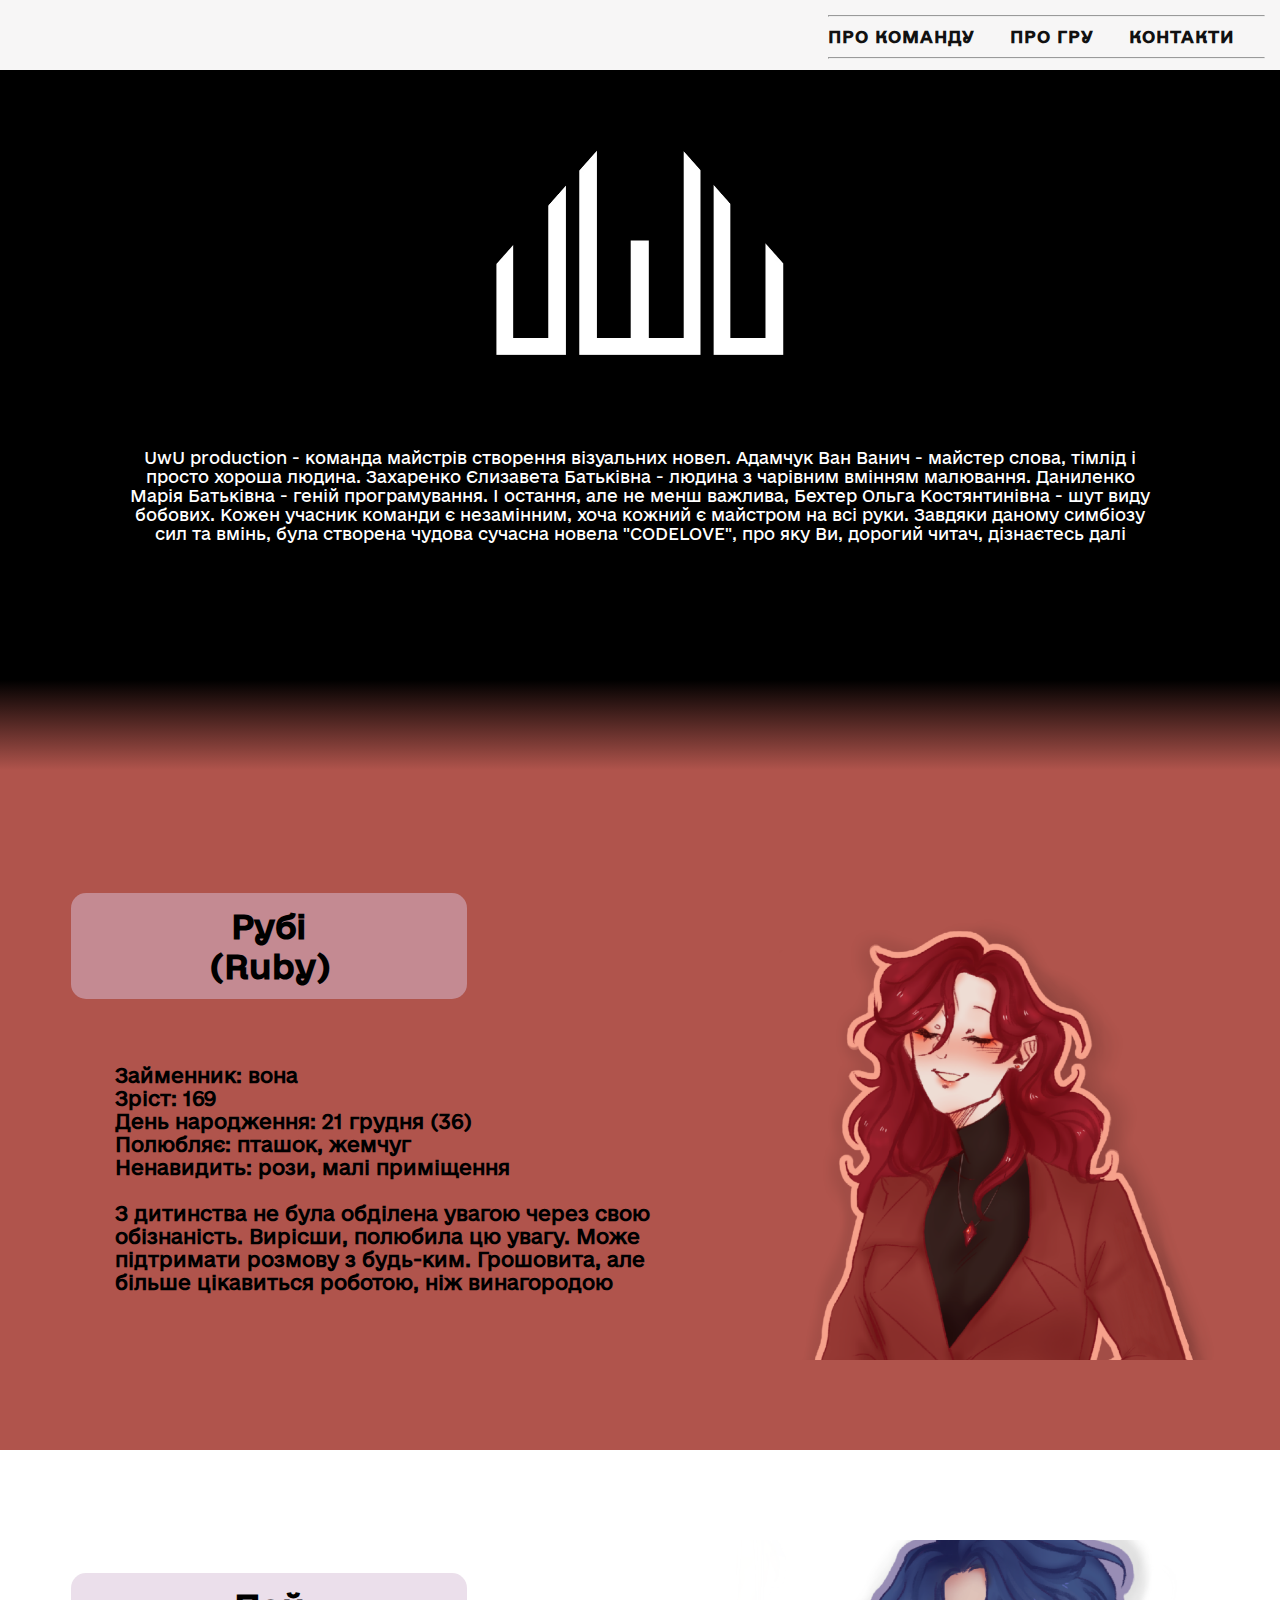
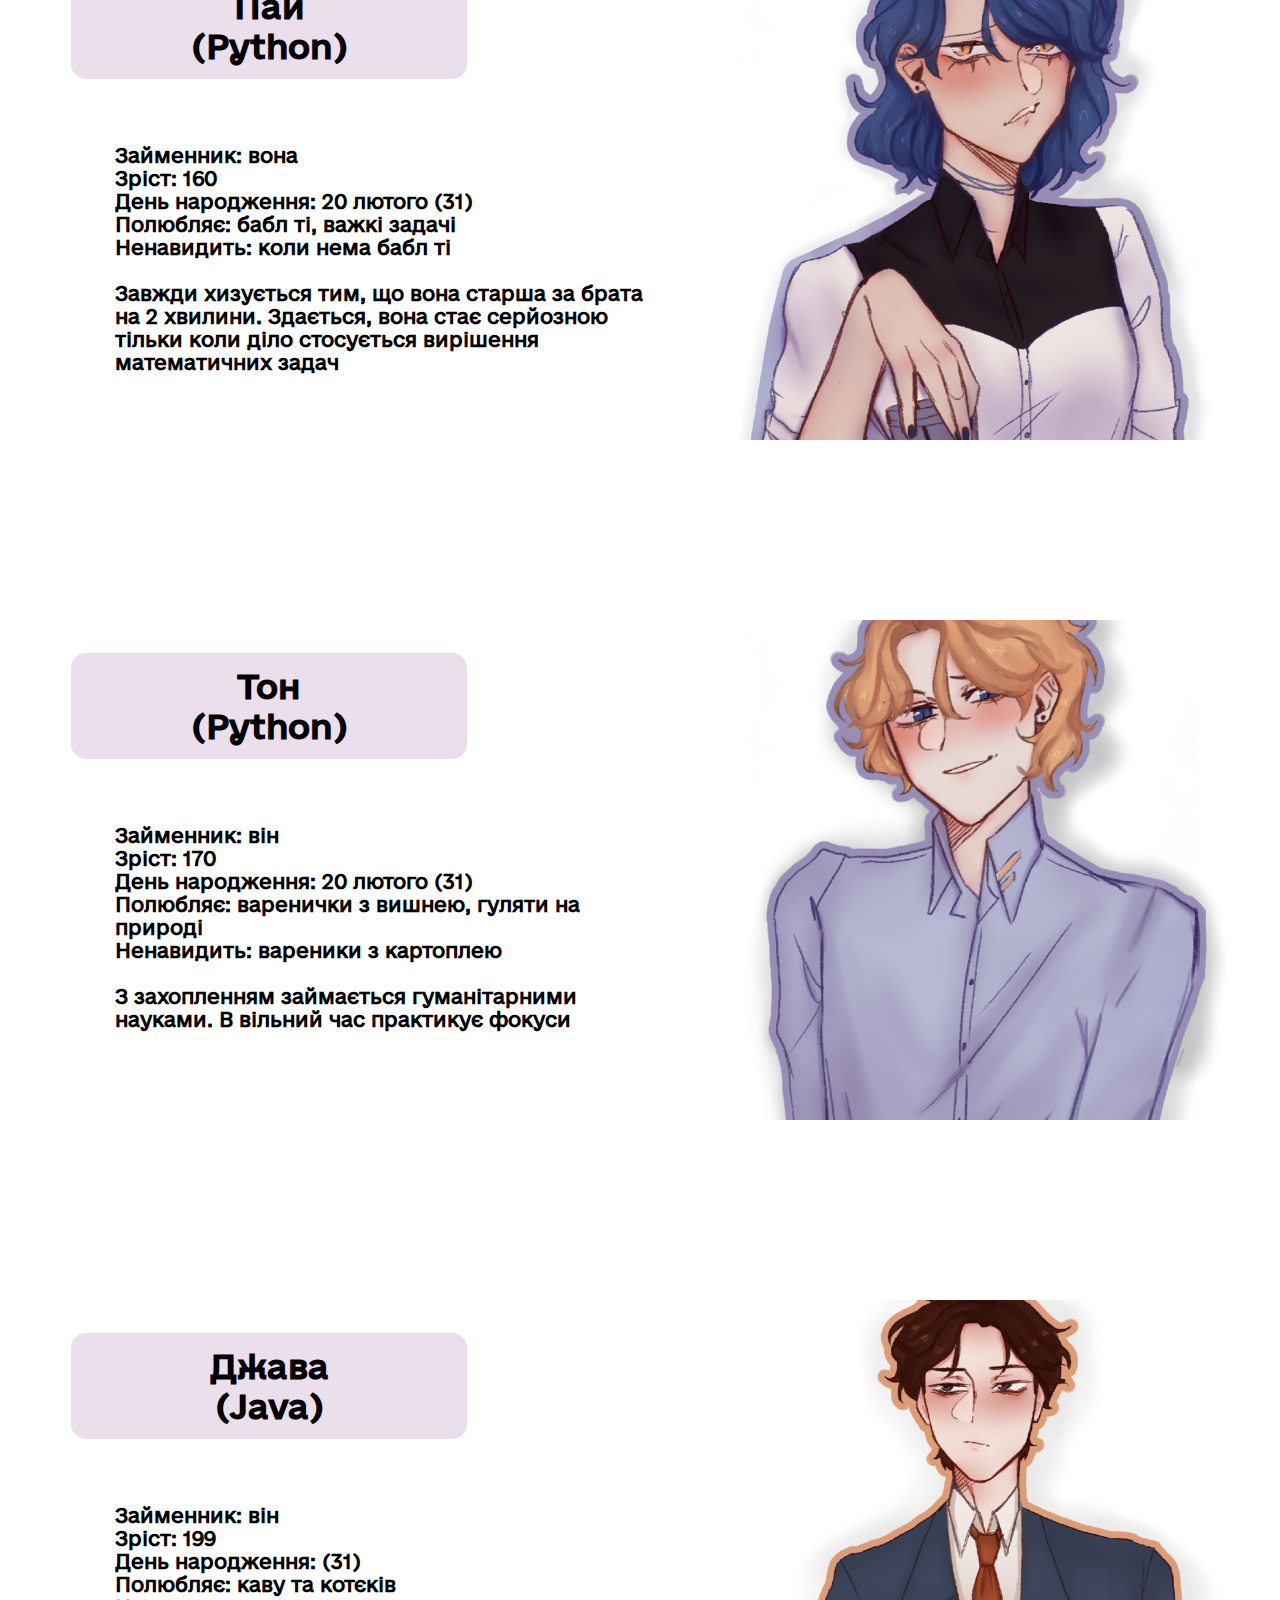
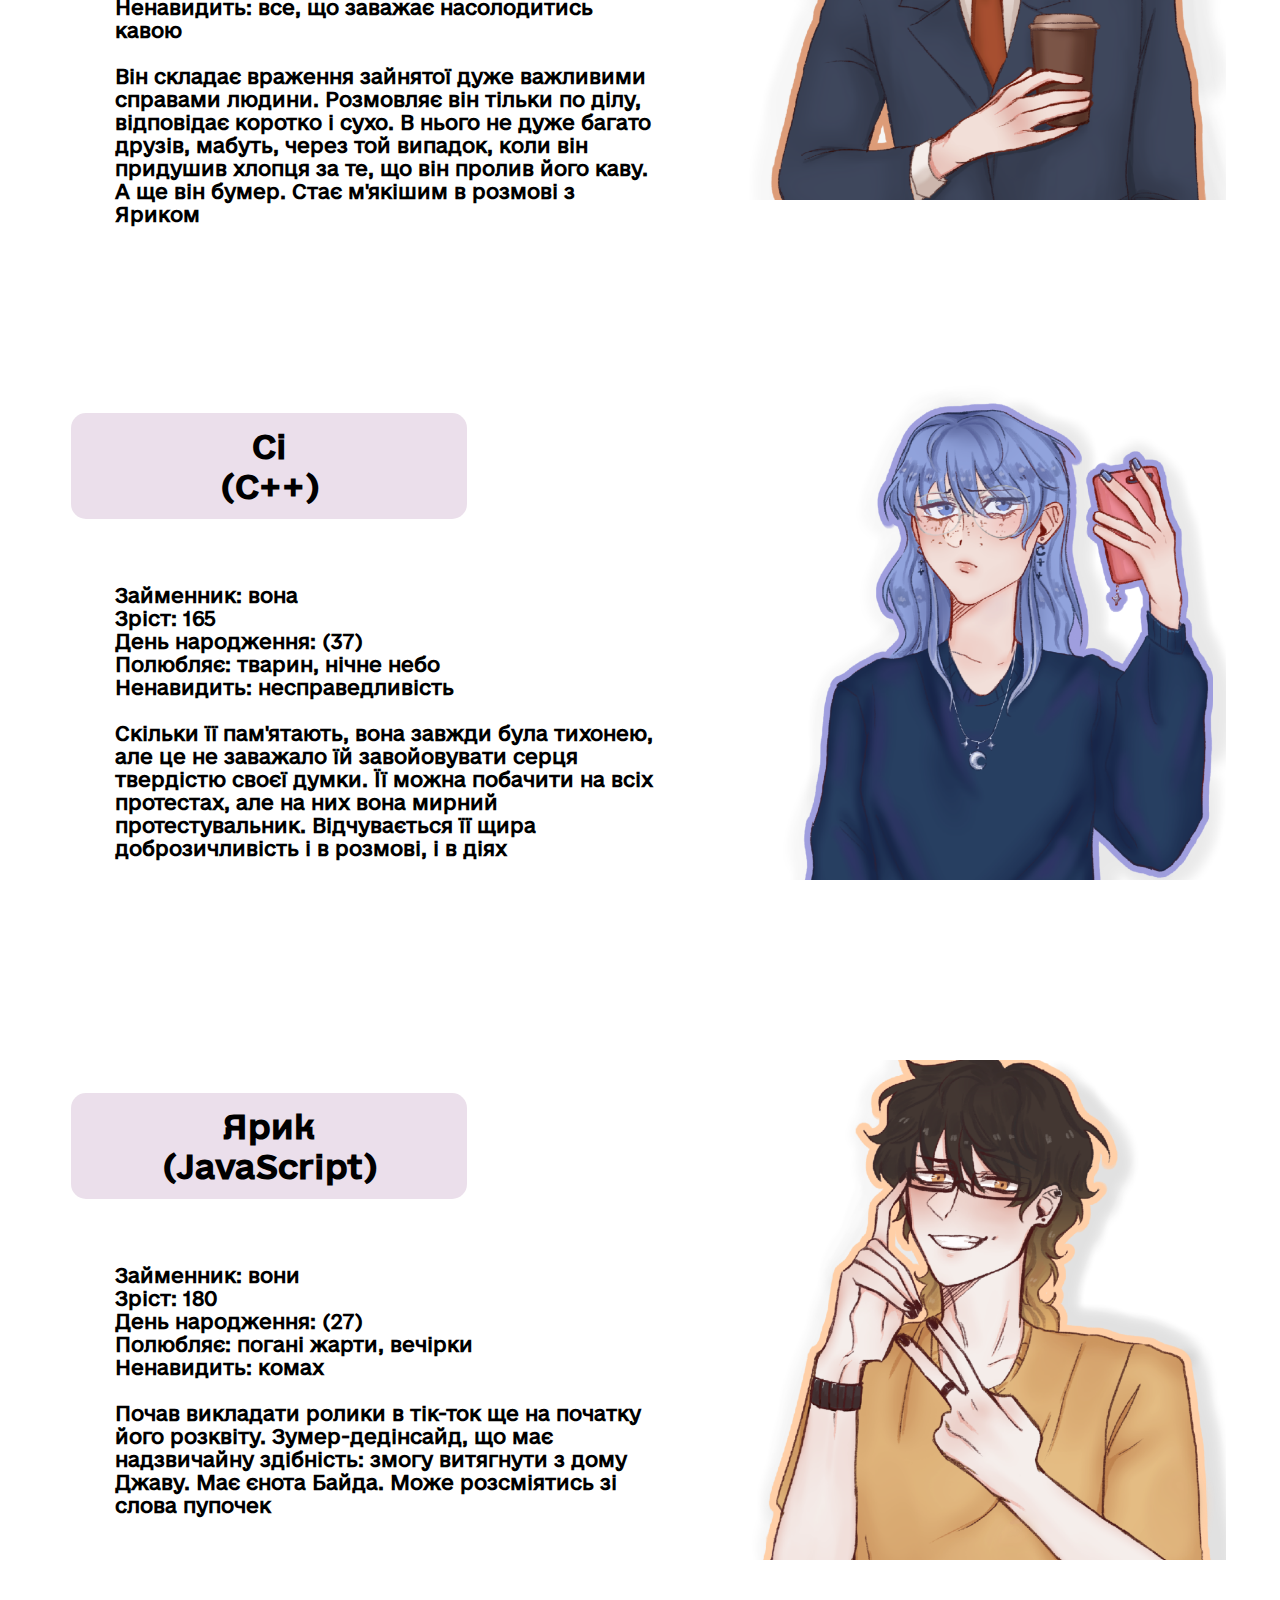
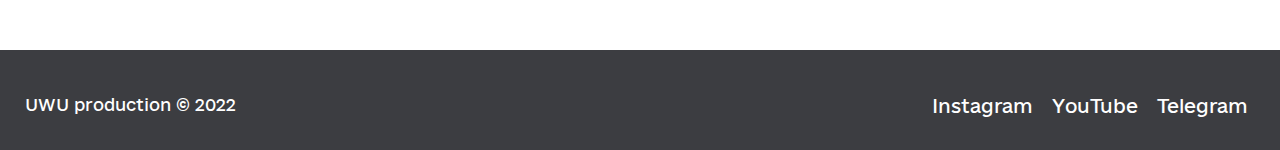
==== index.html @ 3983da1e "cleaning code" ====
<!DOCTYPE html>
<html>
<head>
  <meta charset="utf-8">
  <meta name="viewport" content="width=device-width, initial-scale=1">
  <link rel="stylesheet" type="text/css" href="css/styles.css">
</head>
<body>

  <header>
    <nav class="header">
      <ul id="menu">
        <hr>
        <li><a href="#UwU">Про команду</a></li>
        <li><a href="#Charapters">Про гру</a></li>
        <li><a href="#footer">Контакти</a></li>
        <hr>
      </ul>
    </nav>
  </header>

  <div class="container" id="logo_back">
		<div id="section_UwU">
      <div id="UwU">
				<img class="logo_pic" src="img/logo.jpg" alt="picture"/>
			</div>
      <div id="UwU_text">
        <p>UwU production - команда майстрів створення візуальних новел. Адамчук Ван Ванич - майстер слова, тімлід і просто хороша людина. Захаренко Єлизавета Батьківна - людина з чарівним вмінням малювання. Даниленко Марія Батьківна - геній програмування. І остання, але не менш важлива, Бехтер Ольга Костянтинівна - шут виду бобових.  Кожен учасник команди є незамінним, хоча кожний є майстром на всі руки. Завдяки даному симбіозу сил та вмінь, була створена чудова сучасна новела "CODELOVE", про яку Ви, дорогий читач, дізнаєтесь далі</p>
      </div>
      
		</div>
	</div>
  <div id="gradient"></div>
  
  <div class="container" id="bg_ruby">
		<div class="section" id="Charapters">


			<div class="block_character_info" class="color_ruby">
				<div class="character_name" class="color_ruby">
          <h2 class="text_name">Рубі<br>(Ruby)</h2>
        </div>
        <div class="character_info" class="ruby_info ">
          <h2 class= "text">
            <b>Займенник:</b> вона <br>
            <b>Зріст:</b> 169 <br>
            <b>День народження:</b> 21 грудня (36) <br>
            <b>Полюбляє:</b> пташок, жемчуг <br>
            <b>Ненавидить:</b> рози, малі приміщення <br>
            <br>
            З дитинства не була обділена увагою через свою обізнаність. Вирісши, полюбила цю увагу. Може підтримати розмову з будь-ким. Грошовита, але більше цікавиться роботою, ніж винагородою <br>
          </h2>
        </div>
			</div>


      <div class="sidebar">
				<img class="sidebar_pic" src="img/Ruby.png" alt="picture"/>
			</div>
		</div>
	</div>

  <div class="container" id="python-back">
		<div class="section">
			<div class="block_character_info">
				<div class="character_name" id="python">
          <h2 class="text_name">Пай<br>(Python)</h2>
        </div>
        <div class="character_info" id="python">
          <h2 class= "text">
            <b>Займенник: </b>вона  <br>
            <b>Зріст:</b> 160 <br>
            <b>День народження:</b> 20 лютого (31) <br>
            <b>Полюбляє:</b> бабл ті, важкі задачі <br>
            <b>Ненавидить:</b>  коли нема бабл ті<br>
            <br>
            Завжди хизується тим, що вона старша за брата на 2 хвилини. Здається, вона стає серйозною тільки коли діло стосується вирішення математичних задач<br>
          </h2>
        </div>
			</div>
      <div class="sidebar">
				<img class="sidebar_pic" src="img/Py.png" alt="picture"/>
			</div>
		</div>
	</div>

  <div class="container" id="python-back">
		<div class="section">
			<div class="block_character_info">
				<div class="character_name" id="python">
          <h2 class="text_name"> Тон<br>(Python)</h2>
        </div>
        <div class="character_info" id="python">
          <h2 class= "text">
            <b>Займенник: </b>він  <br>
            <b>Зріст:</b> 170 <br>
            <b>День народження:</b> 20 лютого (31) <br>
            <b>Полюбляє:</b> варенички з вишнею, гуляти на природі <br>
            <b>Ненавидить:</b> вареники з картоплею<br>
            <br>
            З захопленням займається гуманітарними науками. В вільний час практикує фокуси<br>
          </h2>
        </div>
			</div>
      <div class="sidebar">
				<img class="sidebar_pic" src="img/Thon.png" alt="picture"/>
			</div>
		</div>
	</div>

  <div class="container" id="java-back">
		<div class="section">
			<div class="block_character_info">
				<div class="character_name" id="java">
          <h2 class="text_name">Джава<br>(Java)</h2>
        </div>
        <div class="character_info" id="java">
          <h2 class= "text">
            <b>Займенник:</b> він <br>
            <b>Зріст:</b> 199 <br>
            <b>День народження:</b> (31) <br>
            <b>Полюбляє:</b> каву та котєків <br>
            <b>Ненавидить:</b> все, що заважає насолодитись кавою <br>
            <br>
             Він складає враження зайнятої дуже важливими справами людини. Розмовляє він тільки по ділу, відповідає коротко і сухо. В нього не дуже багато друзів, мабуть, через той випадок, коли він придушив хлопця за те, що він пролив його каву. А ще він бумер. Стає м'якішим в розмові з Яриком<br>
          </h2>
        </div>
			</div>
      <div class="sidebar">
				<img class="sidebar_pic" src="img/Java.png" alt="picture"/>
			</div>
		</div>
	</div>

  <div class="container" id="c-back">
		<div class="section">
			<div class="block_character_info">
				<div class="character_name" id="c">
          <h2 class="text_name"> Сі<br>(C++)</h2>
        </div>
        <div class="character_info" id="c">
          <h2 class= "text">
            <b>Займенник:</b> вона <br>
            <b>Зріст:</b> 165 <br>
            <b>День народження:</b> (37) <br>
            <b>Полюбляє:</b> тварин, нічне небо <br>
            <b>Ненавидить:</b> несправедливість <br>
            <br>
            Скільки її пам'ятають, вона завжди була тихонею, але це не заважало їй завойовувати серця твердістю своєї думки. Її можна побачити на всіх протестах, але на них вона мирний протестувальник. Відчувається її щира доброзичливість і в розмові, і в діях<br>
          </h2>
        </div>
			</div>
      <div class="sidebar">
				<img class="sidebar_pic" src="img/C++.png" alt="picture"/>
			</div>
		</div>
	</div>

  <div class="container" id="js-back">
		<div class="section">
			<div class="block_character_info">
				<div class="character_name" id="js">
          <h2 class="text_name"> Ярик<br>(JavaScript)</h2>
        </div>
        <div class="character_info" id="js">
          <h2 class= "text">
            <b>Займенник:</b> вони <br>
            <b>Зріст:</b> 180 <br>
            <b>День народження:</b> (27) <br>
            <b>Полюбляє:</b> погані жарти, вечірки<br>
            <b>Ненавидить:</b> комах <br>
            <br>
            Почав викладати ролики в тік-ток ще на початку його розквіту. Зумер-дедінсайд, що має надзвичайну здібність: змогу витягнути з дому Джаву. Має єнота Байда. Може розсміятись зі слова пупочек<br>
          </h2>
        </div>
			</div>
      <div class="sidebar">
				<img class="sidebar_pic" src="img/Js.png" alt="picture"/>
			</div>
		</div>
	</div>
  
  <footer>
    <div id="footer">
      <div class="footer-col"><span>UWU production © 2022</span></div>
      <div class="footer-col">
        <div class="social-bar-wrap">
          <a title="Instagram" href="" target="_blank">Instagram</a>
          <a title="YouTube" href="" target="_blank">YouTube</a>
          <a title="Telegram" href="" target="_blank">Telegram</a>
        </div>
      </div>
    </div>
  </footer>
  <script>
  $('.nav-toggle').on('click', function(){
  $('#menu').toggleClass('active');
  });
  </script>
</body>
</html>
---- css/styles.css ----
@font-face {
   font-family: "e-Ukraine-Regular";
   src: url("../fonts/e-Ukraine-Regular.ttf");
}

@font-face {
   font-family: "e-UkraineHead-Medium";
   src: url("../fonts/e-UkraineHead-Medium.ttf");
}

html,
body {
   font-family: "e-Ukraine-Regular";
}

*, *:after, *:before {
    box-sizing: border-box;
    padding: 0;
    margin: 0;
    transition: .5s ease-in-out;
 }
 a {
    text-decoration: none;
    outline: none;
 }
 
 #menu {
    float: right;
 }
 #menu li {
    display: inline-block;
    margin-right: 30px;
 }
 #menu a {
    font-family: "e-UkraineHead-Medium";
    color: #111;
    text-transform: uppercase;
    letter-spacing: 1px;
    font-weight: 600;
    display: block;
    line-height: 40px;
 }
 #menu a:hover {
    color: #EF5A42;
 }
 #menu li:last-child {
    margin-right: 0;
 }
 #footer {
    margin: 0 auto;
    width: 100%;
    padding: 15px 25px 15px 25px;
    height: 40px;
 }
 footer {
    padding: 30px 0;
    background: #3C3D41;
    color: white;
 }
 .footer-col {
    width: 50%;
    float: left;
 }
 .footer-col a {
    color: white;
 }
 .footer-col:last-child {
    text-align: right;
 }
 .social-bar-wrap {
    text-align: right;
 }
 .social-bar-wrap a {
    padding: 0 7px;
    font-size: 18px;
 }
 








#bg_ruby { background-color: #b0544c; }
.color_ruby div { background-color: #eaa28e; }
#bg_python { background-color: #653c78; }
.color_python{ background-color: #c383cf; }
#bg_java { background-color: #814822; }
.color_java { background-color: #d69c74; }
#bg_js { background-color: #bc983d }
.color_js { background-color: #dab084;}
#bg_c { background-color: #413dbc; }
.color_c { background-color: #848ada; }

#ruby_info{
   background-color: #eaa28e;
   box-shadow: 500px 0px #eaa28e;
 }

#logo_back{
   background-color: #000000;
   
}

.header {
   width: 100%;
   padding: 15px;
   height: 70px;
   position:fixed;
   top:0;
   background-color: #f7f6f6;
}
.container {
   width: 100%;
   padding: 90px 0;
   height: 680px;
}
.section { 
   display: flex;
   width: 100%; 
   height: 500px; 
}
#section_UwU{
    display: flex;
    width: 100%; 
    height: 580px; 
    flex-direction: column;
}
#UwU{
   height: 50%; 
   margin: auto;
}
#UwU_text{
    margin: auto;
   color: #ffffff;
   width: 80%; 
    height: 200px;
    text-align: center;
    
}
#gradient{
    height: 90px;
    background: -moz-radial-gradient(center, ellipse cover, #000000, #b0544c);
    background: -webkit-linear-gradient(top, #000000, #b0544c);
    background: -o-linear-gradient(top, #000000, #b0544c);
    background: -ms-linear-gradient(top, #000000, #b0544c);
}
.logo_pic{
    height: 100%;
 }
.sidebar { 
   flex-grow:1;
   display: block;
   width: 35%;
   height: 100%;
   flex-direction: column;
   
}
.sidebar_pic{
    object-fit:cover;
    width: 90%;
   height: 100%; 
   margin:auto;
}
.block_character_info { 
   flex-grow:1;
   width: 50%;
   height: 100%;
   padding: 0% 3%;
}
.character_info { 
   border-radius: 15px;
   flex-grow:1;
   height: auto;
   margin: 5% 0 0 5%;

}
.character_name { 
   border-radius: 15px;
   border-top-right-radius: 15px;
   border-bottom-right-radius: 15px;
   flex-grow:1;
   background: rgba(216, 191, 216, 0.5);
   width: 60%;
   height: auto;
   margin: 5%;
   padding: 2%;
   line-height: 5em;
   text-align: center;
   }
.text{
   padding: 5% 7%;
   font-size: 120%;
}
.text_name{
   font-family: "e-UkraineHead-Medium";
   font-size: 200%;
   line-height: 1.25;
}
@media screen and (max-width: 755px) {
   .text{
      padding: 5% 7%;
      font-size: 100%;
   }
   .text_name{
      padding: 3%;
      font-size: 140%;
   }
 }
 @media screen and (max-width: 470px) {
   .text{
      padding: 5% 7%;
      font-size: 65%;
   }
   .text_name{
      padding: 3%;
      font-size: 100%;
      padding: 25% 0;
   }
   .logo_pic{
      width: 60%;
      height: auto;
   }
   .block_character_info { 
      width: 50%;
      padding: 0%;
   }
   .sidebar { 
      flex-grow:1;
      display: block;
      width: 50%;
      height: 100%;
      flex-direction: column;
   }
   .block_character_info { 
      flex-grow:1;
      width: 50%;
      height: 100%;
      padding: 0% 3%;
   }
      .container {
         padding: 90px 0px;
      }
 }
 @media screen and (max-width: 450px) {
    .text{
       padding: 11%;
       font-size: 65%;
       font-family: Georgia, serif;
    }
    .text_name{
       padding: 3%;
       font-size: 100%;
       padding: 5% 0;
    }
    .sidebar {
        overflow:hidden;
        width: 30%;
        height: 100%;
     }
     .sidebar_pic{
        object-fit:cover;
        width: 100%; 
        height: 100%; 
        float: right;
        padding-right: 0;
     }
     .character_name { 
        border-radius: 15px;
        width: 90%;
        height: auto;
        margin: 55% 5% 5% 5%;
        line-height: 5em;
        text-align: center;
    }
    .character_info { 
        border-radius: 15px;
        height: auto;
        margin: 5%;
        margin-bottom: 15%;
    }
    .container {
        width: 100%;
        padding: 30px 15px;
        height: 620px;
     }
     .section { 
        display: flex;
        width: 100%; 
        height: 500px; 
     }
    .block_character_info { 
        flex-grow:1;
        width: 55%;
        height: 100%;
        padding: 0% 3%;
     }
     #menu a{
        font-size: 55%;
     }
     footer{
        font-size: 80%;
     }
     .social-bar-wrap a{
        font-size: 100%;
     }
  }
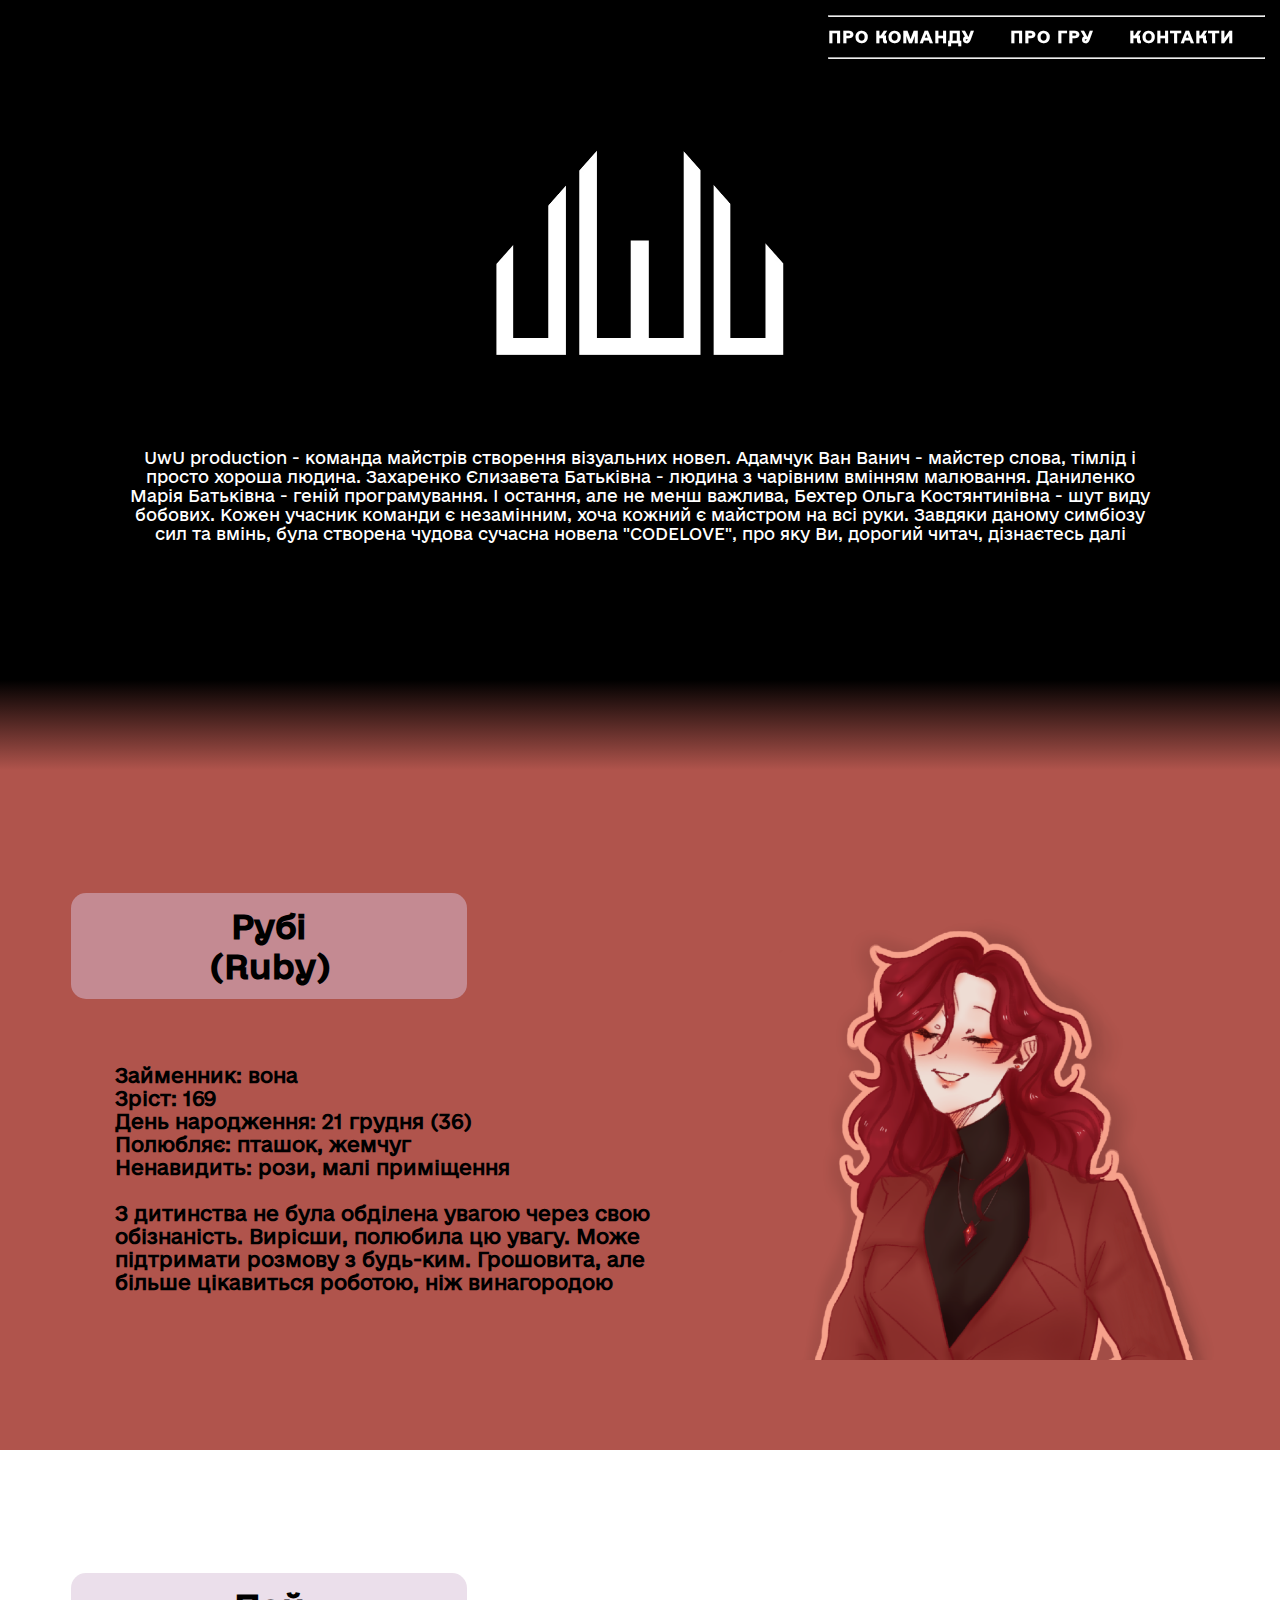
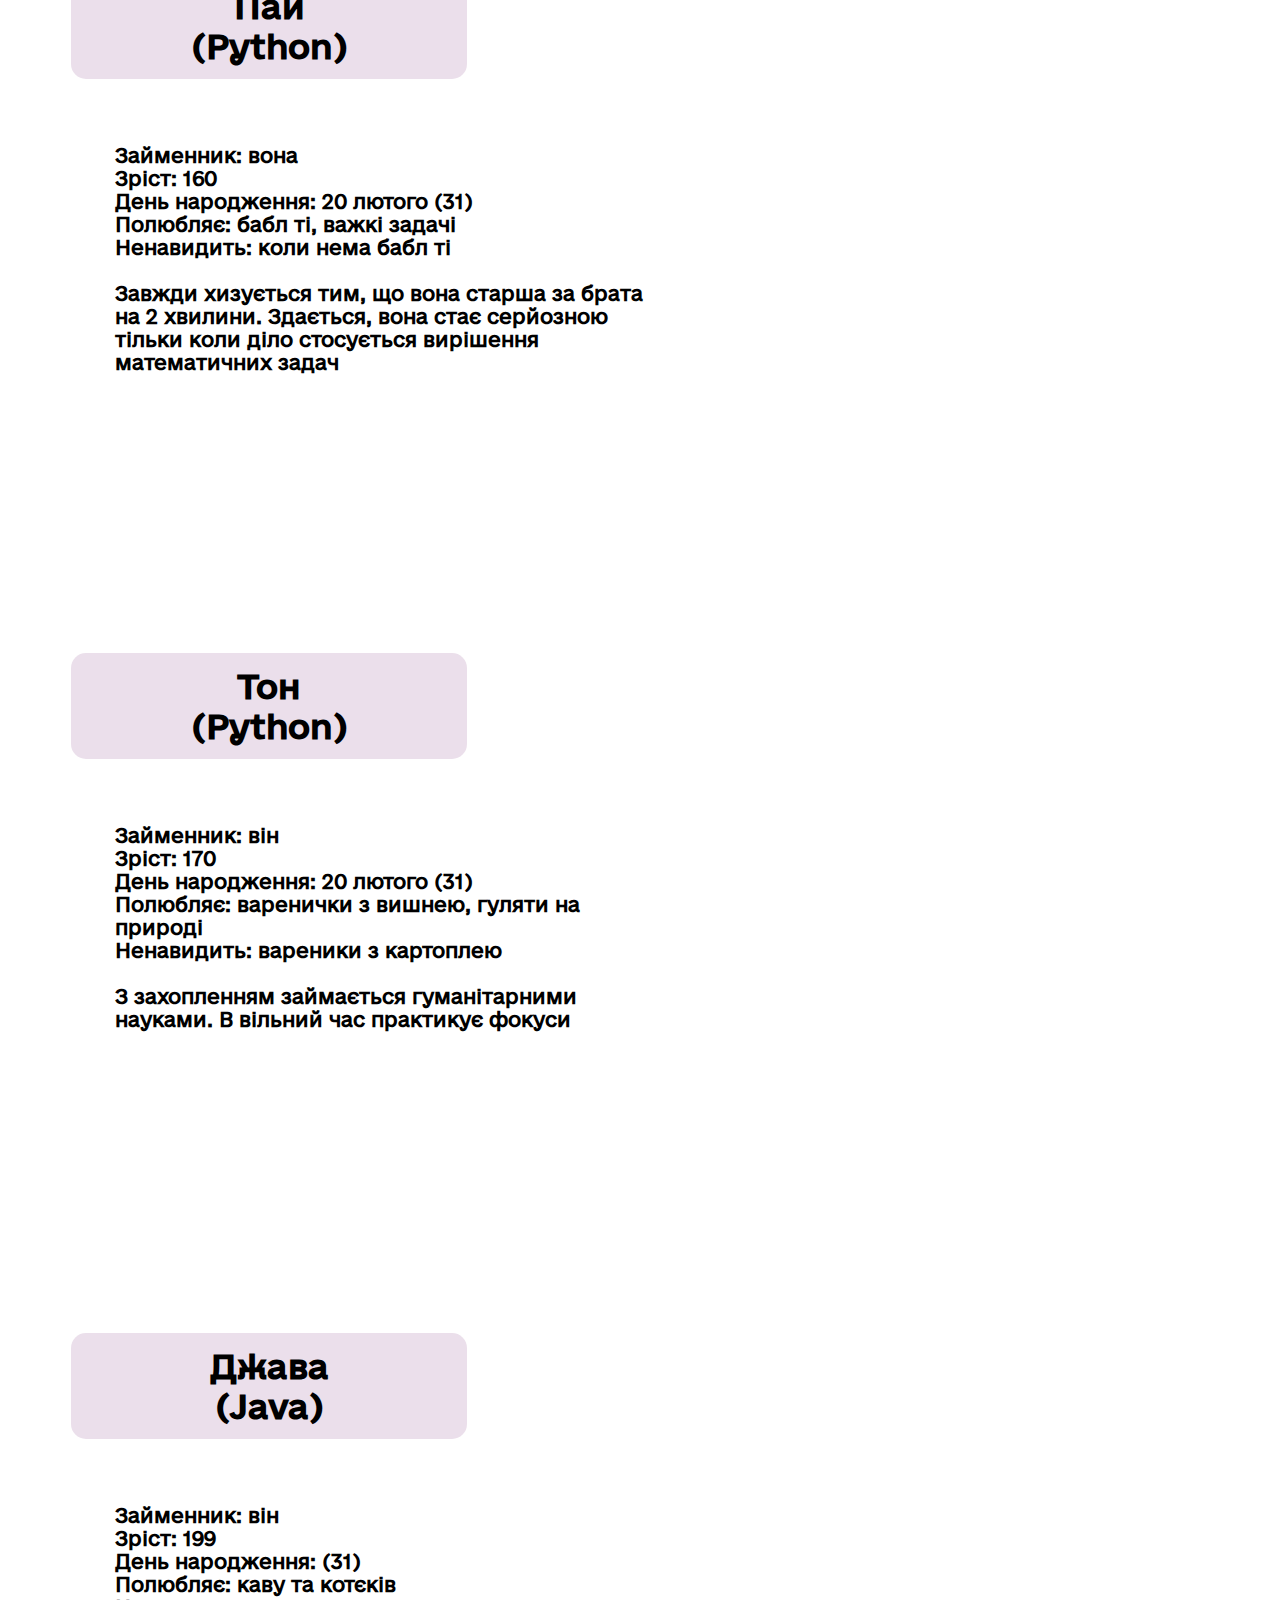
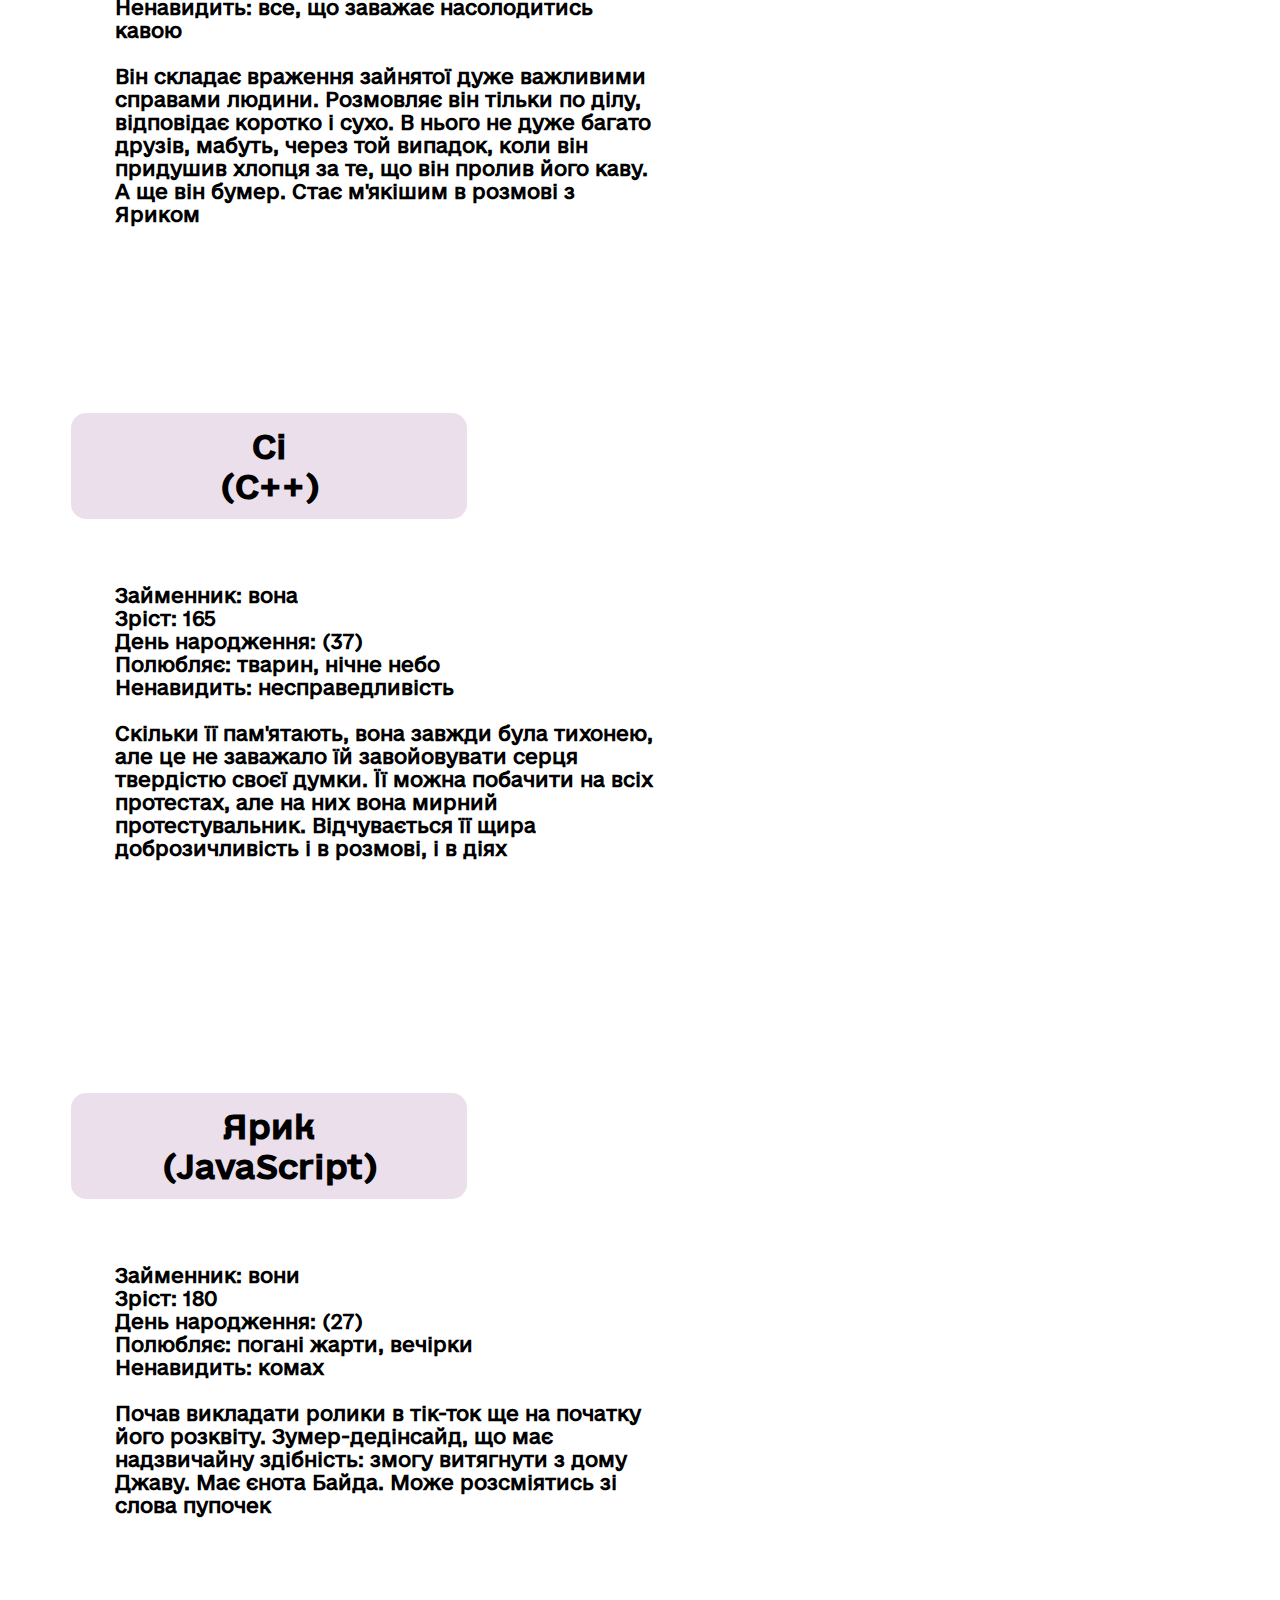
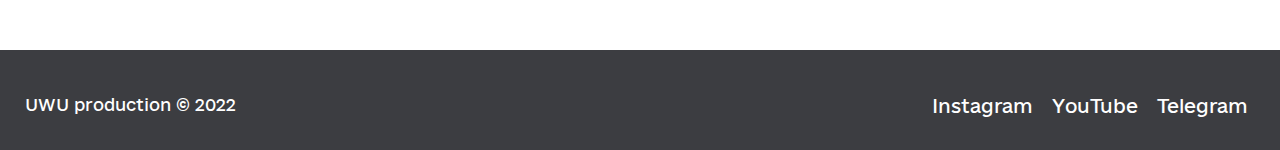
==== commit 7d49b27f: "Merge branch 'main' of https://github.com/OliaBekhter/codelove" ====
--- a/index.html
+++ b/index.html
@@ -4,6 +4,15 @@
   <meta charset="utf-8">
   <meta name="viewport" content="width=device-width, initial-scale=1">
   <link rel="stylesheet" type="text/css" href="css/styles.css">
+  <title>UwU Production – Команда майстрів створення візуальних новел</title>
+  <link rel="apple-touch-icon" sizes="180x180" href="apple-touch-icon.png">
+  <link rel="icon" type="image/png" sizes="32x32" href="favicon-32x32.png">
+  <link rel="icon" type="image/png" sizes="16x16" href="favicon-16x16.png">
+  <link rel="manifest" href="site.webmanifest">
+  <link rel="mask-icon" href="safari-pinned-tab.svg" color="#252525">
+  <meta name="msapplication-TileColor" content="#b91d47">
+  <meta name="theme-color" content="#ffffff">
+  <link rel="stylesheet" href="https://cdnjs.cloudflare.com/ajax/libs/animate.css/4.1.1/animate.min.css">
 </head>
 <body>
 
@@ -22,9 +31,9 @@
   <div class="container" id="logo_back">
 		<div id="section_UwU">
       <div id="UwU">
-				<img class="logo_pic" src="img/logo.jpg" alt="picture"/>
-			</div>
-      <div id="UwU_text">
+				<img class="logo_pic wow animate__animated animate__fadeInUp" src="img/logo.jpg" alt="picture"/>
+			</div>
+      <div id="UwU_text" class="wow animate__animated animate__fadeIn">
         <p>UwU production - команда майстрів створення візуальних новел. Адамчук Ван Ванич - майстер слова, тімлід і просто хороша людина. Захаренко Єлизавета Батьківна - людина з чарівним вмінням малювання. Даниленко Марія Батьківна - геній програмування. І остання, але не менш важлива, Бехтер Ольга Костянтинівна - шут виду бобових.  Кожен учасник команди є незамінним, хоча кожний є майстром на всі руки. Завдяки даному симбіозу сил та вмінь, була створена чудова сучасна новела "CODELOVE", про яку Ви, дорогий читач, дізнаєтесь далі</p>
       </div>
       
@@ -55,7 +64,7 @@
 
 
       <div class="sidebar">
-				<img class="sidebar_pic" src="img/Ruby.png" alt="picture"/>
+				<img class="sidebar_pic wow animate__animated animate__fadeInLeft" src="img/Ruby.png" alt="picture">
 			</div>
 		</div>
 	</div>
@@ -79,7 +88,7 @@
         </div>
 			</div>
       <div class="sidebar">
-				<img class="sidebar_pic" src="img/Py.png" alt="picture"/>
+				<img class="sidebar_pic wow animate__animated animate__fadeInLeft" src="img/Py.png" alt="picture"/>
 			</div>
 		</div>
 	</div>
@@ -103,7 +112,7 @@
         </div>
 			</div>
       <div class="sidebar">
-				<img class="sidebar_pic" src="img/Thon.png" alt="picture"/>
+				<img class="sidebar_pic wow animate__animated animate__fadeInLeft" src="img/Thon.png" alt="picture"/>
 			</div>
 		</div>
 	</div>
@@ -127,7 +136,7 @@
         </div>
 			</div>
       <div class="sidebar">
-				<img class="sidebar_pic" src="img/Java.png" alt="picture"/>
+				<img class="sidebar_pic wow animate__animated animate__fadeInLeft" src="img/Java.png" alt="picture"/>
 			</div>
 		</div>
 	</div>
@@ -151,7 +160,7 @@
         </div>
 			</div>
       <div class="sidebar">
-				<img class="sidebar_pic" src="img/C++.png" alt="picture"/>
+				<img class="sidebar_pic wow animate__animated animate__fadeInLeft" src="img/C++.png" alt="picture"/>
 			</div>
 		</div>
 	</div>
@@ -175,7 +184,7 @@
         </div>
 			</div>
       <div class="sidebar">
-				<img class="sidebar_pic" src="img/Js.png" alt="picture"/>
+				<img class="sidebar_pic wow animate__animated animate__fadeInLeft" src="img/Js.png" alt="picture"/>
 			</div>
 		</div>
 	</div>
@@ -192,10 +201,9 @@
       </div>
     </div>
   </footer>
+  <script src="https://cdnjs.cloudflare.com/ajax/libs/wow/1.1.2/wow.min.js"></script>
   <script>
-  $('.nav-toggle').on('click', function(){
-  $('#menu').toggleClass('active');
-  });
+    new WOW().init();
   </script>
 </body>
 </html>
--- a/css/styles.css
+++ b/css/styles.css
@@ -10,6 +10,7 @@
 
 html,
 body {
+   scroll-behavior: smooth;
    font-family: "e-Ukraine-Regular";
 }
 
@@ -33,7 +34,7 @@
  }
  #menu a {
     font-family: "e-UkraineHead-Medium";
-    color: #111;
+    color: #fff;
     text-transform: uppercase;
     letter-spacing: 1px;
     font-weight: 600;
@@ -110,7 +111,8 @@
    height: 70px;
    position:fixed;
    top:0;
-   background-color: #f7f6f6;
+   backdrop-filter: blur(2px);
+   z-index: 9999;
 }
 .container {
    width: 100%;
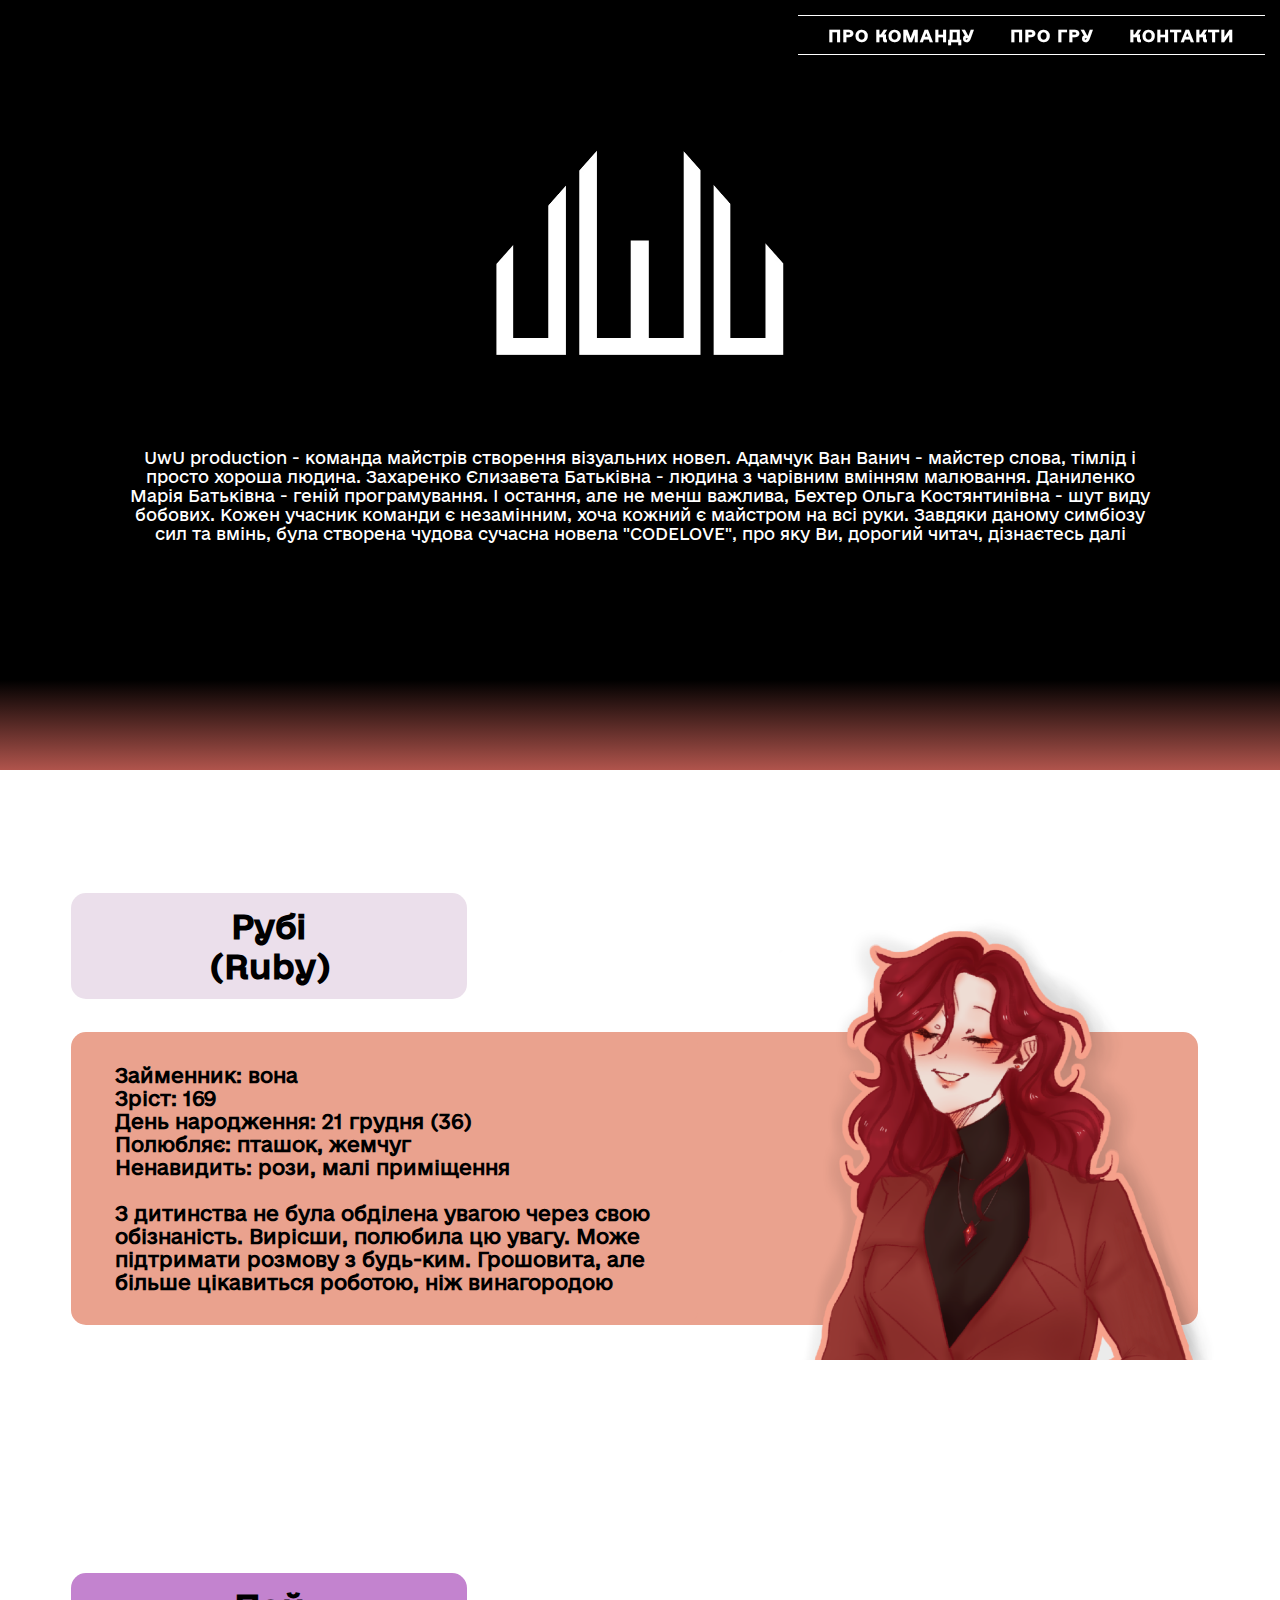
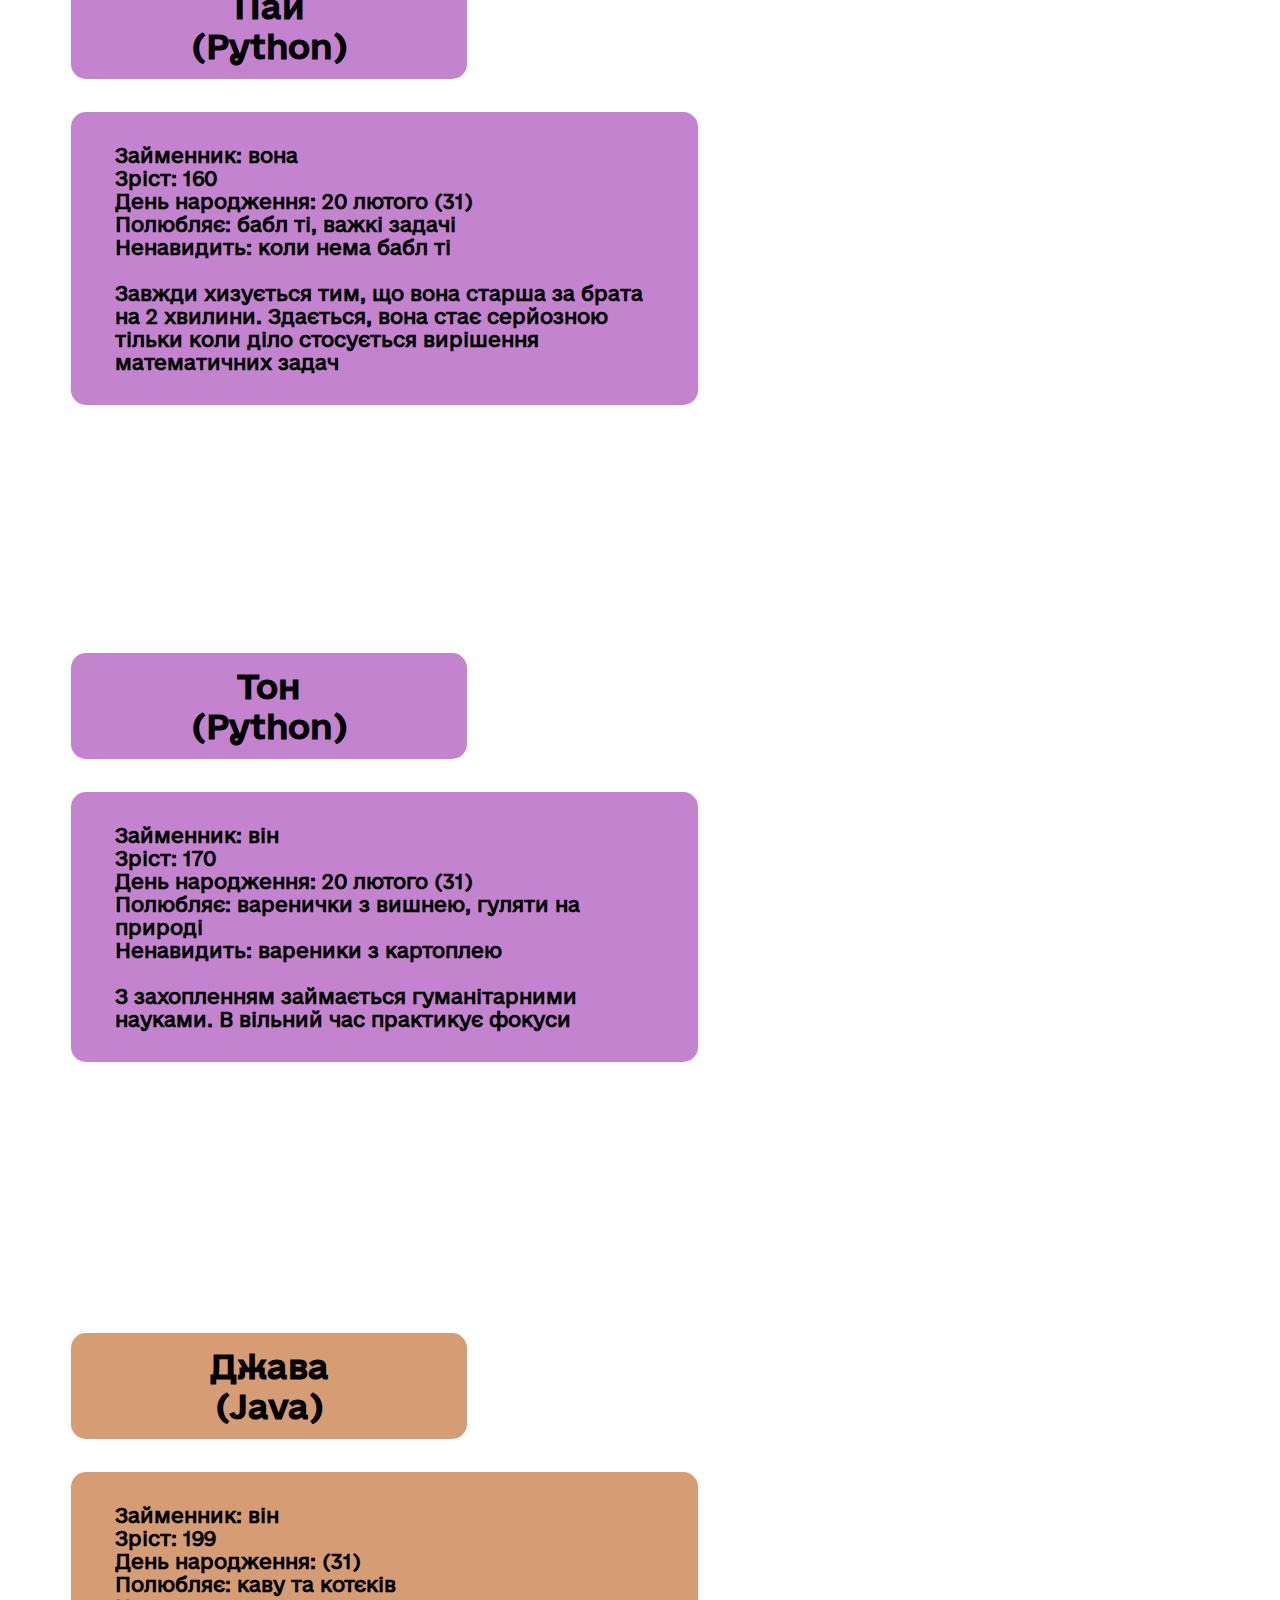
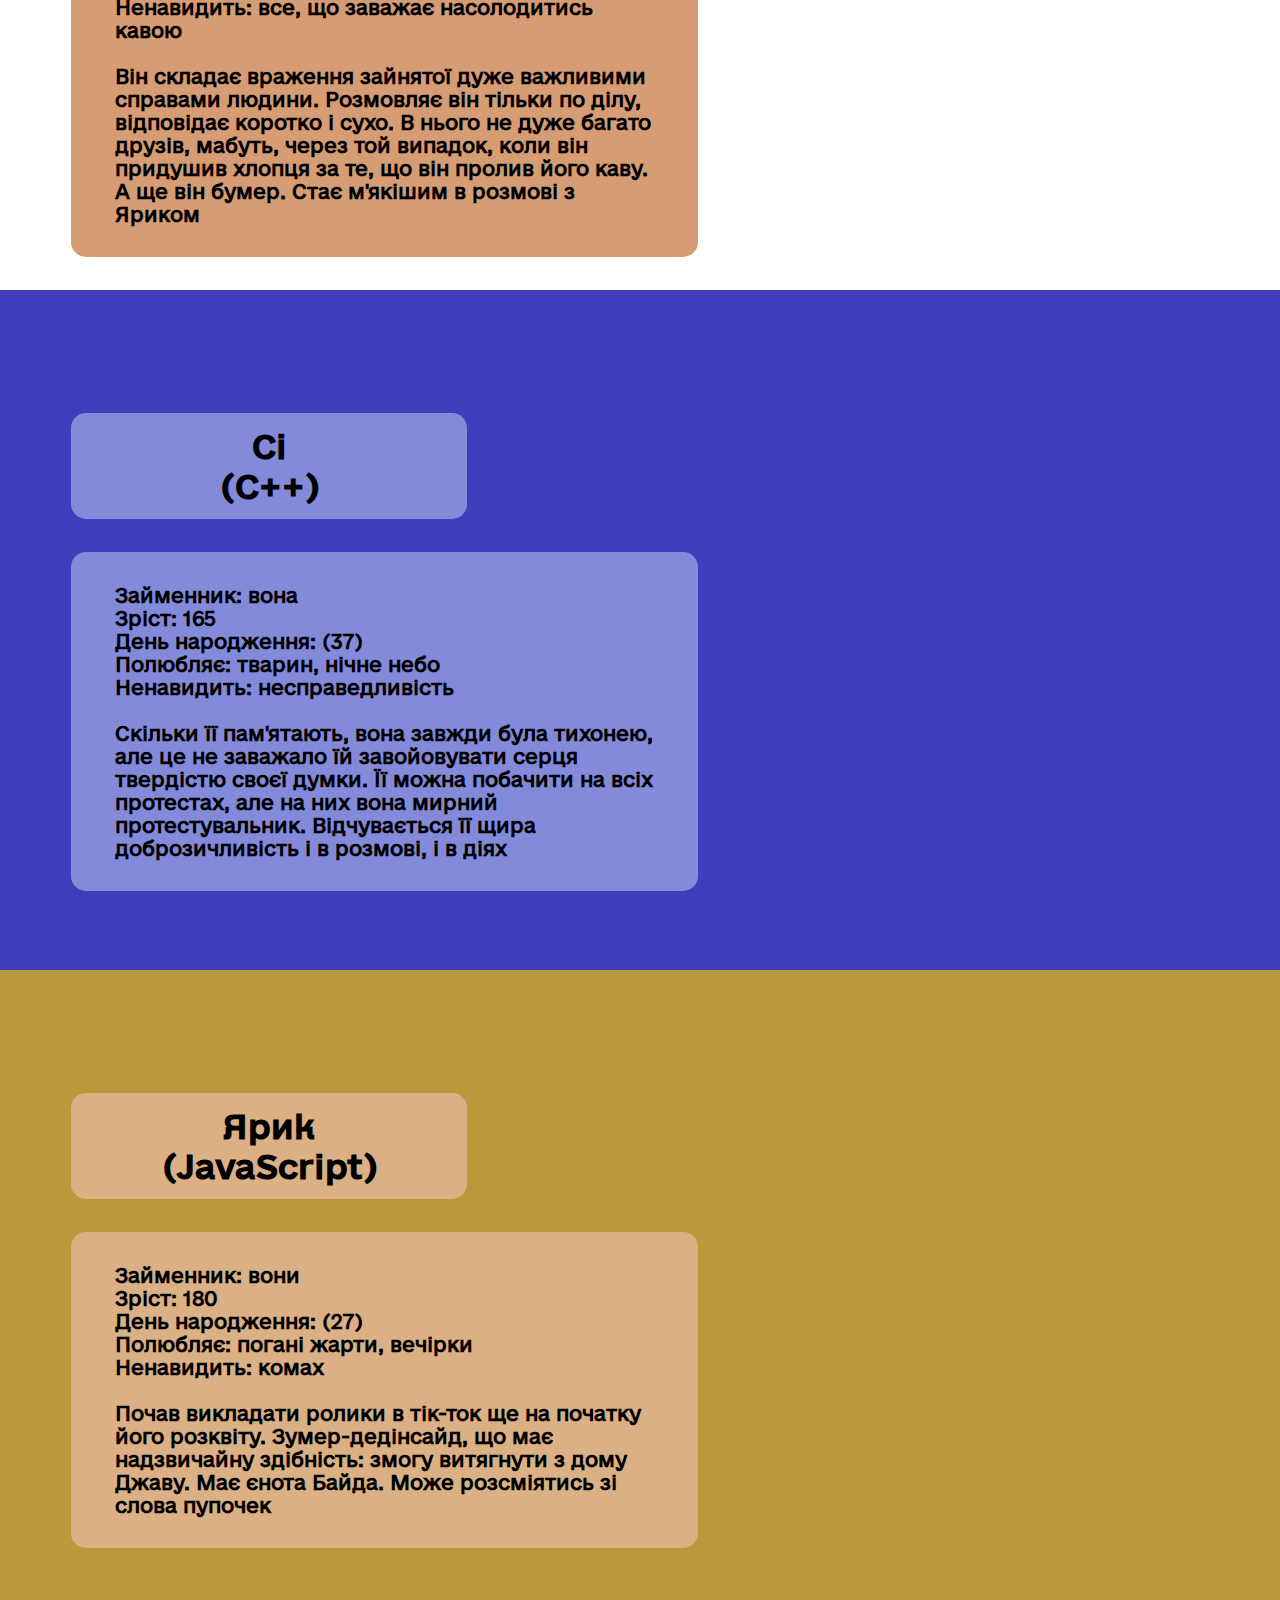
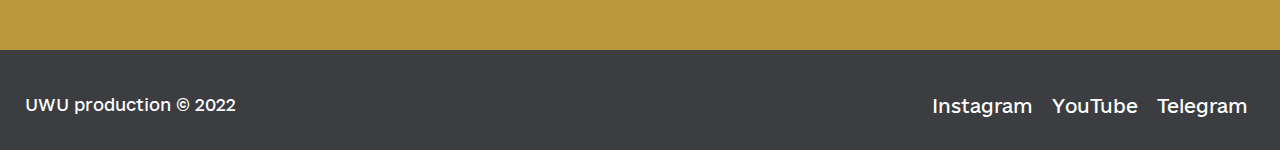
==== commit 50a275e1: "Adaptive nav menu" ====
--- a/index.html
+++ b/index.html
@@ -19,11 +19,9 @@
   <header>
     <nav class="header">
       <ul id="menu">
-        <hr>
         <li><a href="#UwU">Про команду</a></li>
         <li><a href="#Charapters">Про гру</a></li>
         <li><a href="#footer">Контакти</a></li>
-        <hr>
       </ul>
     </nav>
   </header>
@@ -41,15 +39,15 @@
 	</div>
   <div id="gradient"></div>
   
-  <div class="container" id="bg_ruby">
+  <div class="container" id="ruby-back">
+    
 		<div class="section" id="Charapters">
-
-
-			<div class="block_character_info" class="color_ruby">
-				<div class="character_name" class="color_ruby">
+      
+			<div class="block_character_info">
+				<div class="character_name" id="ruby">
           <h2 class="text_name">Рубі<br>(Ruby)</h2>
         </div>
-        <div class="character_info" class="ruby_info ">
+        <div class="character_info" id="ruby_info">
           <h2 class= "text">
             <b>Займенник:</b> вона <br>
             <b>Зріст:</b> 169 <br>
@@ -61,11 +59,10 @@
           </h2>
         </div>
 			</div>
-
-
       <div class="sidebar">
 				<img class="sidebar_pic wow animate__animated animate__fadeInLeft" src="img/Ruby.png" alt="picture">
 			</div>
+    
 		</div>
 	</div>
 
--- a/css/styles.css
+++ b/css/styles.css
@@ -26,11 +26,15 @@
  }
  
  #menu {
-    float: right;
+    border-top: 1px solid #fff;
+    border-bottom: 1px solid #fff;
  }
  #menu li {
     display: inline-block;
     margin-right: 30px;
+ }
+ #menu li:first-child {
+   margin-left: 30px;
  }
  #menu a {
     font-family: "e-UkraineHead-Medium";
@@ -44,9 +48,6 @@
  #menu a:hover {
     color: #EF5A42;
  }
- #menu li:last-child {
-    margin-right: 0;
- }
  #footer {
     margin: 0 auto;
     width: 100%;
@@ -85,15 +86,15 @@
 
 
 #bg_ruby { background-color: #b0544c; }
-.color_ruby div { background-color: #eaa28e; }
+#color_ruby { background-color: #eaa28e; }
 #bg_python { background-color: #653c78; }
-.color_python{ background-color: #c383cf; }
+#python{ background-color: #c383cf; }
 #bg_java { background-color: #814822; }
-.color_java { background-color: #d69c74; }
-#bg_js { background-color: #bc983d }
-.color_js { background-color: #dab084;}
-#bg_c { background-color: #413dbc; }
-.color_c { background-color: #848ada; }
+#java { background-color: #d69c74; }
+#js-back { background-color: #bc983d }
+#js { background-color: #dab084;}
+#c-back { background-color: #413dbc; }
+#c { background-color: #848ada; }
 
 #ruby_info{
    background-color: #eaa28e;
@@ -113,6 +114,8 @@
    top:0;
    backdrop-filter: blur(2px);
    z-index: 9999;
+   display: flex;
+   justify-content: end;
 }
 .container {
    width: 100%;
@@ -202,6 +205,9 @@
    line-height: 1.25;
 }
 @media screen and (max-width: 755px) {
+   .header {
+      justify-content: center;
+   }
    .text{
       padding: 5% 7%;
       font-size: 100%;
@@ -209,6 +215,11 @@
    .text_name{
       padding: 3%;
       font-size: 140%;
+   }
+ }
+ @media screen and (max-width: 550px) {
+   #menu a{
+      font-size: 70%;
    }
  }
  @media screen and (max-width: 470px) {
@@ -308,4 +319,12 @@
      .social-bar-wrap a{
         font-size: 100%;
      }
+  }
+  @media screen and (max-width: 375px) {
+      #menu li {
+         margin-right: 15px;
+      }
+      #menu li:first-child {
+         margin-left: 15px;
+      }
   }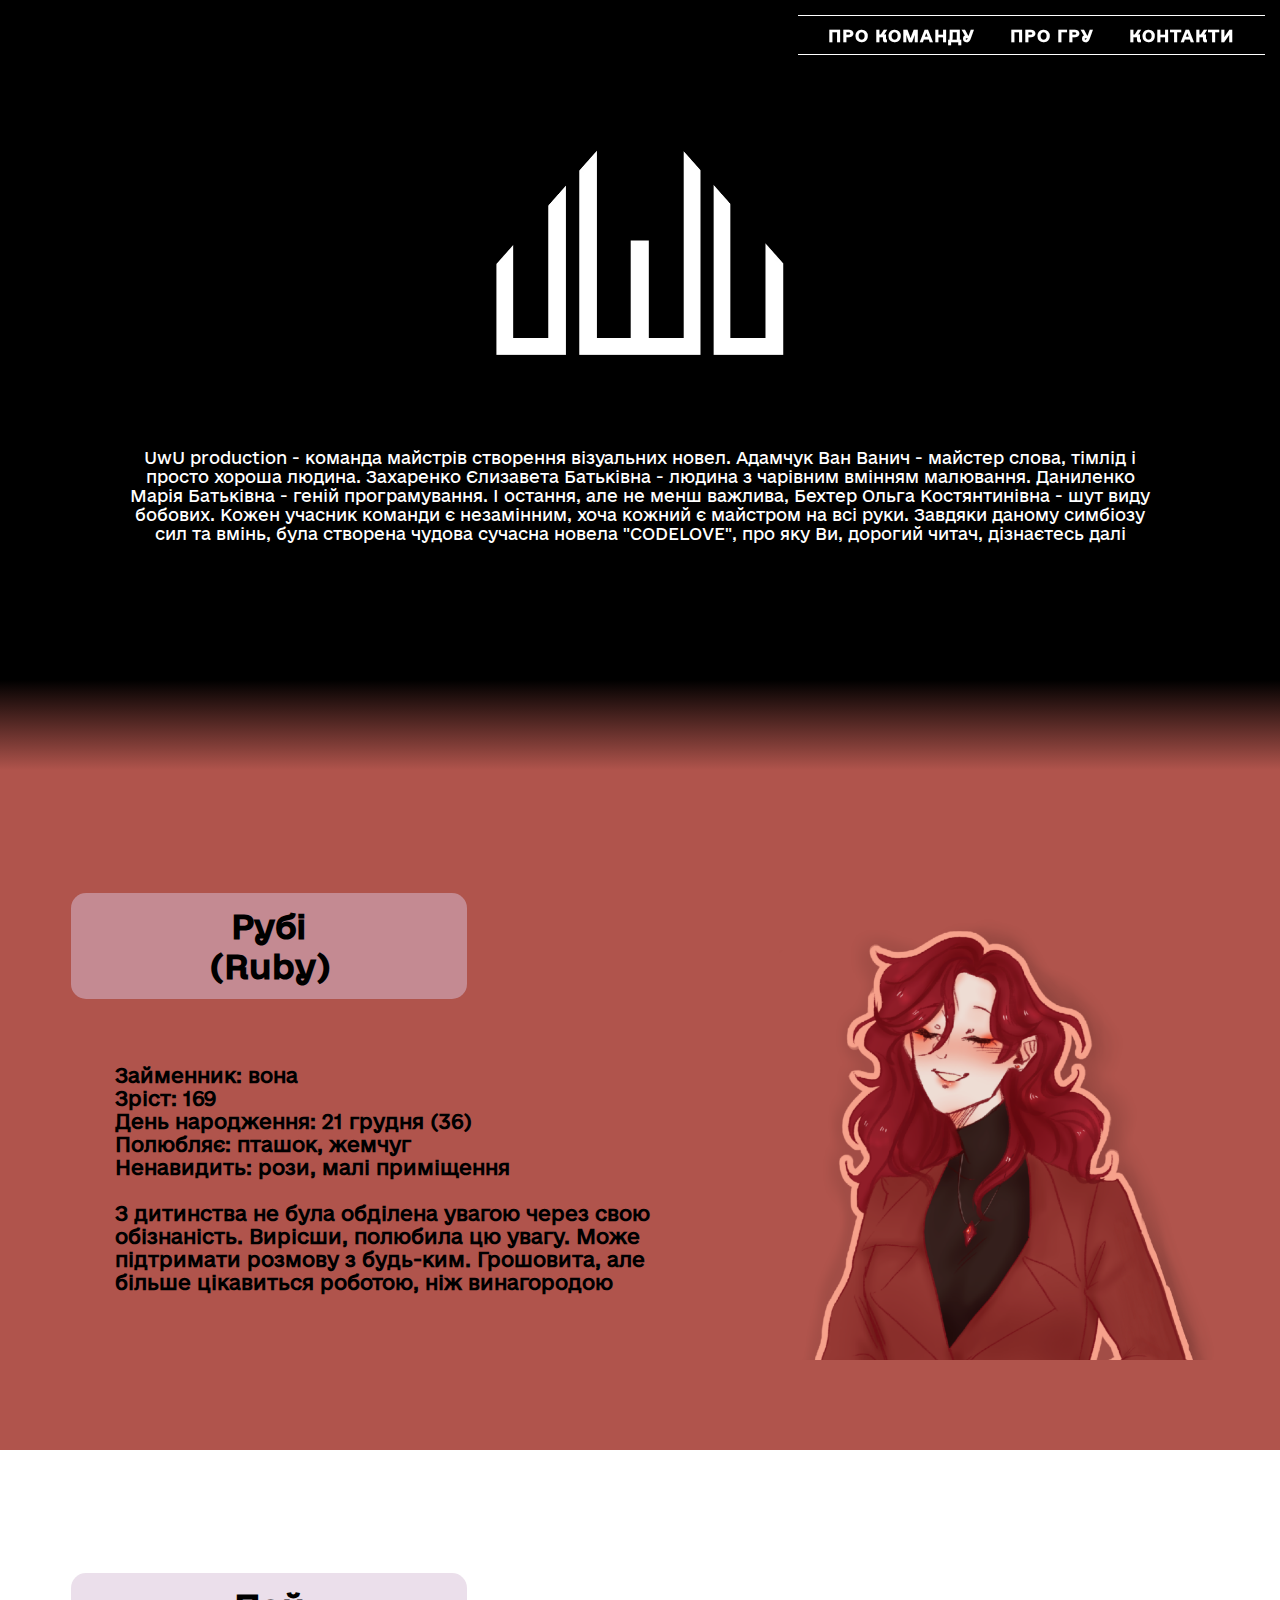
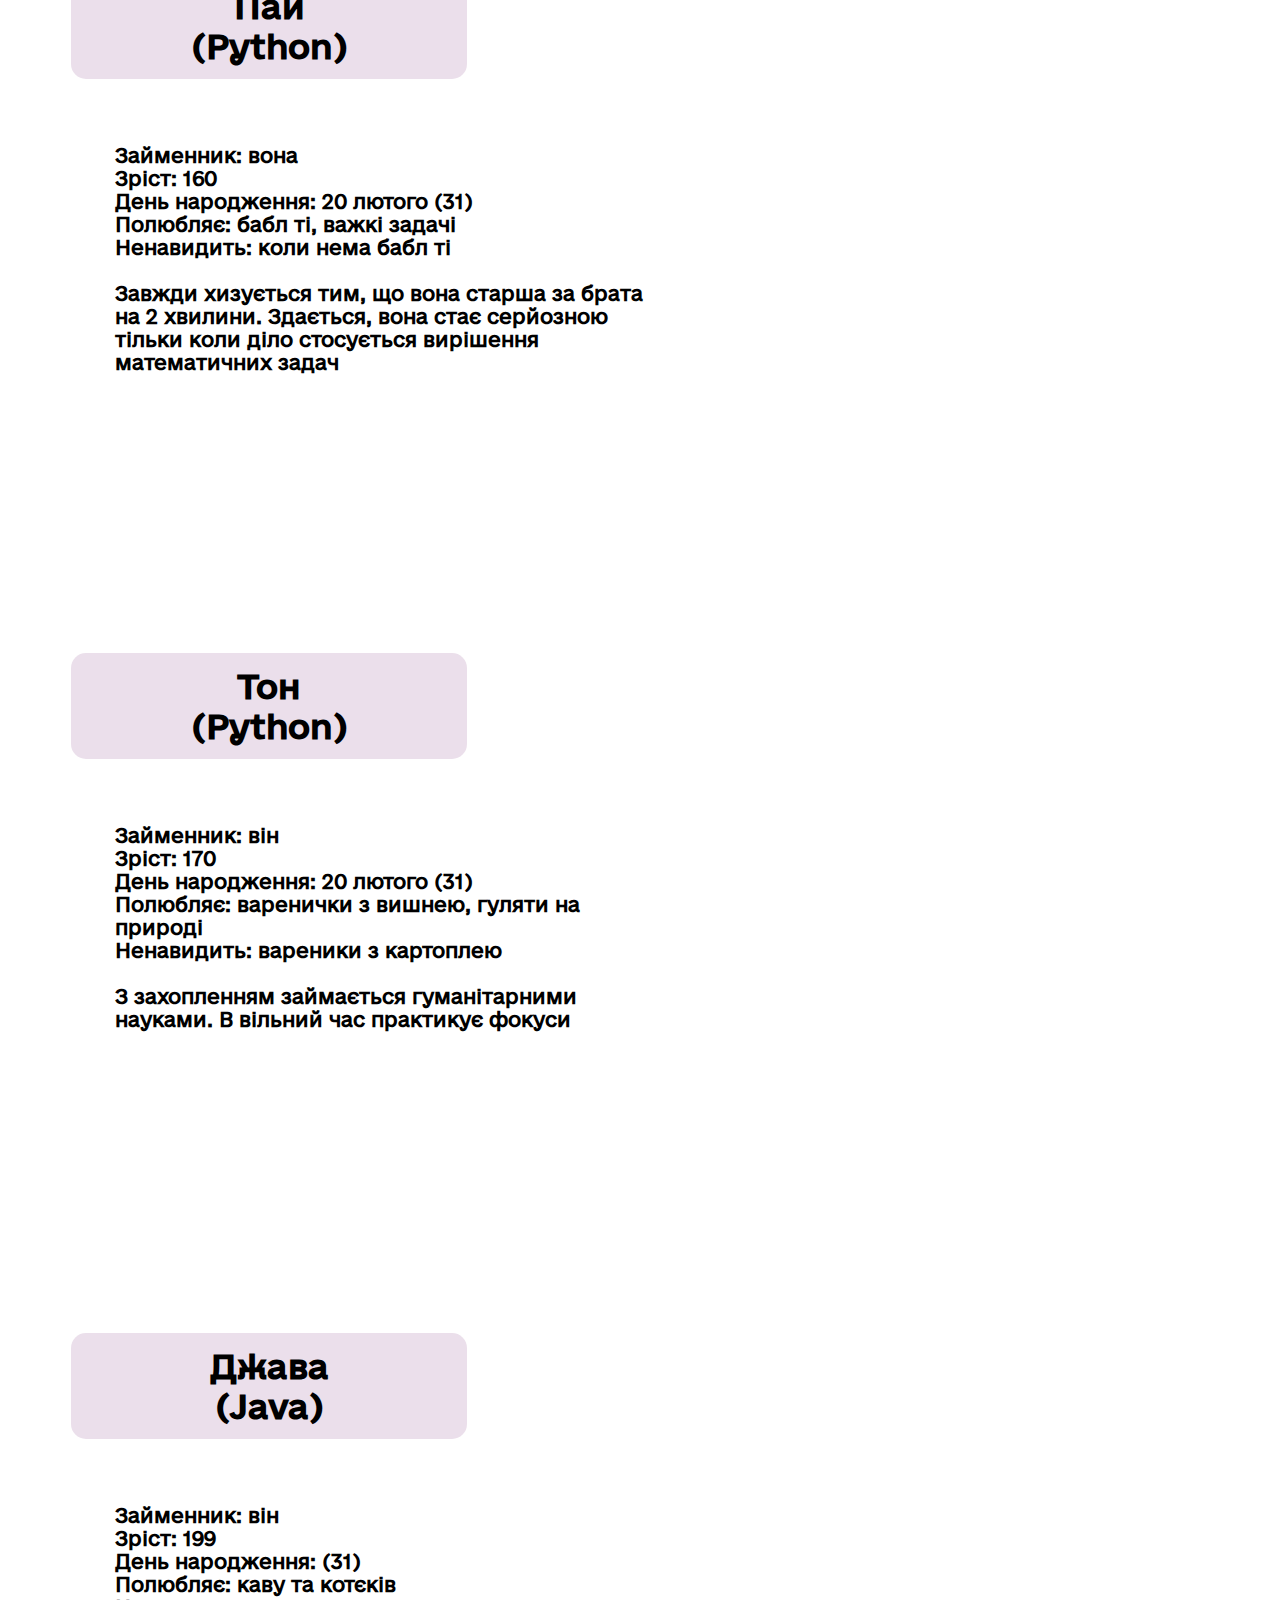
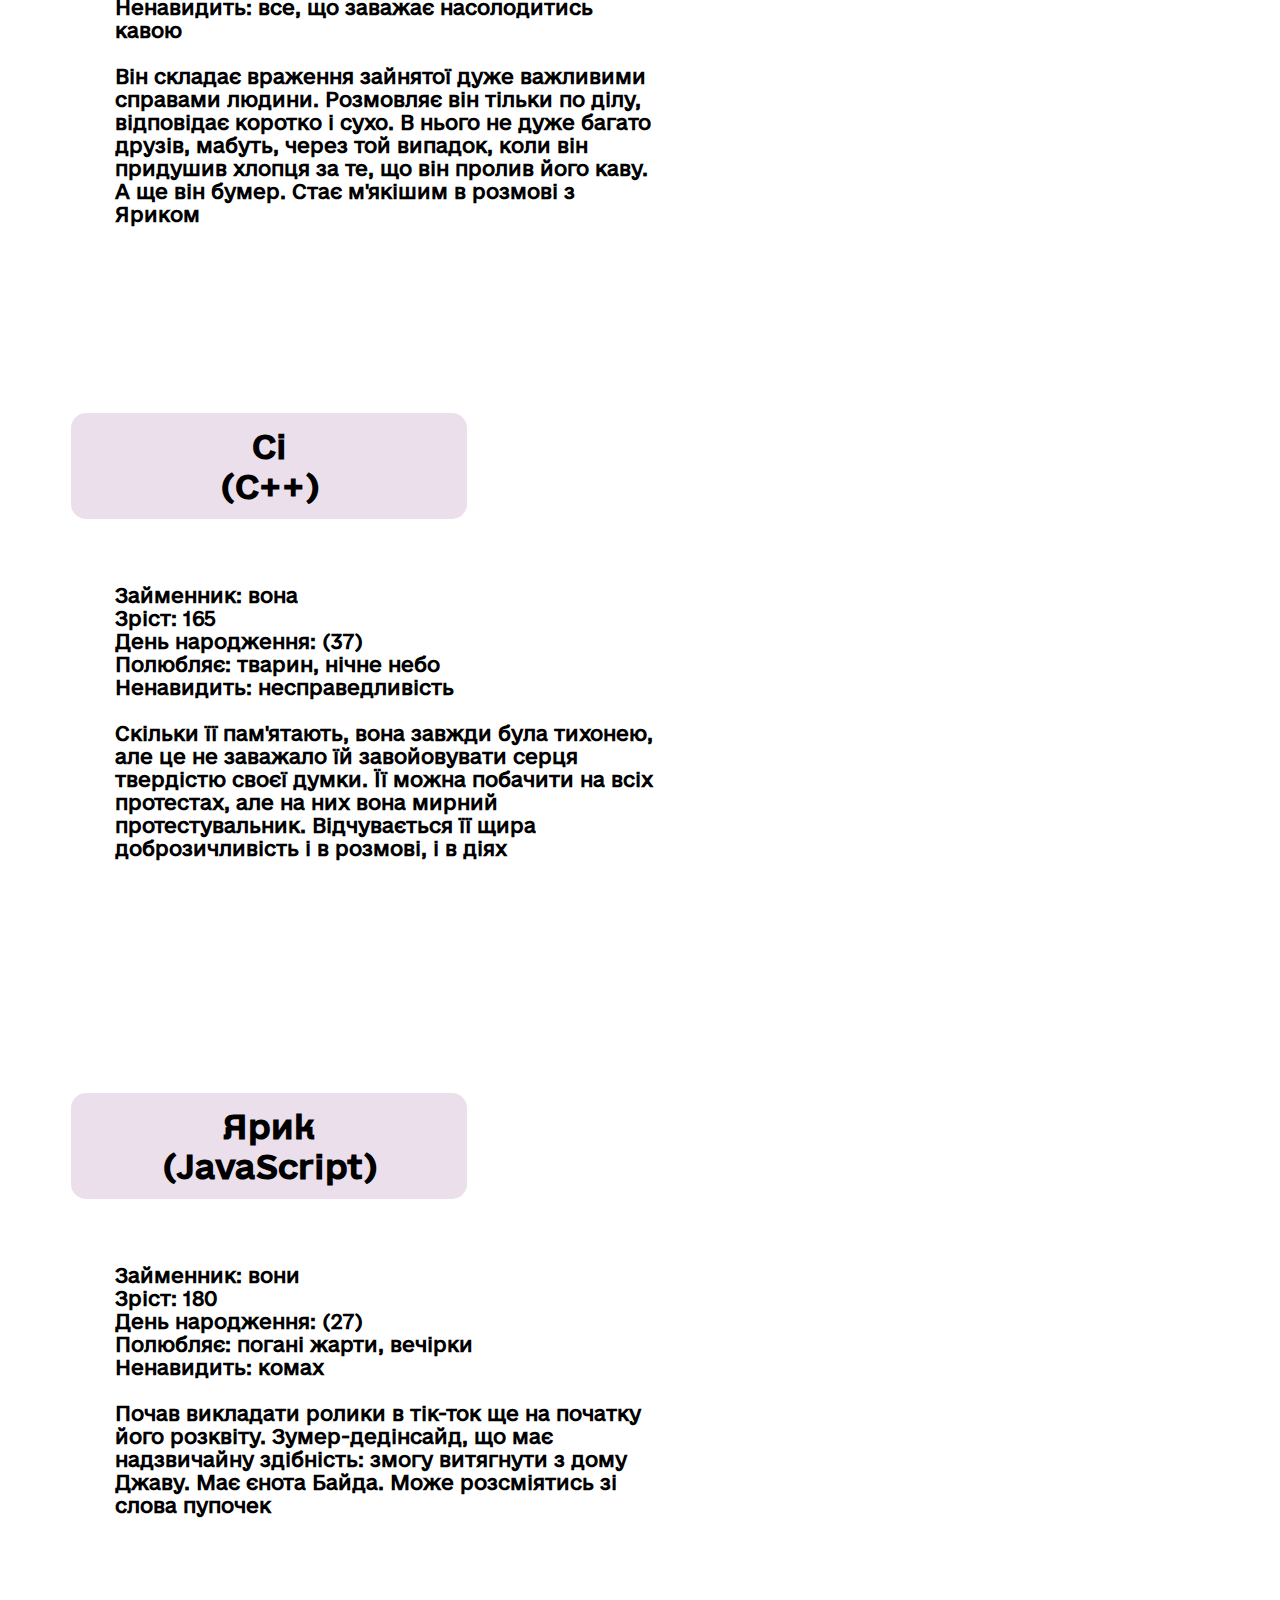
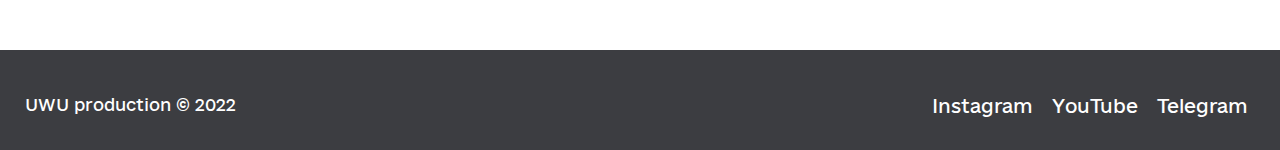
==== commit 4e602122: "Merge changes" ====
--- a/index.html
+++ b/index.html
@@ -39,15 +39,15 @@
 	</div>
   <div id="gradient"></div>
   
-  <div class="container" id="ruby-back">
-    
+  <div class="container" id="bg_ruby">
 		<div class="section" id="Charapters">
-      
-			<div class="block_character_info">
-				<div class="character_name" id="ruby">
+
+
+			<div class="block_character_info" class="color_ruby">
+				<div class="character_name" class="color_ruby">
           <h2 class="text_name">Рубі<br>(Ruby)</h2>
         </div>
-        <div class="character_info" id="ruby_info">
+        <div class="character_info" class="ruby_info ">
           <h2 class= "text">
             <b>Займенник:</b> вона <br>
             <b>Зріст:</b> 169 <br>
@@ -59,10 +59,11 @@
           </h2>
         </div>
 			</div>
+
+
       <div class="sidebar">
 				<img class="sidebar_pic wow animate__animated animate__fadeInLeft" src="img/Ruby.png" alt="picture">
 			</div>
-    
 		</div>
 	</div>
 
--- a/css/styles.css
+++ b/css/styles.css
@@ -86,15 +86,15 @@
 
 
 #bg_ruby { background-color: #b0544c; }
-#color_ruby { background-color: #eaa28e; }
+.color_ruby div { background-color: #eaa28e; }
 #bg_python { background-color: #653c78; }
-#python{ background-color: #c383cf; }
+.color_python{ background-color: #c383cf; }
 #bg_java { background-color: #814822; }
-#java { background-color: #d69c74; }
-#js-back { background-color: #bc983d }
-#js { background-color: #dab084;}
-#c-back { background-color: #413dbc; }
-#c { background-color: #848ada; }
+.color_java { background-color: #d69c74; }
+#bg_js { background-color: #bc983d }
+.color_js { background-color: #dab084;}
+#bg_c { background-color: #413dbc; }
+.color_c { background-color: #848ada; }
 
 #ruby_info{
    background-color: #eaa28e;
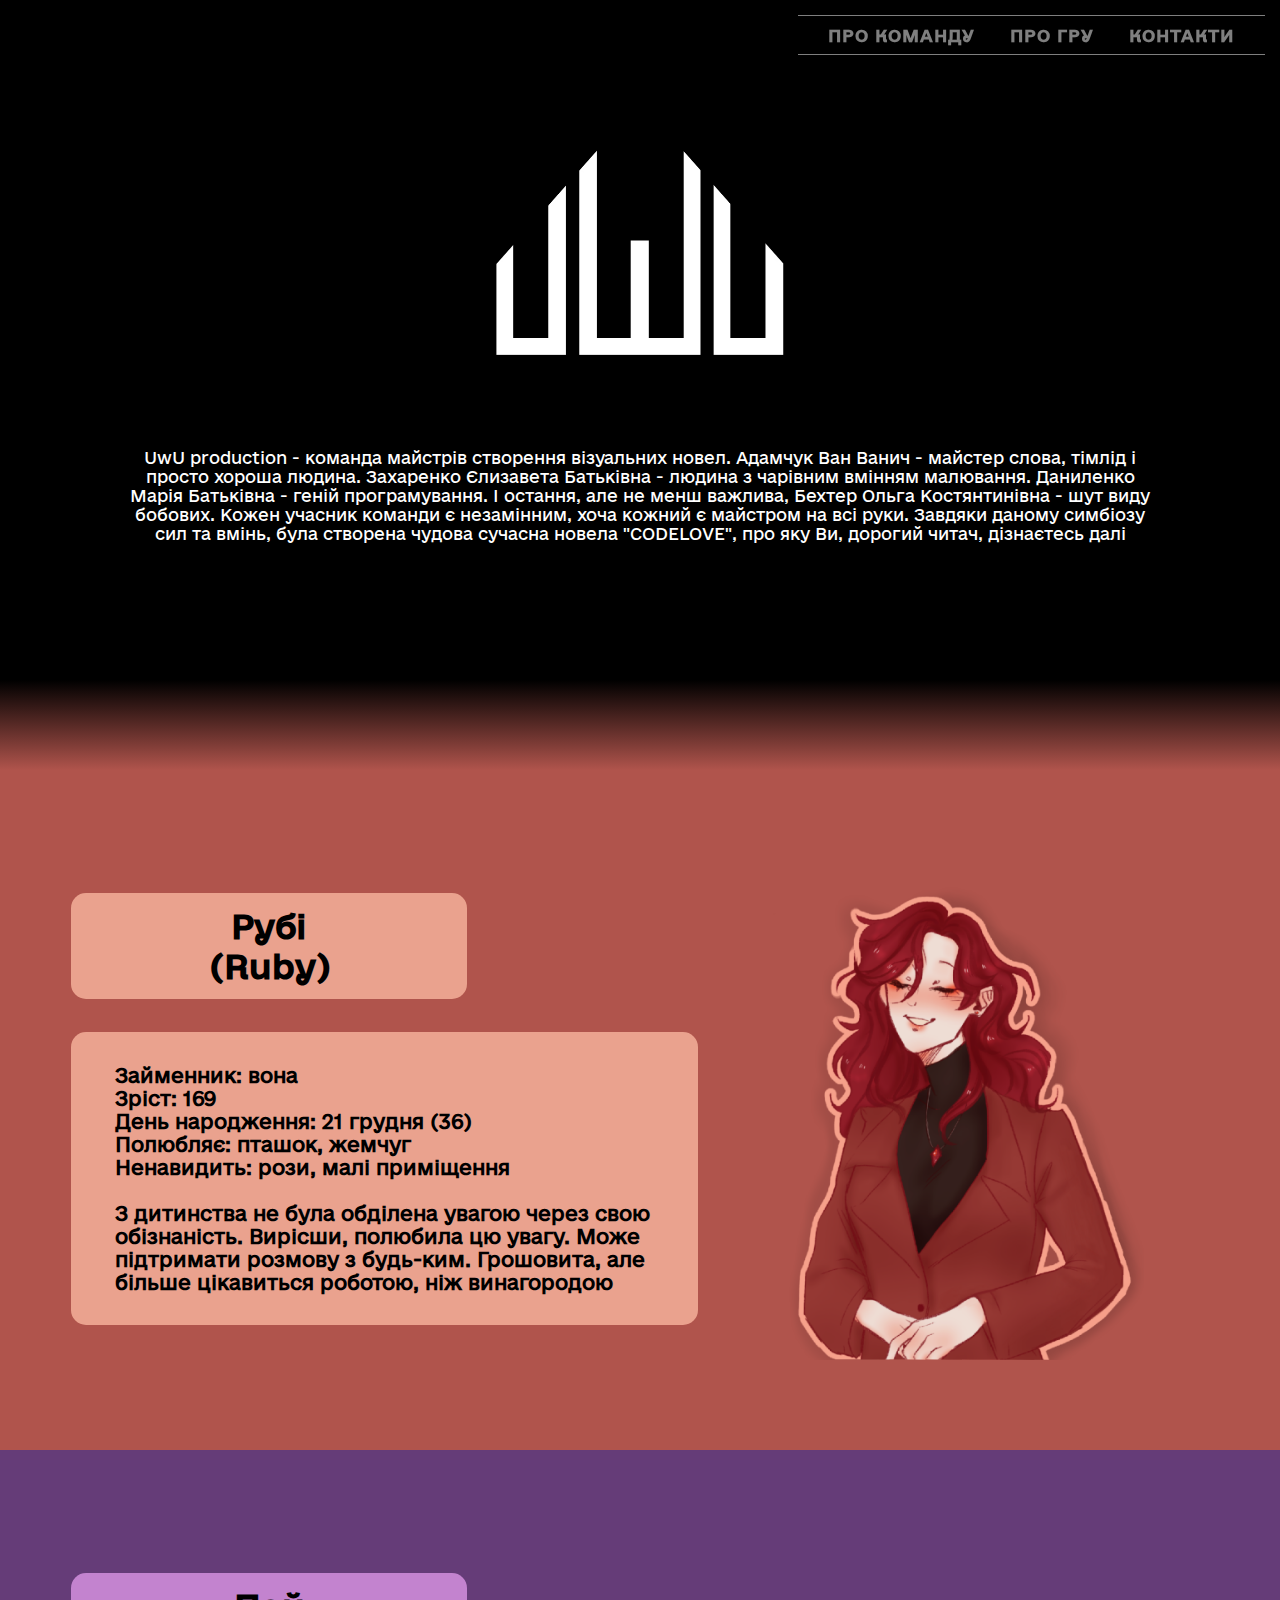
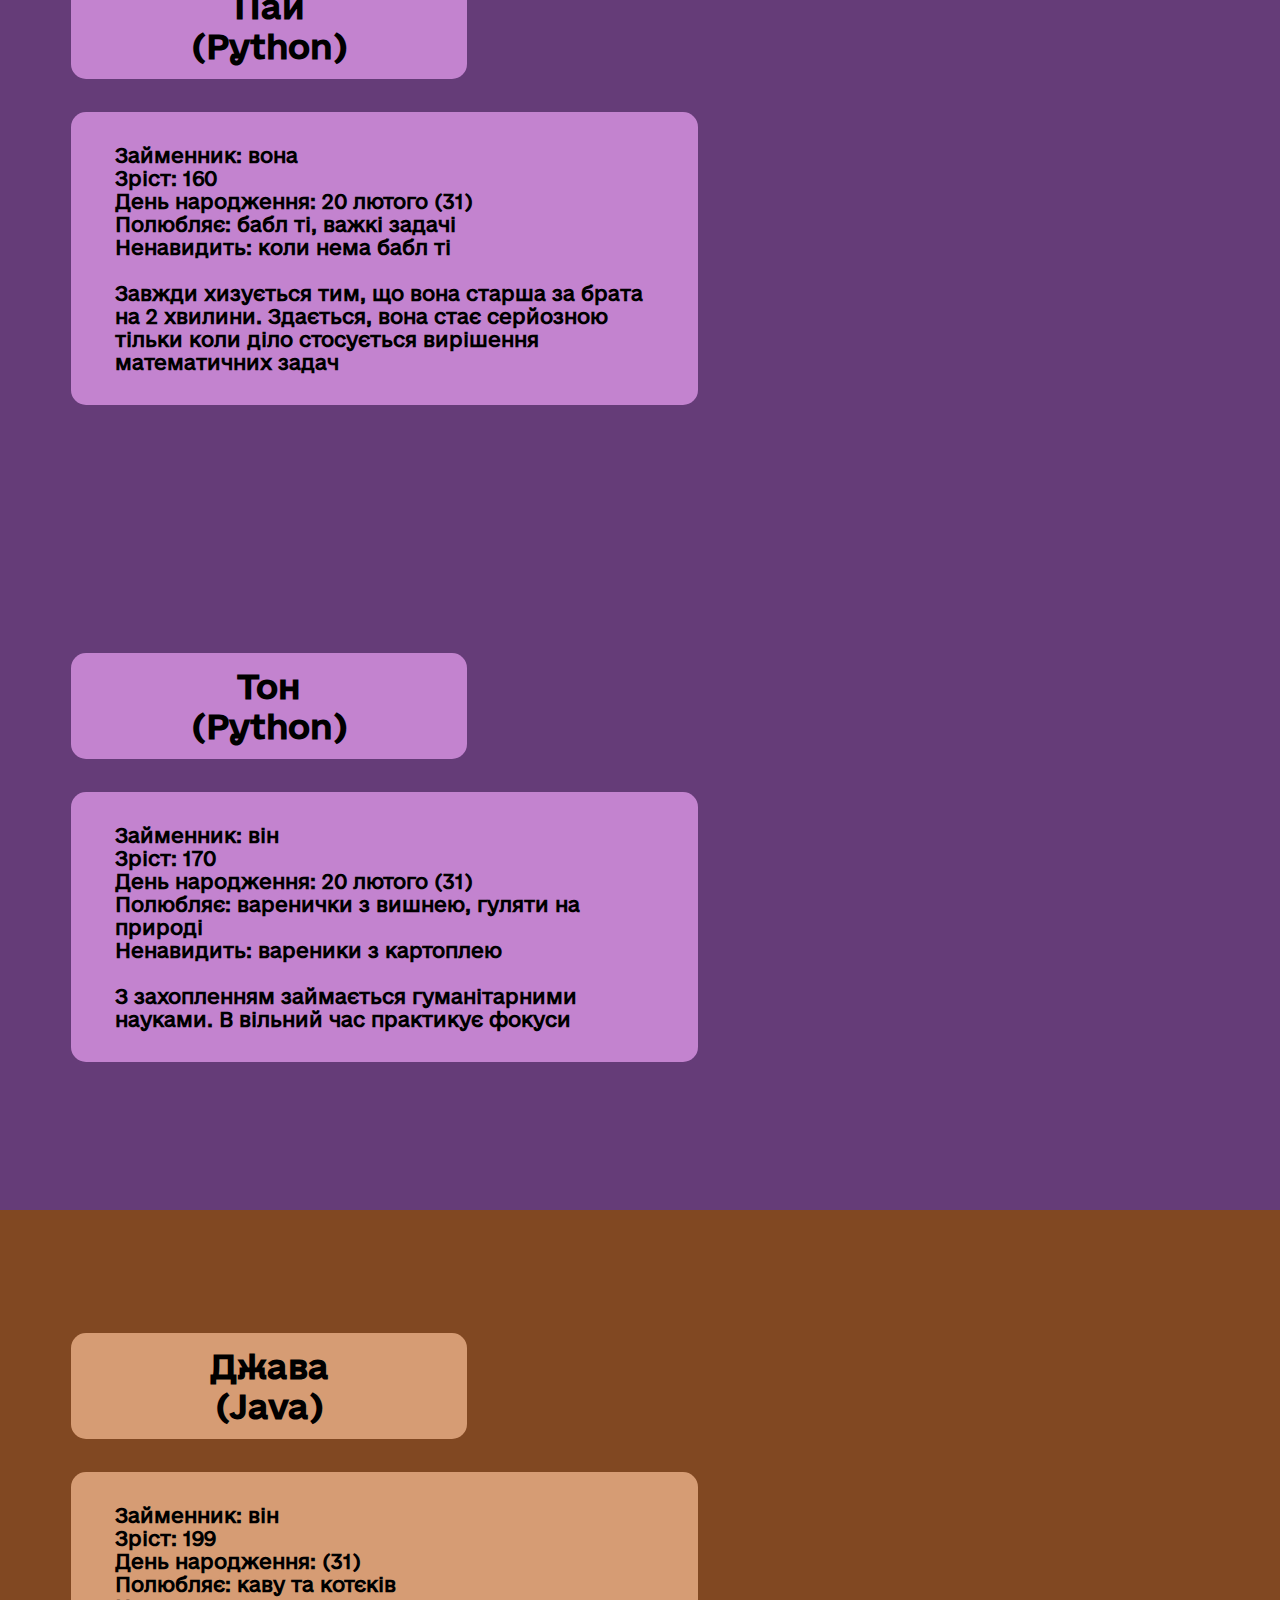
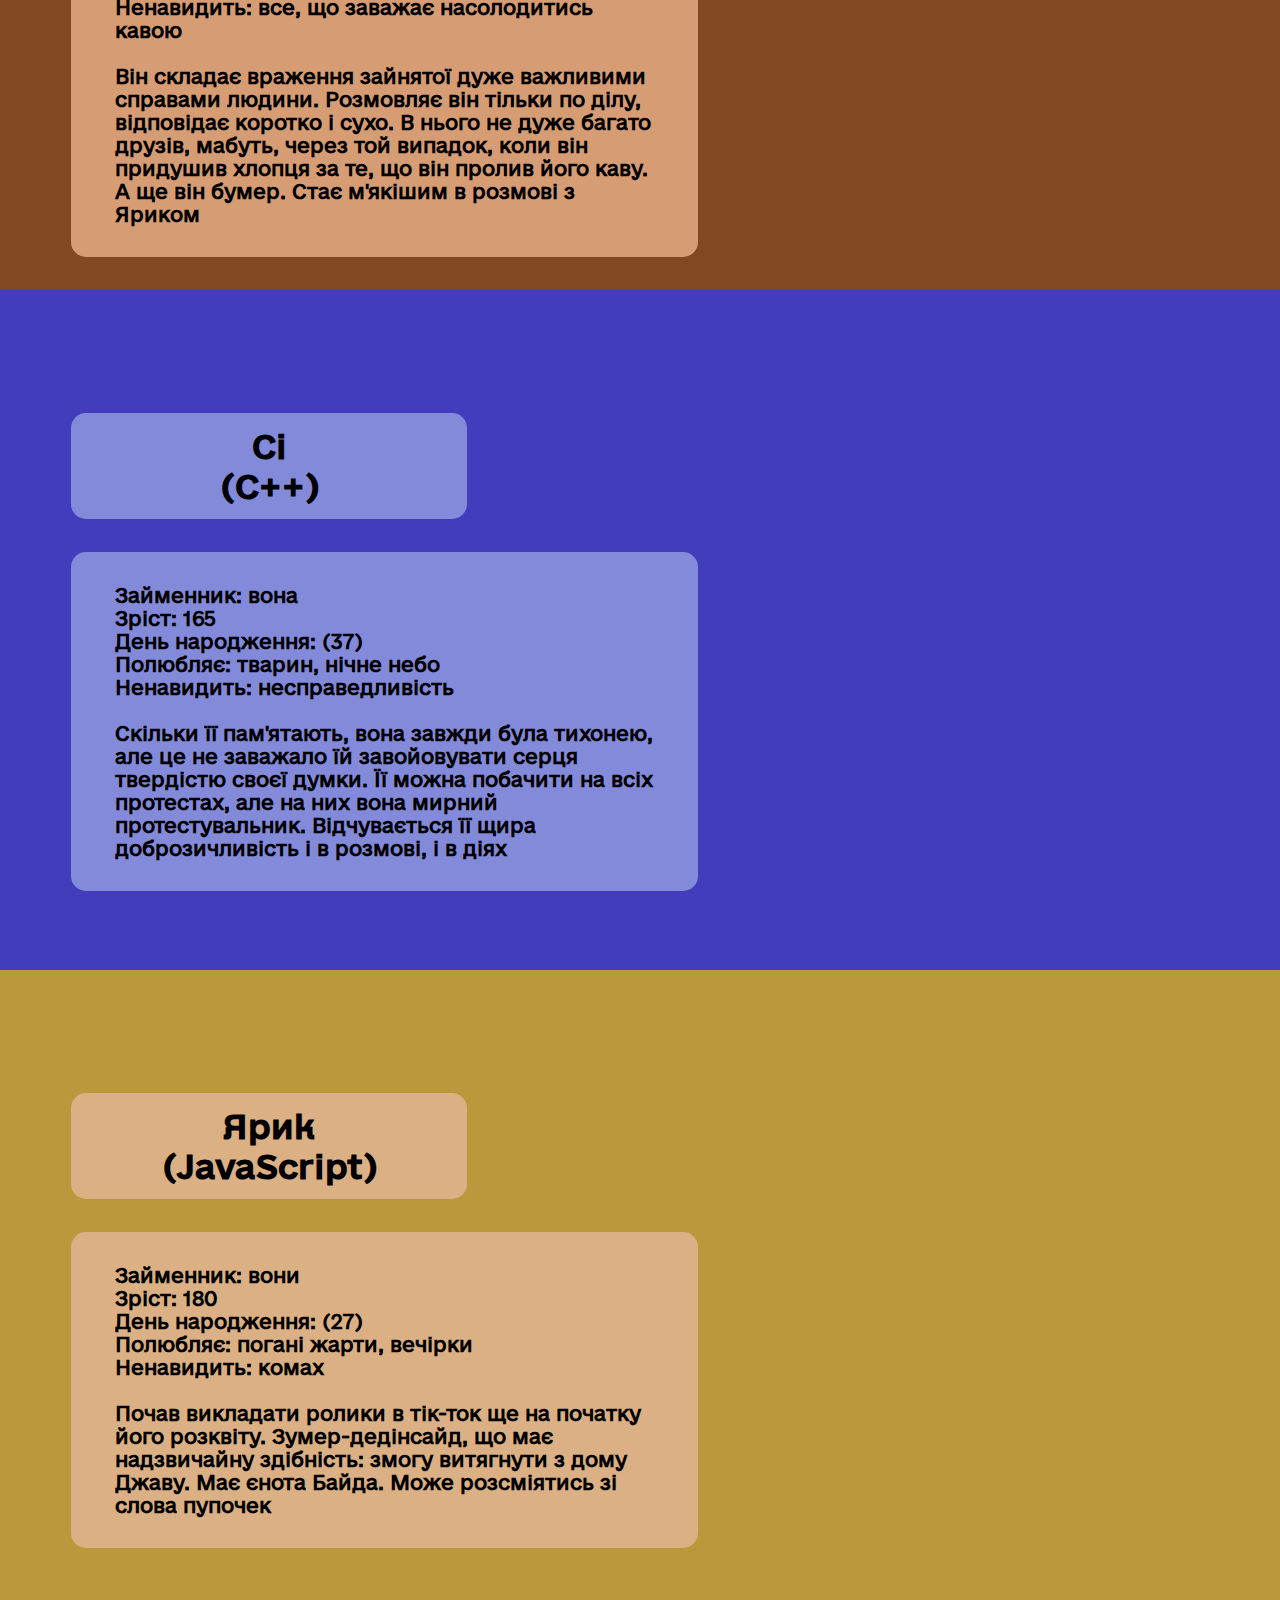
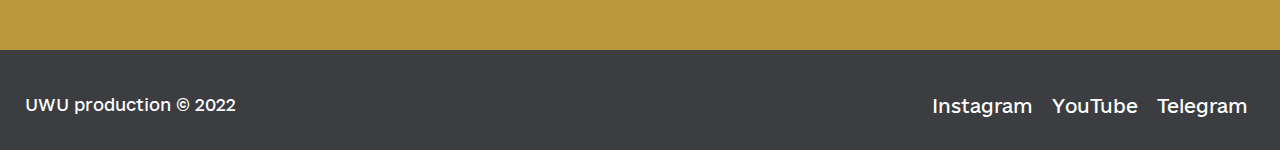
==== commit 43df2f50: "clean code" ====
--- a/index.html
+++ b/index.html
@@ -40,14 +40,12 @@
   <div id="gradient"></div>
   
   <div class="container" id="bg_ruby">
-		<div class="section" id="Charapters">
-
-
-			<div class="block_character_info" class="color_ruby">
-				<div class="character_name" class="color_ruby">
+		<div class="section">
+			<div class="block_character_info">
+				<div class="character_name" id="color_ruby">
           <h2 class="text_name">Рубі<br>(Ruby)</h2>
         </div>
-        <div class="character_info" class="ruby_info ">
+        <div class="character_info" id="color_ruby">
           <h2 class= "text">
             <b>Займенник:</b> вона <br>
             <b>Зріст:</b> 169 <br>
@@ -59,21 +57,19 @@
           </h2>
         </div>
 			</div>
-
-
-      <div class="sidebar">
-				<img class="sidebar_pic wow animate__animated animate__fadeInLeft" src="img/Ruby.png" alt="picture">
-			</div>
-		</div>
-	</div>
-
-  <div class="container" id="python-back">
-		<div class="section">
-			<div class="block_character_info">
-				<div class="character_name" id="python">
+      <div class="sidebar">
+				<img class="sidebar_pic wow animate__animated animate__fadeInLeft" src="img/Ruby.png" alt="picture"/>
+			</div>
+		</div>
+	</div>
+
+  <div class="container" id="bg_python">
+		<div class="section">
+			<div class="block_character_info">
+				<div class="character_name" id="color_python">
           <h2 class="text_name">Пай<br>(Python)</h2>
         </div>
-        <div class="character_info" id="python">
+        <div class="character_info" id="color_python">
           <h2 class= "text">
             <b>Займенник: </b>вона  <br>
             <b>Зріст:</b> 160 <br>
@@ -91,13 +87,13 @@
 		</div>
 	</div>
 
-  <div class="container" id="python-back">
-		<div class="section">
-			<div class="block_character_info">
-				<div class="character_name" id="python">
+  <div class="container" id="bg_python">
+		<div class="section">
+			<div class="block_character_info">
+				<div class="character_name" id="color_python">
           <h2 class="text_name"> Тон<br>(Python)</h2>
         </div>
-        <div class="character_info" id="python">
+        <div class="character_info" id="color_python">
           <h2 class= "text">
             <b>Займенник: </b>він  <br>
             <b>Зріст:</b> 170 <br>
@@ -115,13 +111,13 @@
 		</div>
 	</div>
 
-  <div class="container" id="java-back">
-		<div class="section">
-			<div class="block_character_info">
-				<div class="character_name" id="java">
+  <div class="container" id="bg_java">
+		<div class="section">
+			<div class="block_character_info">
+				<div class="character_name" id="color_java">
           <h2 class="text_name">Джава<br>(Java)</h2>
         </div>
-        <div class="character_info" id="java">
+        <div class="character_info" id="color_java">
           <h2 class= "text">
             <b>Займенник:</b> він <br>
             <b>Зріст:</b> 199 <br>
@@ -139,13 +135,13 @@
 		</div>
 	</div>
 
-  <div class="container" id="c-back">
-		<div class="section">
-			<div class="block_character_info">
-				<div class="character_name" id="c">
+  <div class="container" id="bg_c">
+		<div class="section">
+			<div class="block_character_info">
+				<div class="character_name" id="color_c">
           <h2 class="text_name"> Сі<br>(C++)</h2>
         </div>
-        <div class="character_info" id="c">
+        <div class="character_info" id="color_c">
           <h2 class= "text">
             <b>Займенник:</b> вона <br>
             <b>Зріст:</b> 165 <br>
@@ -163,13 +159,13 @@
 		</div>
 	</div>
 
-  <div class="container" id="js-back">
-		<div class="section">
-			<div class="block_character_info">
-				<div class="character_name" id="js">
+  <div class="container" id="bg_js">
+		<div class="section">
+			<div class="block_character_info">
+				<div class="character_name" id="color_js">
           <h2 class="text_name"> Ярик<br>(JavaScript)</h2>
         </div>
-        <div class="character_info" id="js">
+        <div class="character_info" id="color_js">
           <h2 class= "text">
             <b>Займенник:</b> вони <br>
             <b>Зріст:</b> 180 <br>
--- a/css/styles.css
+++ b/css/styles.css
@@ -86,15 +86,15 @@
 
 
 #bg_ruby { background-color: #b0544c; }
-.color_ruby div { background-color: #eaa28e; }
+#color_ruby { background-color: #eaa28e; }
 #bg_python { background-color: #653c78; }
-.color_python{ background-color: #c383cf; }
+#color_python{ background-color: #c383cf; }
 #bg_java { background-color: #814822; }
-.color_java { background-color: #d69c74; }
+#color_java { background-color: #d69c74; }
 #bg_js { background-color: #bc983d }
-.color_js { background-color: #dab084;}
+#color_js { background-color: #dab084;}
 #bg_c { background-color: #413dbc; }
-.color_c { background-color: #848ada; }
+#color_c { background-color: #848ada; }
 
 #ruby_info{
    background-color: #eaa28e;
@@ -113,6 +113,7 @@
    position:fixed;
    top:0;
    backdrop-filter: blur(2px);
+   opacity: 0.5;
    z-index: 9999;
    display: flex;
    justify-content: end;
@@ -165,7 +166,7 @@
 }
 .sidebar_pic{
     object-fit:cover;
-    width: 90%;
+    width: 75%;
    height: 100%; 
    margin:auto;
 }
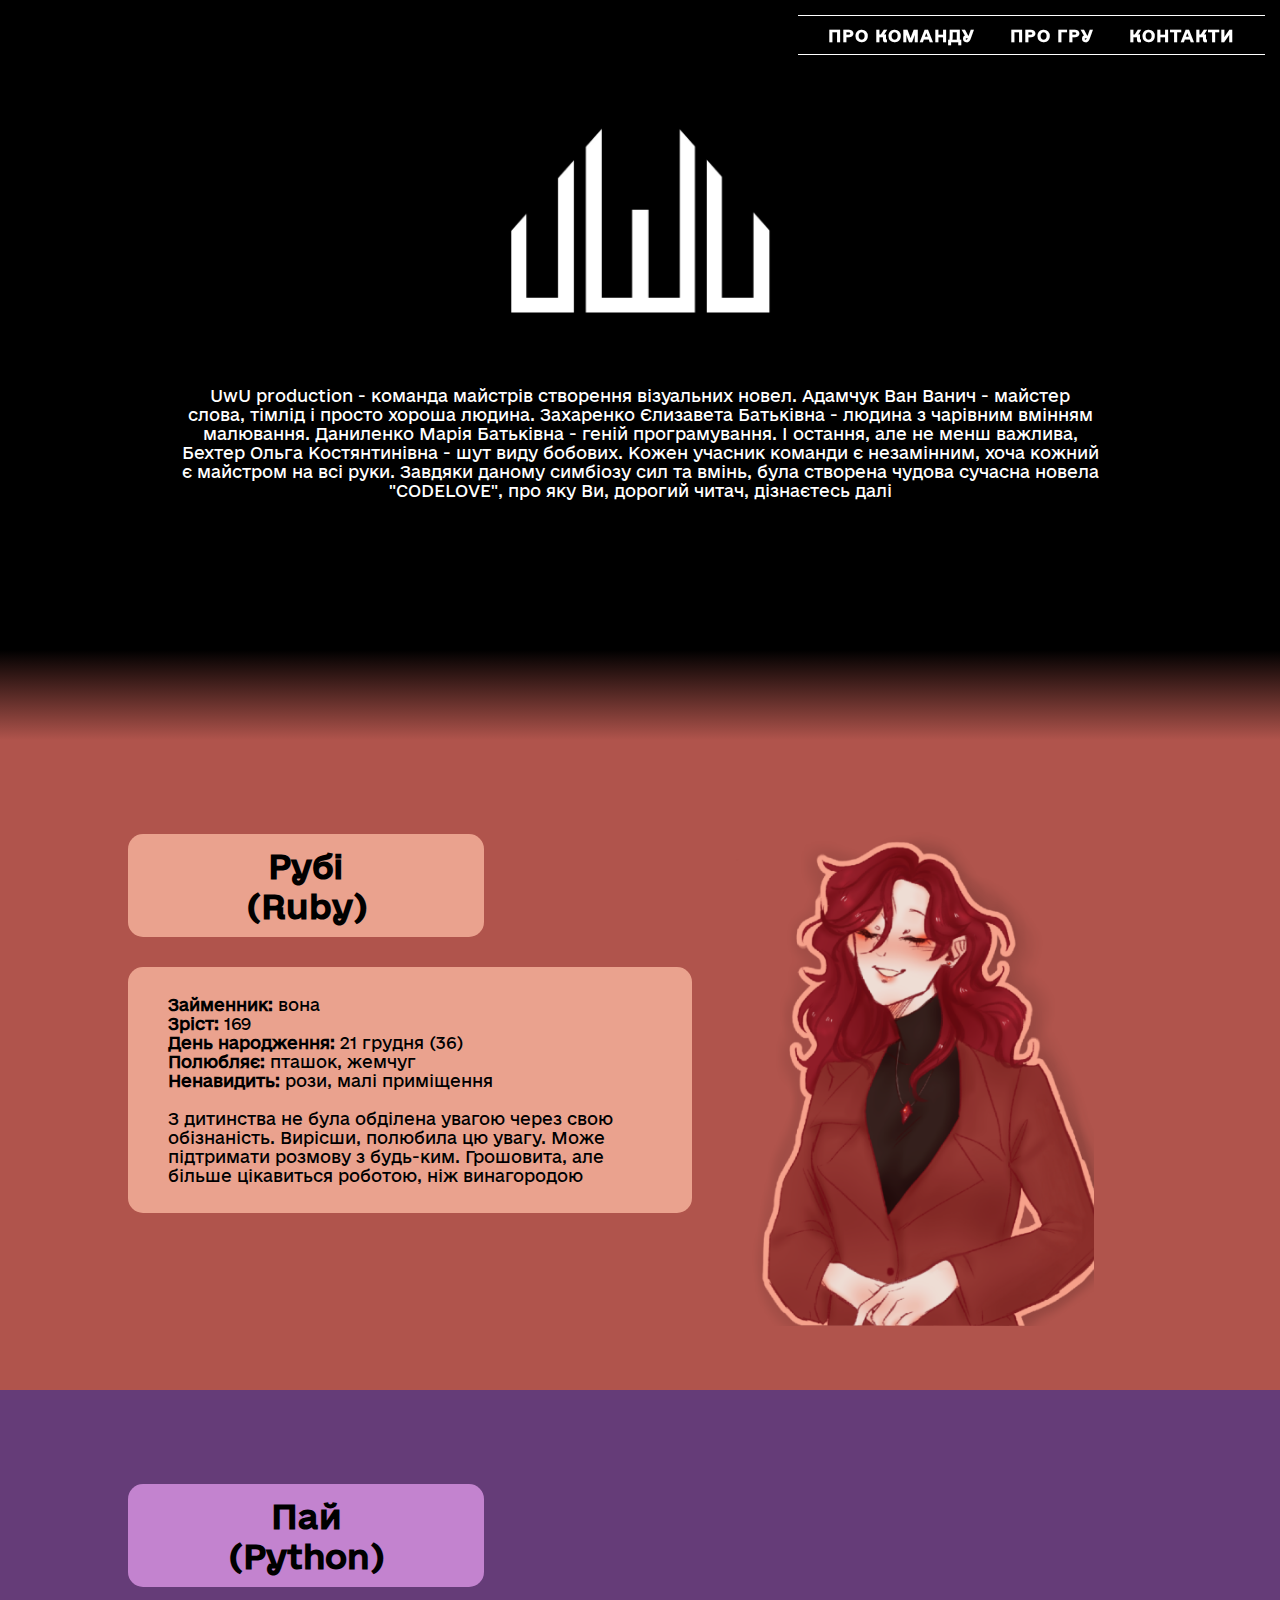
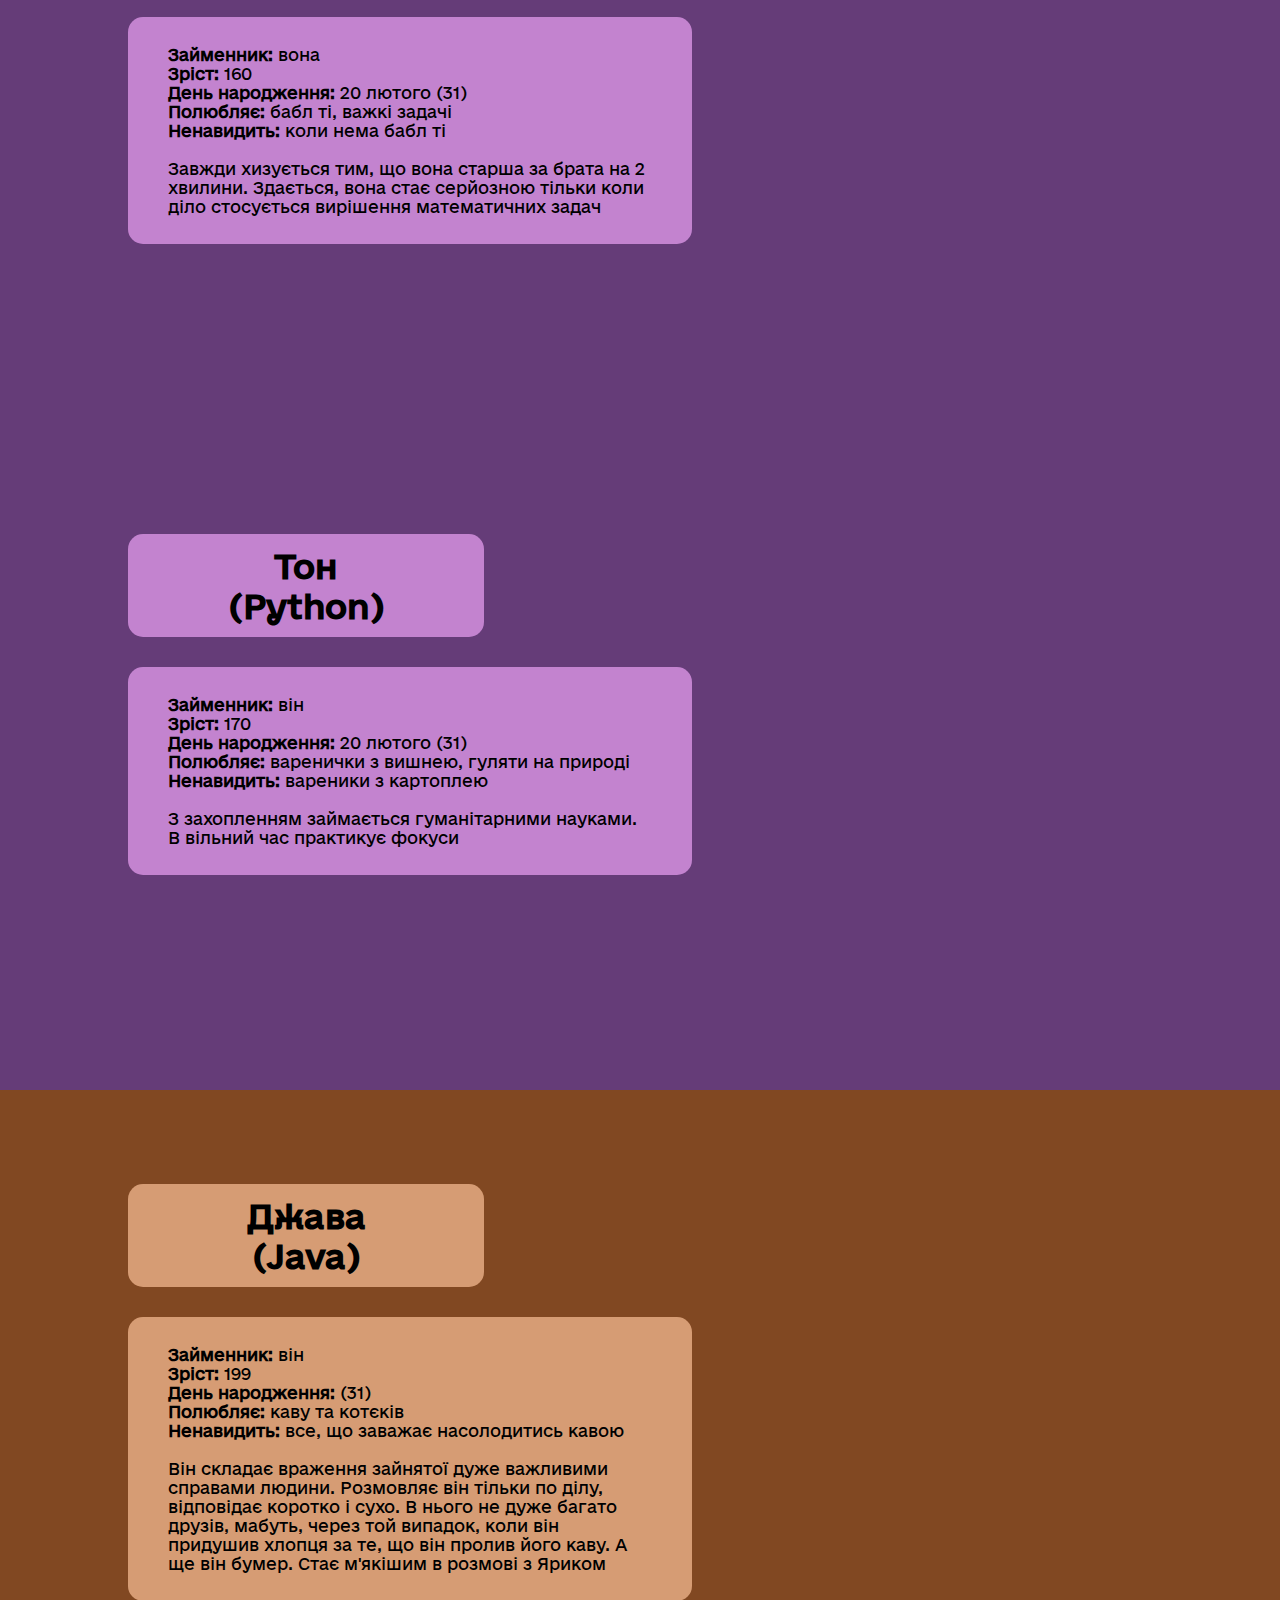
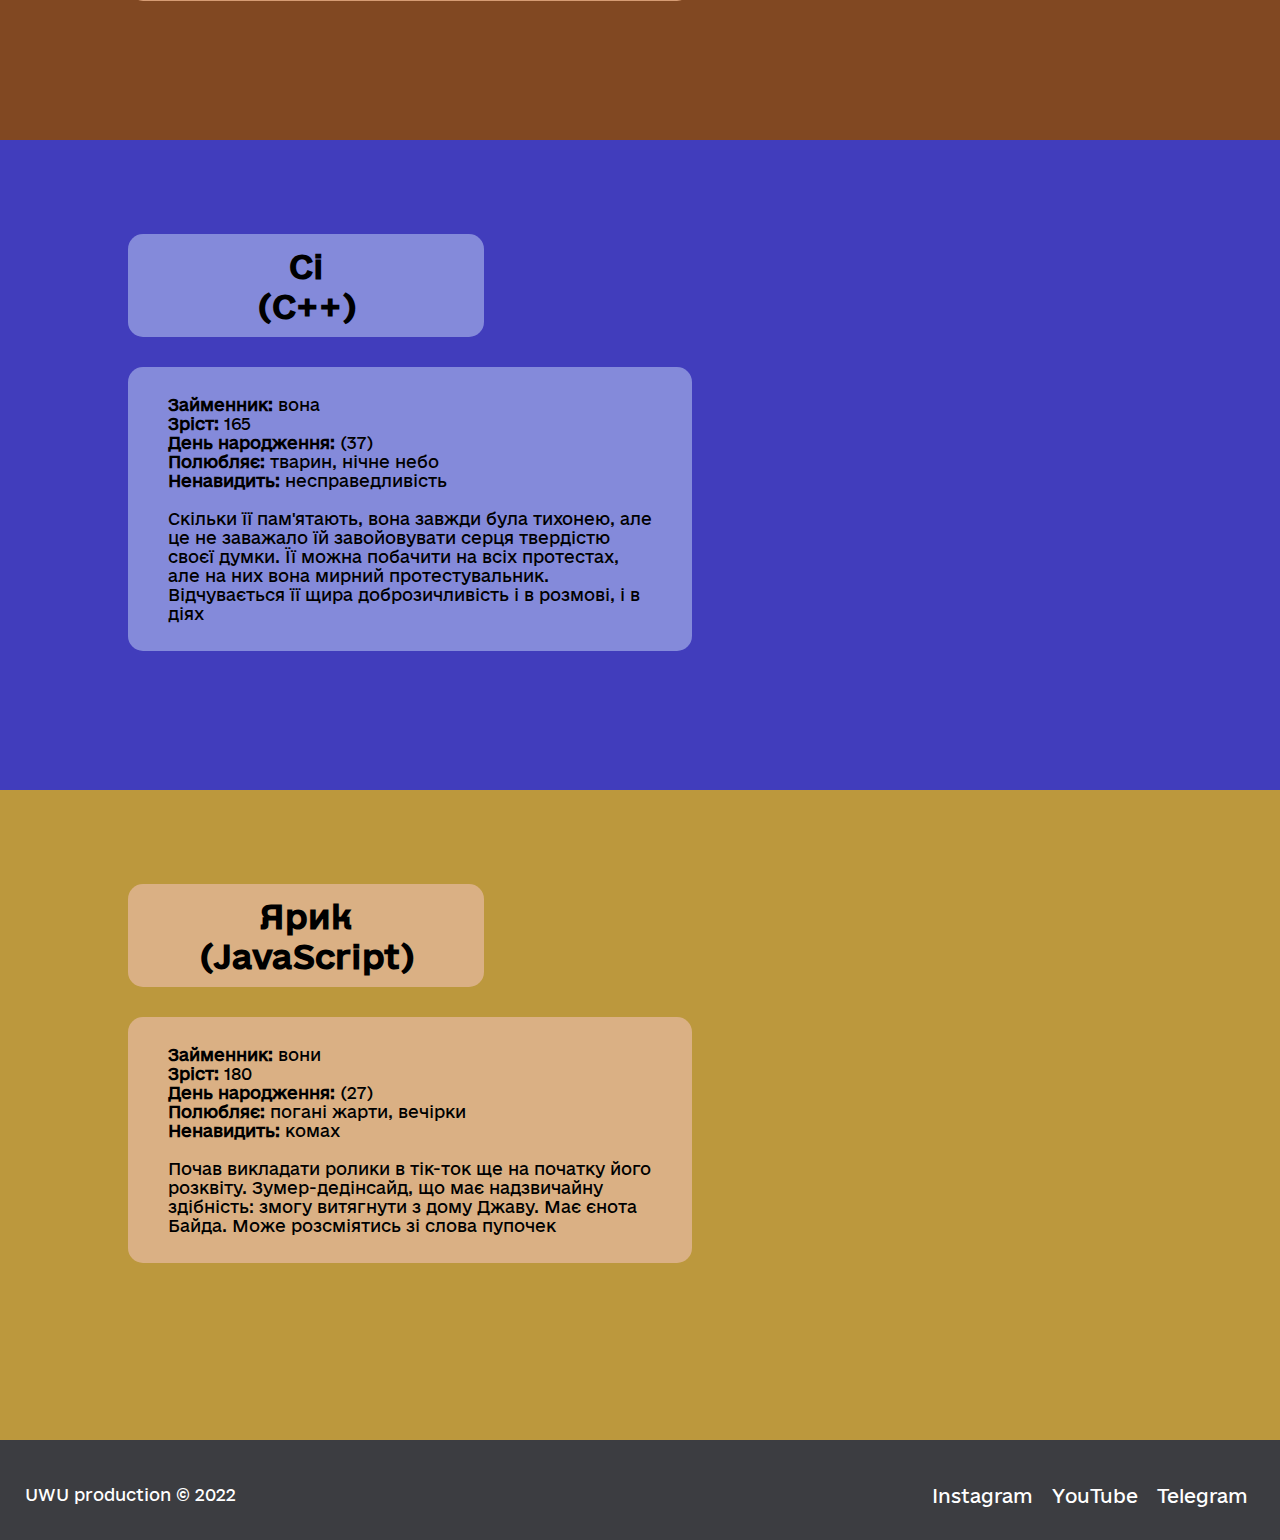
==== commit 1b4654c0: "adding comments" ====
--- a/index.html
+++ b/index.html
@@ -26,18 +26,18 @@
     </nav>
   </header>
 
-  <div class="container" id="logo_back">
-		<div id="section_UwU">
-      <div id="UwU">
-				<img class="logo_pic wow animate__animated animate__fadeInUp" src="img/logo.jpg" alt="picture"/>
-			</div>
-      <div id="UwU_text" class="wow animate__animated animate__fadeIn">
+  <div class="container" id="bg_UwU">
+		<div class="section" id="section_UwU">
+      <div id="UwU_img">
+				<img class="logo_img wow animate__animated animate__fadeInUp" src="img/logo.jpg" alt="picture"/>
+			</div>
+      <div class="wow animate__animated animate__fadeIn">
         <p>UwU production - команда майстрів створення візуальних новел. Адамчук Ван Ванич - майстер слова, тімлід і просто хороша людина. Захаренко Єлизавета Батьківна - людина з чарівним вмінням малювання. Даниленко Марія Батьківна - геній програмування. І остання, але не менш важлива, Бехтер Ольга Костянтинівна - шут виду бобових.  Кожен учасник команди є незамінним, хоча кожний є майстром на всі руки. Завдяки даному симбіозу сил та вмінь, була створена чудова сучасна новела "CODELOVE", про яку Ви, дорогий читач, дізнаєтесь далі</p>
       </div>
       
 		</div>
 	</div>
-  <div id="gradient"></div>
+  <div id="UwU_gradient"></div>
   
   <div class="container" id="bg_ruby">
 		<div class="section">
@@ -46,7 +46,7 @@
           <h2 class="text_name">Рубі<br>(Ruby)</h2>
         </div>
         <div class="character_info" id="color_ruby">
-          <h2 class= "text">
+          <p>
             <b>Займенник:</b> вона <br>
             <b>Зріст:</b> 169 <br>
             <b>День народження:</b> 21 грудня (36) <br>
@@ -54,11 +54,11 @@
             <b>Ненавидить:</b> рози, малі приміщення <br>
             <br>
             З дитинства не була обділена увагою через свою обізнаність. Вирісши, полюбила цю увагу. Може підтримати розмову з будь-ким. Грошовита, але більше цікавиться роботою, ніж винагородою <br>
-          </h2>
-        </div>
-			</div>
-      <div class="sidebar">
-				<img class="sidebar_pic wow animate__animated animate__fadeInLeft" src="img/Ruby.png" alt="picture"/>
+          </p>
+        </div>
+			</div>
+      <div class="block_character_img">
+				<img class="character_img wow animate__animated animate__fadeInLeft" src="img/Ruby.png" alt="picture"/>
 			</div>
 		</div>
 	</div>
@@ -70,7 +70,7 @@
           <h2 class="text_name">Пай<br>(Python)</h2>
         </div>
         <div class="character_info" id="color_python">
-          <h2 class= "text">
+          <p>
             <b>Займенник: </b>вона  <br>
             <b>Зріст:</b> 160 <br>
             <b>День народження:</b> 20 лютого (31) <br>
@@ -78,11 +78,11 @@
             <b>Ненавидить:</b>  коли нема бабл ті<br>
             <br>
             Завжди хизується тим, що вона старша за брата на 2 хвилини. Здається, вона стає серйозною тільки коли діло стосується вирішення математичних задач<br>
-          </h2>
-        </div>
-			</div>
-      <div class="sidebar">
-				<img class="sidebar_pic wow animate__animated animate__fadeInLeft" src="img/Py.png" alt="picture"/>
+          </p>
+        </div>
+			</div>
+      <div class="block_character_img">
+				<img class="character_img wow animate__animated animate__fadeInLeft" src="img/Py.png" alt="picture"/>
 			</div>
 		</div>
 	</div>
@@ -94,7 +94,7 @@
           <h2 class="text_name"> Тон<br>(Python)</h2>
         </div>
         <div class="character_info" id="color_python">
-          <h2 class= "text">
+          <p>
             <b>Займенник: </b>він  <br>
             <b>Зріст:</b> 170 <br>
             <b>День народження:</b> 20 лютого (31) <br>
@@ -102,11 +102,11 @@
             <b>Ненавидить:</b> вареники з картоплею<br>
             <br>
             З захопленням займається гуманітарними науками. В вільний час практикує фокуси<br>
-          </h2>
-        </div>
-			</div>
-      <div class="sidebar">
-				<img class="sidebar_pic wow animate__animated animate__fadeInLeft" src="img/Thon.png" alt="picture"/>
+          </p>
+        </div>
+			</div>
+      <div class="block_character_img">
+				<img class="character_img wow animate__animated animate__fadeInLeft" src="img/Thon.png" alt="picture"/>
 			</div>
 		</div>
 	</div>
@@ -118,7 +118,7 @@
           <h2 class="text_name">Джава<br>(Java)</h2>
         </div>
         <div class="character_info" id="color_java">
-          <h2 class= "text">
+          <p>
             <b>Займенник:</b> він <br>
             <b>Зріст:</b> 199 <br>
             <b>День народження:</b> (31) <br>
@@ -126,11 +126,11 @@
             <b>Ненавидить:</b> все, що заважає насолодитись кавою <br>
             <br>
              Він складає враження зайнятої дуже важливими справами людини. Розмовляє він тільки по ділу, відповідає коротко і сухо. В нього не дуже багато друзів, мабуть, через той випадок, коли він придушив хлопця за те, що він пролив його каву. А ще він бумер. Стає м'якішим в розмові з Яриком<br>
-          </h2>
-        </div>
-			</div>
-      <div class="sidebar">
-				<img class="sidebar_pic wow animate__animated animate__fadeInLeft" src="img/Java.png" alt="picture"/>
+          </p>
+        </div>
+			</div>
+      <div class="block_character_img">
+				<img class="character_img wow animate__animated animate__fadeInLeft" src="img/Java.png" alt="picture"/>
 			</div>
 		</div>
 	</div>
@@ -142,7 +142,7 @@
           <h2 class="text_name"> Сі<br>(C++)</h2>
         </div>
         <div class="character_info" id="color_c">
-          <h2 class= "text">
+          <p>
             <b>Займенник:</b> вона <br>
             <b>Зріст:</b> 165 <br>
             <b>День народження:</b> (37) <br>
@@ -150,11 +150,11 @@
             <b>Ненавидить:</b> несправедливість <br>
             <br>
             Скільки її пам'ятають, вона завжди була тихонею, але це не заважало їй завойовувати серця твердістю своєї думки. Її можна побачити на всіх протестах, але на них вона мирний протестувальник. Відчувається її щира доброзичливість і в розмові, і в діях<br>
-          </h2>
-        </div>
-			</div>
-      <div class="sidebar">
-				<img class="sidebar_pic wow animate__animated animate__fadeInLeft" src="img/C++.png" alt="picture"/>
+          </[h2]>
+        </div>
+			</div>
+      <div class="block_character_img">
+				<img class="character_img wow animate__animated animate__fadeInLeft" src="img/C++.png" alt="picture"/>
 			</div>
 		</div>
 	</div>
@@ -166,7 +166,7 @@
           <h2 class="text_name"> Ярик<br>(JavaScript)</h2>
         </div>
         <div class="character_info" id="color_js">
-          <h2 class= "text">
+          <p>
             <b>Займенник:</b> вони <br>
             <b>Зріст:</b> 180 <br>
             <b>День народження:</b> (27) <br>
@@ -174,11 +174,11 @@
             <b>Ненавидить:</b> комах <br>
             <br>
             Почав викладати ролики в тік-ток ще на початку його розквіту. Зумер-дедінсайд, що має надзвичайну здібність: змогу витягнути з дому Джаву. Має єнота Байда. Може розсміятись зі слова пупочек<br>
-          </h2>
-        </div>
-			</div>
-      <div class="sidebar">
-				<img class="sidebar_pic wow animate__animated animate__fadeInLeft" src="img/Js.png" alt="picture"/>
+          </p>
+        </div>
+			</div>
+      <div class="block_character_img">
+				<img class="character_img wow animate__animated animate__fadeInLeft" src="img/Js.png" alt="picture"/>
 			</div>
 		</div>
 	</div>
@@ -187,7 +187,7 @@
     <div id="footer">
       <div class="footer-col"><span>UWU production © 2022</span></div>
       <div class="footer-col">
-        <div class="social-bar-wrap">
+        <div>
           <a title="Instagram" href="" target="_blank">Instagram</a>
           <a title="YouTube" href="" target="_blank">YouTube</a>
           <a title="Telegram" href="" target="_blank">Telegram</a>
--- a/css/styles.css
+++ b/css/styles.css
@@ -2,89 +2,28 @@
    font-family: "e-Ukraine-Regular";
    src: url("../fonts/e-Ukraine-Regular.ttf");
 }
-
 @font-face {
    font-family: "e-UkraineHead-Medium";
    src: url("../fonts/e-UkraineHead-Medium.ttf");
 }
-
-html,
-body {
+html, body {
    scroll-behavior: smooth;
    font-family: "e-Ukraine-Regular";
 }
-
-*, *:after, *:before {
-    box-sizing: border-box;
-    padding: 0;
-    margin: 0;
-    transition: .5s ease-in-out;
+::-webkit-scrollbar {
+   display: none;
+ }
+* {
+   box-sizing: border-box;
+   padding: 0;
+   margin: 0;
  }
  a {
     text-decoration: none;
     outline: none;
  }
  
- #menu {
-    border-top: 1px solid #fff;
-    border-bottom: 1px solid #fff;
- }
- #menu li {
-    display: inline-block;
-    margin-right: 30px;
- }
- #menu li:first-child {
-   margin-left: 30px;
- }
- #menu a {
-    font-family: "e-UkraineHead-Medium";
-    color: #fff;
-    text-transform: uppercase;
-    letter-spacing: 1px;
-    font-weight: 600;
-    display: block;
-    line-height: 40px;
- }
- #menu a:hover {
-    color: #EF5A42;
- }
- #footer {
-    margin: 0 auto;
-    width: 100%;
-    padding: 15px 25px 15px 25px;
-    height: 40px;
- }
- footer {
-    padding: 30px 0;
-    background: #3C3D41;
-    color: white;
- }
- .footer-col {
-    width: 50%;
-    float: left;
- }
- .footer-col a {
-    color: white;
- }
- .footer-col:last-child {
-    text-align: right;
- }
- .social-bar-wrap {
-    text-align: right;
- }
- .social-bar-wrap a {
-    padding: 0 7px;
-    font-size: 18px;
- }
- 
-
-
-
-
-
-
-
-
+/*background*/
 #bg_ruby { background-color: #b0544c; }
 #color_ruby { background-color: #eaa28e; }
 #bg_python { background-color: #653c78; }
@@ -95,93 +34,88 @@
 #color_js { background-color: #dab084;}
 #bg_c { background-color: #413dbc; }
 #color_c { background-color: #848ada; }
+#bg_UwU{ background-color: #000000;}
 
-#ruby_info{
-   background-color: #eaa28e;
-   box-shadow: 500px 0px #eaa28e;
- }
-
-#logo_back{
-   background-color: #000000;
-   
-}
-
+/*header*/
 .header {
    width: 100%;
    padding: 15px;
    height: 70px;
    position:fixed;
    top:0;
-   backdrop-filter: blur(2px);
-   opacity: 0.5;
    z-index: 9999;
    display: flex;
    justify-content: end;
 }
+#menu {
+   backdrop-filter: blur(2px);
+   border-top: 1px solid #fff;
+   border-bottom: 1px solid #fff;
+ }
+ #menu li {
+   display: inline-block;
+   margin-right: 30px;
+ }
+ #menu li:first-child {
+   margin-left: 30px;
+ }
+ #menu a {
+   font-family: "e-UkraineHead-Medium";
+   color: #fff;
+   text-transform: uppercase;
+   letter-spacing: 1px;
+   font-weight: 600;
+   display: block;
+   line-height: 40px;
+   transition: .5s ease-in-out;
+ }
+ #menu a:hover {
+   color: #EF5A42;
+ }
+
+/*content*/
 .container {
    width: 100%;
-   padding: 90px 0;
-   height: 680px;
+   height: 650px;
 }
 .section { 
    display: flex;
    width: 100%; 
-   height: 500px; 
-}
+   height: 100%;
+   padding: 5%;
+}
+/*content about team*/
 #section_UwU{
-    display: flex;
-    width: 100%; 
-    height: 580px; 
-    flex-direction: column;
-}
-#UwU{
+   flex-direction: column;
+}
+#section_UwU p{
+   margin: auto;
+   color: #ffffff;
+   width: 80%; 
+   height: 200px;
+   text-align: center;
+}
+#UwU_img{
    height: 50%; 
    margin: auto;
 }
-#UwU_text{
-    margin: auto;
-   color: #ffffff;
-   width: 80%; 
-    height: 200px;
-    text-align: center;
-    
-}
-#gradient{
-    height: 90px;
-    background: -moz-radial-gradient(center, ellipse cover, #000000, #b0544c);
-    background: -webkit-linear-gradient(top, #000000, #b0544c);
-    background: -o-linear-gradient(top, #000000, #b0544c);
-    background: -ms-linear-gradient(top, #000000, #b0544c);
-}
-.logo_pic{
-    height: 100%;
- }
-.sidebar { 
-   flex-grow:1;
-   display: block;
-   width: 35%;
+#UwU_gradient{
+   height: 90px;
+   background: -moz-radial-gradient(center, ellipse cover, #000000, #b0544c);
+   background: -webkit-linear-gradient(top, #000000, #b0544c);
+   background: -o-linear-gradient(top, #000000, #b0544c);
+   background: -ms-linear-gradient(top, #000000, #b0544c);
+}
+.logo_img{
    height: 100%;
-   flex-direction: column;
-   
-}
-.sidebar_pic{
-    object-fit:cover;
-    width: 75%;
-   height: 100%; 
-   margin:auto;
-}
-.block_character_info { 
+ }
+
+ /*content about characters*/
+ .block_character_info { 
    flex-grow:1;
    width: 50%;
    height: 100%;
    padding: 0% 3%;
-}
-.character_info { 
-   border-radius: 15px;
-   flex-grow:1;
-   height: auto;
-   margin: 5% 0 0 5%;
-
 }
 .character_name { 
    border-radius: 15px;
@@ -196,15 +130,60 @@
    line-height: 5em;
    text-align: center;
    }
-.text{
+.character_info { 
+   border-radius: 15px;
+   flex-grow:1;
+   height: auto;
+   margin: 5% 0 0 5%;
+}
+.block_character_img { 
+   flex-grow:1;
+   display: block;
+   width: 35%;
+   height: 100%;
+   flex-direction: column;
+}
+.character_img{
+   object-fit:cover;
+   width: 75%;
+   height: 100%; 
+   margin:auto;
+}
+.character_info p{
    padding: 5% 7%;
-   font-size: 120%;
+   font-size: auto;
 }
 .text_name{
    font-family: "e-UkraineHead-Medium";
    font-size: 200%;
    line-height: 1.25;
 }
+
+/*footer*/ 
+#footer {
+   margin: 0 auto;
+   width: 100%;
+   padding: 15px 25px 15px 25px;
+   height: 40px;
+ }
+ footer {
+   padding: 30px 0;
+   background: #3C3D41;
+   color: white;
+ }
+ .footer-col {
+   width: 50%;
+   float: left;
+ }
+ .footer-col a {
+   color: white;
+   font-size: 18px;
+   padding: 0 7px;
+ }
+ .footer-col:last-child {
+   text-align: right;
+ }
+ 
 @media screen and (max-width: 755px) {
    .header {
       justify-content: center;
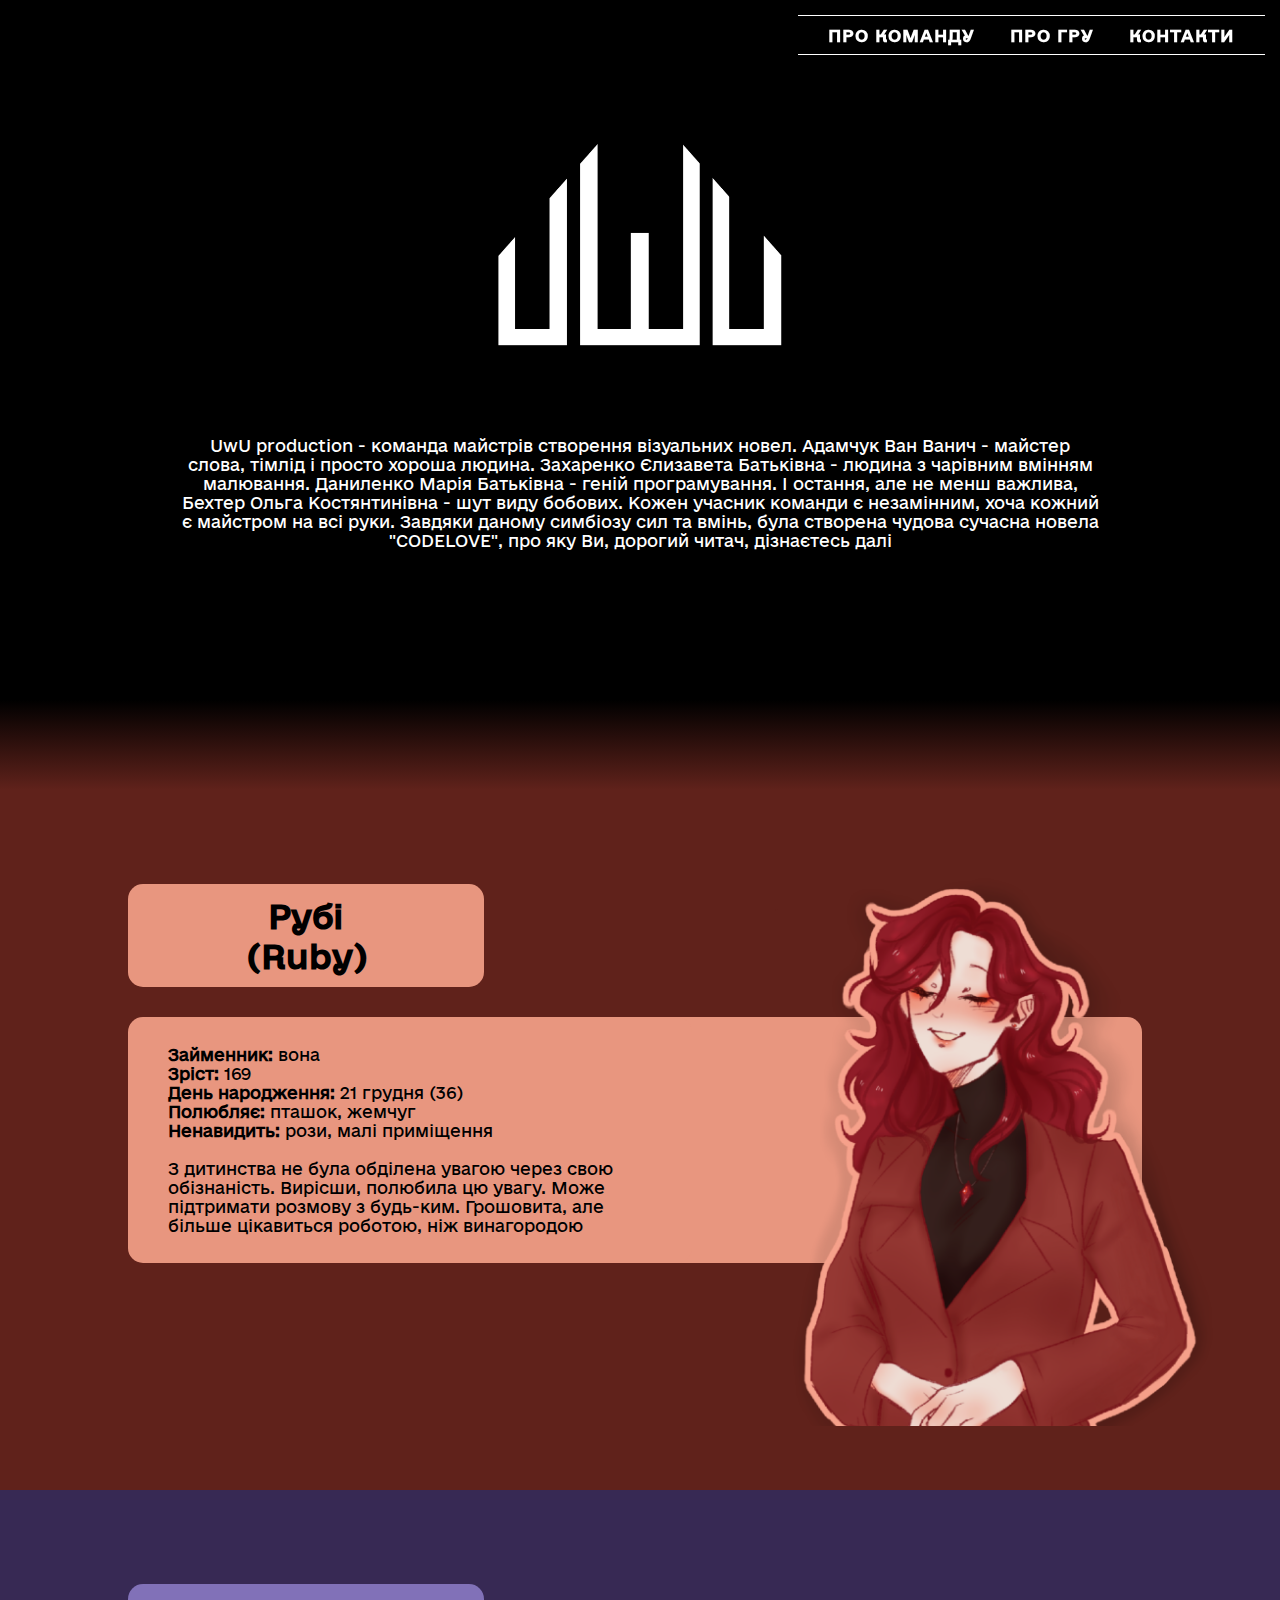
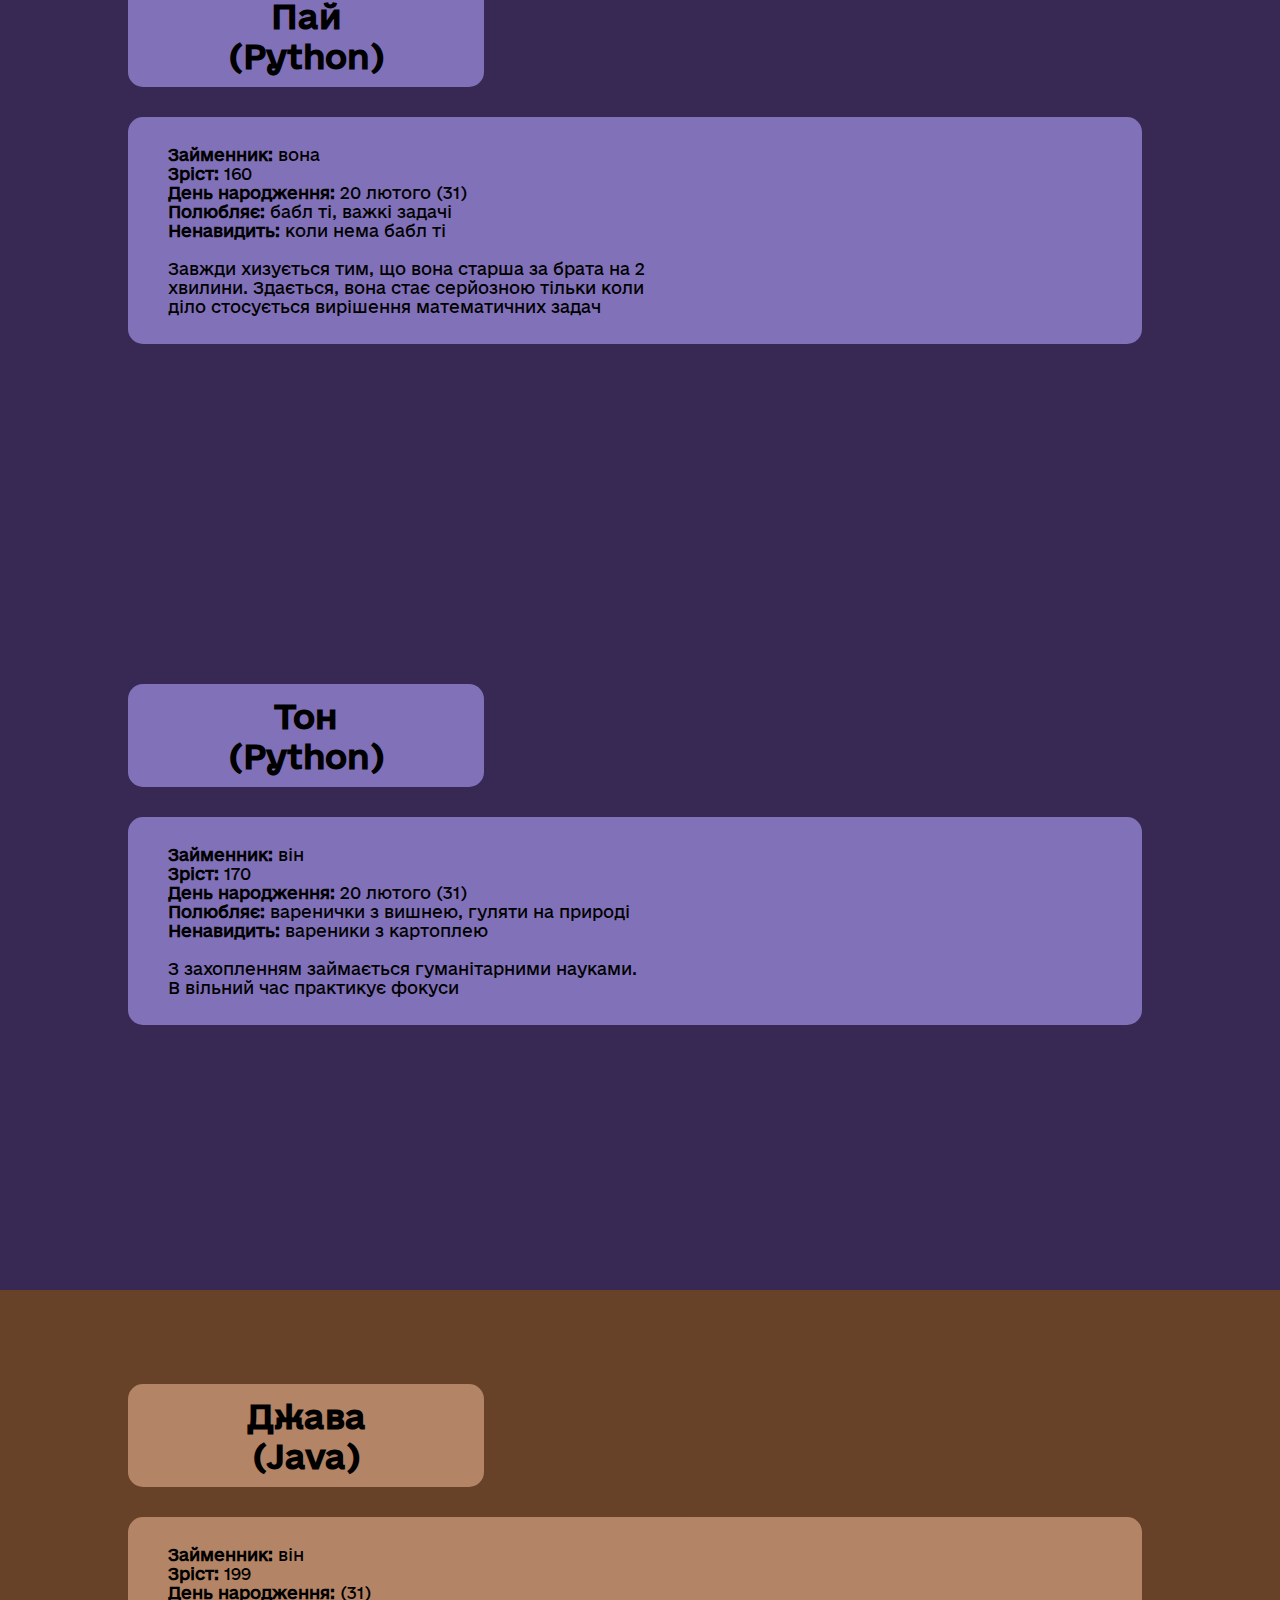
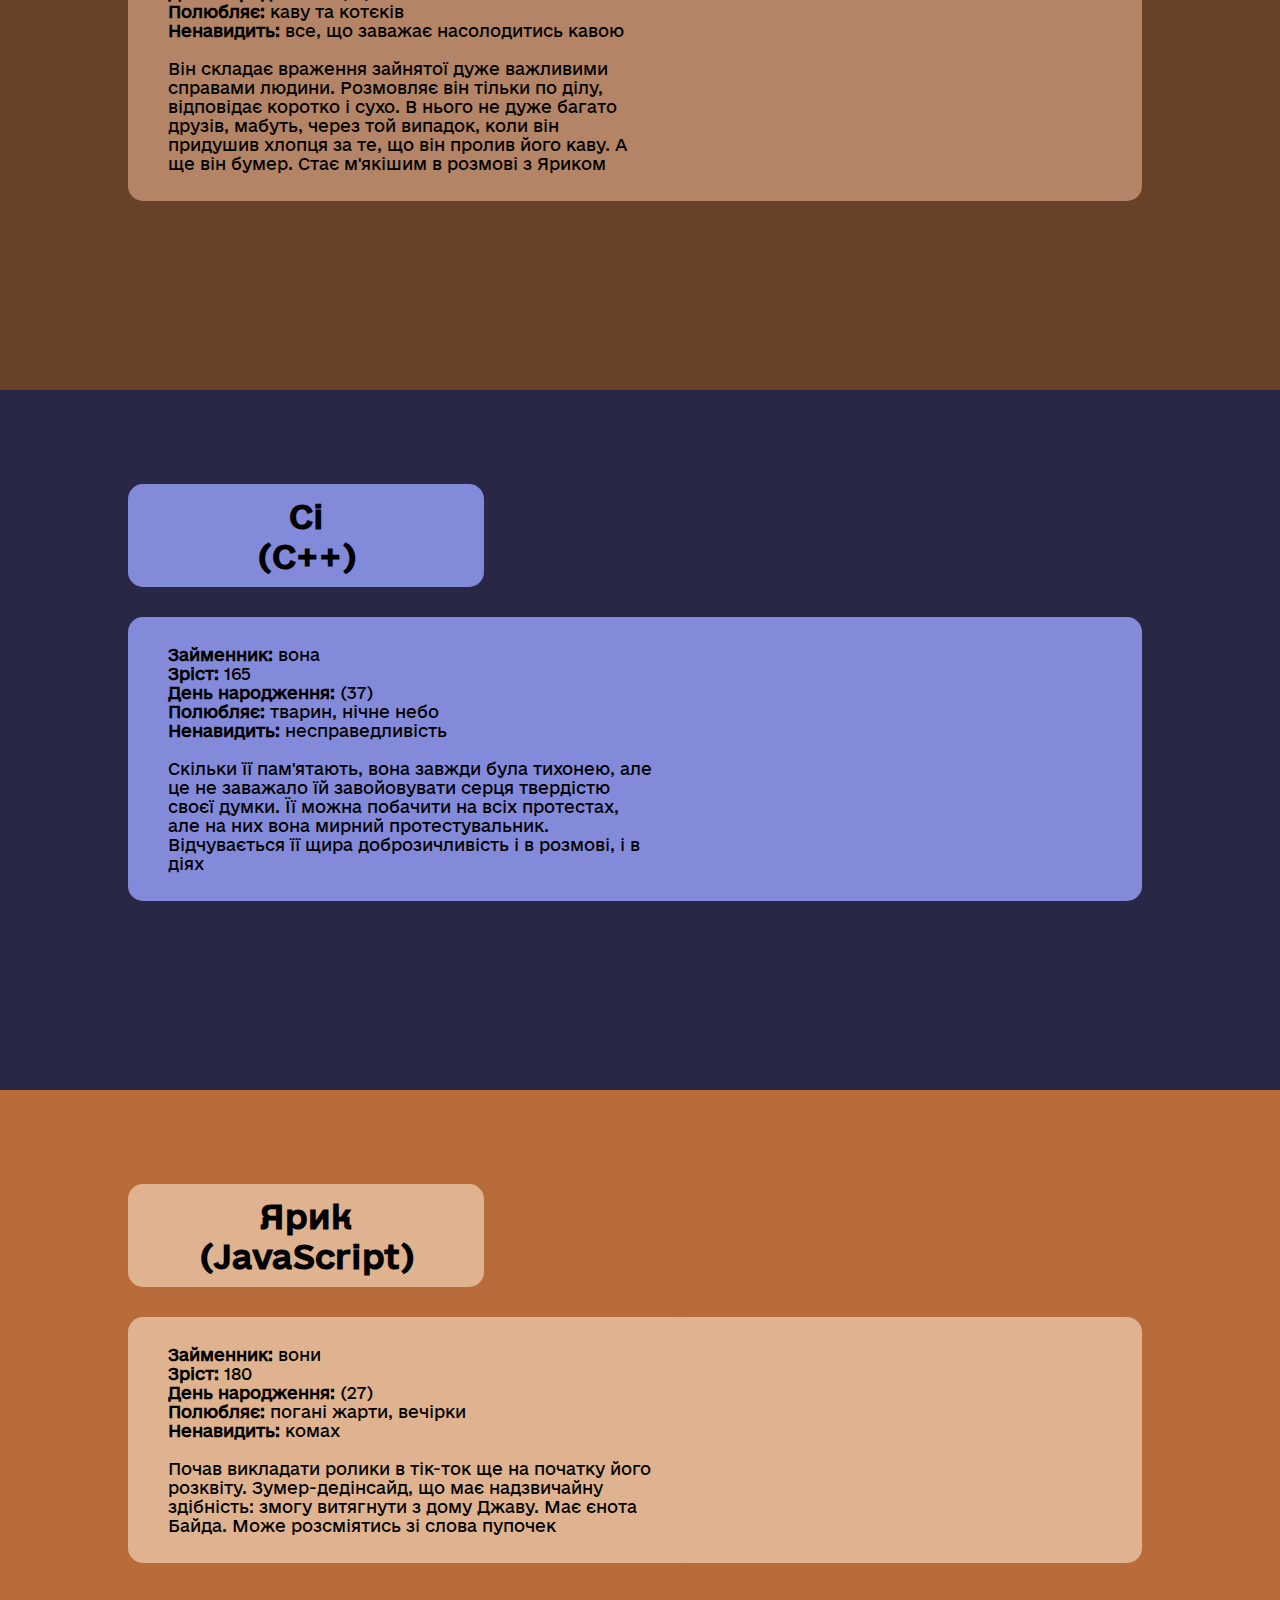
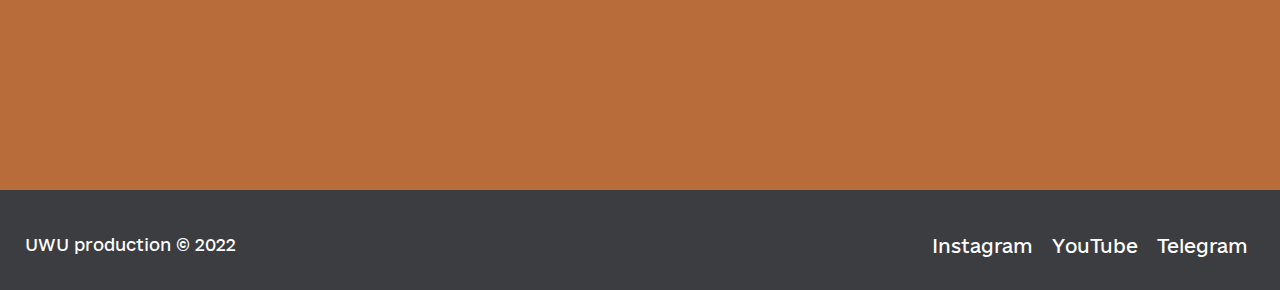
==== commit bbd76454: "adaptivity added" ====
--- a/index.html
+++ b/index.html
@@ -43,9 +43,9 @@
 		<div class="section">
 			<div class="block_character_info">
 				<div class="character_name" id="color_ruby">
-          <h2 class="text_name">Рубі<br>(Ruby)</h2>
-        </div>
-        <div class="character_info" id="color_ruby">
+          <h1 >Рубі<br>(Ruby)</h1>
+        </div>
+        <div class="character_info shadow_ruby" id="color_ruby">
           <p>
             <b>Займенник:</b> вона <br>
             <b>Зріст:</b> 169 <br>
@@ -67,9 +67,9 @@
 		<div class="section">
 			<div class="block_character_info">
 				<div class="character_name" id="color_python">
-          <h2 class="text_name">Пай<br>(Python)</h2>
-        </div>
-        <div class="character_info" id="color_python">
+          <h1 >Пай<br>(Python)</h1>
+        </div>
+        <div class="character_info shadow_python" id="color_python">
           <p>
             <b>Займенник: </b>вона  <br>
             <b>Зріст:</b> 160 <br>
@@ -91,9 +91,9 @@
 		<div class="section">
 			<div class="block_character_info">
 				<div class="character_name" id="color_python">
-          <h2 class="text_name"> Тон<br>(Python)</h2>
-        </div>
-        <div class="character_info" id="color_python">
+          <h1 > Тон<br>(Python)</h1>
+        </div>
+        <div class="character_info shadow_python" id="color_python">
           <p>
             <b>Займенник: </b>він  <br>
             <b>Зріст:</b> 170 <br>
@@ -115,9 +115,9 @@
 		<div class="section">
 			<div class="block_character_info">
 				<div class="character_name" id="color_java">
-          <h2 class="text_name">Джава<br>(Java)</h2>
-        </div>
-        <div class="character_info" id="color_java">
+          <h1 >Джава<br>(Java)</h1>
+        </div>
+        <div class="character_info shadow_java" id="color_java">
           <p>
             <b>Займенник:</b> він <br>
             <b>Зріст:</b> 199 <br>
@@ -139,9 +139,9 @@
 		<div class="section">
 			<div class="block_character_info">
 				<div class="character_name" id="color_c">
-          <h2 class="text_name"> Сі<br>(C++)</h2>
-        </div>
-        <div class="character_info" id="color_c">
+          <h1 > Сі<br>(C++)</h1>
+        </div>
+        <div class="character_info shadow_c" id="color_c">
           <p>
             <b>Займенник:</b> вона <br>
             <b>Зріст:</b> 165 <br>
@@ -150,7 +150,7 @@
             <b>Ненавидить:</b> несправедливість <br>
             <br>
             Скільки її пам'ятають, вона завжди була тихонею, але це не заважало їй завойовувати серця твердістю своєї думки. Її можна побачити на всіх протестах, але на них вона мирний протестувальник. Відчувається її щира доброзичливість і в розмові, і в діях<br>
-          </[h2]>
+          </p>
         </div>
 			</div>
       <div class="block_character_img">
@@ -163,9 +163,9 @@
 		<div class="section">
 			<div class="block_character_info">
 				<div class="character_name" id="color_js">
-          <h2 class="text_name"> Ярик<br>(JavaScript)</h2>
-        </div>
-        <div class="character_info" id="color_js">
+          <h1 > Ярик<br>(JavaScript)</h1>
+        </div>
+        <div class="character_info shadow_js" id="color_js">
           <p>
             <b>Займенник:</b> вони <br>
             <b>Зріст:</b> 180 <br>
--- a/css/styles.css
+++ b/css/styles.css
@@ -19,23 +19,28 @@
    margin: 0;
  }
  a {
-    text-decoration: none;
-    outline: none;
+   text-decoration: none;
+   outline: none;
  }
  
 /*background*/
-#bg_ruby { background-color: #b0544c; }
-#color_ruby { background-color: #eaa28e; }
-#bg_python { background-color: #653c78; }
-#color_python{ background-color: #c383cf; }
-#bg_java { background-color: #814822; }
-#color_java { background-color: #d69c74; }
-#bg_js { background-color: #bc983d }
-#color_js { background-color: #dab084;}
-#bg_c { background-color: #413dbc; }
+#bg_ruby { background-color: #60221b; }
+#color_ruby { background-color: #e8967f; }
+#bg_python { background-color: #372954; }
+#color_python{ background-color: #8171b8; }
+#bg_java { background-color: #674128; }
+#color_java { background-color: #b38465; }
+#bg_js { background-color: #b86c39 }
+#color_js { background-color: #dfb38f;}
+#bg_c { background-color: #292746; }
 #color_c { background-color: #848ada; }
 #bg_UwU{ background-color: #000000;}
 
+.shadow_ruby { box-shadow: 450px -0px #e8967f; }
+.shadow_python { box-shadow: 450px -0px #8171b8; }
+.shadow_java { box-shadow: 450px -0px #b38465; }
+.shadow_js { box-shadow: 450px -0px #dfb38f; }
+.shadow_c { box-shadow: 450px -0px #848ada; }
 /*header*/
 .header {
    width: 100%;
@@ -76,7 +81,7 @@
 /*content*/
 .container {
    width: 100%;
-   height: 650px;
+   height: 700px;
 }
 .section { 
    display: flex;
@@ -101,10 +106,10 @@
 }
 #UwU_gradient{
    height: 90px;
-   background: -moz-radial-gradient(center, ellipse cover, #000000, #b0544c);
-   background: -webkit-linear-gradient(top, #000000, #b0544c);
-   background: -o-linear-gradient(top, #000000, #b0544c);
-   background: -ms-linear-gradient(top, #000000, #b0544c);
+   background: -moz-radial-gradient(center, ellipse cover, #000000, #60221b);
+   background: -webkit-linear-gradient(top, #000000, #60221b);
+   background: -o-linear-gradient(top, #000000, #60221b);
+   background: -ms-linear-gradient(top, #000000, #60221b);
 }
 .logo_img{
    height: 100%;
@@ -145,7 +150,7 @@
 }
 .character_img{
    object-fit:cover;
-   width: 75%;
+   width: 100%;
    height: 100%; 
    margin:auto;
 }
@@ -153,7 +158,7 @@
    padding: 5% 7%;
    font-size: auto;
 }
-.text_name{
+.character_name h1{
    font-family: "e-UkraineHead-Medium";
    font-size: 200%;
    line-height: 1.25;
@@ -183,128 +188,107 @@
  .footer-col:last-child {
    text-align: right;
  }
- 
-@media screen and (max-width: 755px) {
+
+/*adaptivnes*/
+ @media screen and (max-width: 1200px) {
+   .container {
+      height: 700px;
+   }
+ }
+ @media screen and (max-width: 1090px) {
+.shadow_ruby { box-shadow: none; }
+.shadow_python { box-shadow: none; }
+.shadow_java { box-shadow: none; }
+.shadow_js { box-shadow: none; }
+.shadow_c { box-shadow: none; }
+ }
+@media screen and (max-width: 760px) {
    .header {
       justify-content: center;
    }
-   .text{
-      padding: 5% 7%;
-      font-size: 100%;
-   }
-   .text_name{
-      padding: 3%;
-      font-size: 140%;
-   }
- }
- @media screen and (max-width: 550px) {
+   .container {
+      height: 700px;
+   }
+   .section { 
+      padding: 7% 5% 7% 5%;
+   }
+   .block_character_info { 
+      margin-top: 10%;
+      width: 40%;
+      padding-left: 0;
+   }
+   .block_character_img { 
+      width: 50%;
+   }
+   .character_name { 
+      width: auto;
+   }
+   .character_name h1{ 
+      font-size: 110%;
+   }
+   .character_info p{
+      padding: 5%;
+      font-size: 85%;
+   }
    #menu a{
-      font-size: 70%;
-   }
- }
- @media screen and (max-width: 470px) {
-   .text{
-      padding: 5% 7%;
-      font-size: 65%;
-   }
-   .text_name{
-      padding: 3%;
-      font-size: 100%;
-      padding: 25% 0;
-   }
-   .logo_pic{
-      width: 60%;
-      height: auto;
-   }
+      font-size: 75%;
+   }
+   #section_UwU p{
+      font-size: 85%;
+   }
+   .footer-col a {
+      font-size: 85%;
+   }
+   footer {
+      font-size: 85%;
+   }
+ }
+ @media screen and (max-width: 480px) {
    .block_character_info { 
       width: 50%;
-      padding: 0%;
-   }
-   .sidebar { 
-      flex-grow:1;
-      display: block;
-      width: 50%;
-      height: 100%;
-      flex-direction: column;
-   }
-   .block_character_info { 
-      flex-grow:1;
-      width: 50%;
-      height: 100%;
-      padding: 0% 3%;
-   }
-      .container {
-         padding: 90px 0px;
-      }
- }
- @media screen and (max-width: 450px) {
-    .text{
-       padding: 11%;
-       font-size: 65%;
-       font-family: Georgia, serif;
+   }
+   .block_character_img { 
+      width: 40%;
+   }
+   #section_UwU p{
+      font-size: 75%;
+   }
+   .logo_img{
+      margin-top: 15%;
+      height: 70%;
+   }
+   #menu li {
+      margin-right: 15px;
     }
-    .text_name{
-       padding: 3%;
-       font-size: 100%;
-       padding: 5% 0;
+    #menu li:first-child {
+      margin-left: 15px;
     }
-    .sidebar {
-        overflow:hidden;
-        width: 30%;
-        height: 100%;
-     }
-     .sidebar_pic{
-        object-fit:cover;
-        width: 100%; 
-        height: 100%; 
-        float: right;
-        padding-right: 0;
-     }
-     .character_name { 
-        border-radius: 15px;
-        width: 90%;
-        height: auto;
-        margin: 55% 5% 5% 5%;
-        line-height: 5em;
-        text-align: center;
-    }
-    .character_info { 
-        border-radius: 15px;
-        height: auto;
-        margin: 5%;
-        margin-bottom: 15%;
-    }
-    .container {
-        width: 100%;
-        padding: 30px 15px;
-        height: 620px;
-     }
-     .section { 
-        display: flex;
-        width: 100%; 
-        height: 500px; 
-     }
-    .block_character_info { 
-        flex-grow:1;
-        width: 55%;
-        height: 100%;
-        padding: 0% 3%;
-     }
-     #menu a{
-        font-size: 55%;
-     }
-     footer{
-        font-size: 80%;
-     }
-     .social-bar-wrap a{
-        font-size: 100%;
-     }
-  }
-  @media screen and (max-width: 375px) {
-      #menu li {
-         margin-right: 15px;
-      }
-      #menu li:first-child {
-         margin-left: 15px;
-      }
+   #menu a{
+      font-size: 55%;
+   }
+   #section_UwU{
+      margin-top: 0;
+      margin-bottom: 0;
+   }
+   #UwU_img{
+      height: 50%; 
+      margin-top: 20%;
+      margin-bottom: 0;
+   }
+   .footer-col a {
+      font-size: 85%;
+   }
+   footer {
+      padding-top: 5px;
+      font-size: 85%;
+   }
+ }
+ @media screen and (max-width: 340px) {
+   .character_name h1{ 
+      font-size: 100%;
+   }
+   .character_info p{
+      padding: 5%;
+      font-size: 75%;
+   }
   }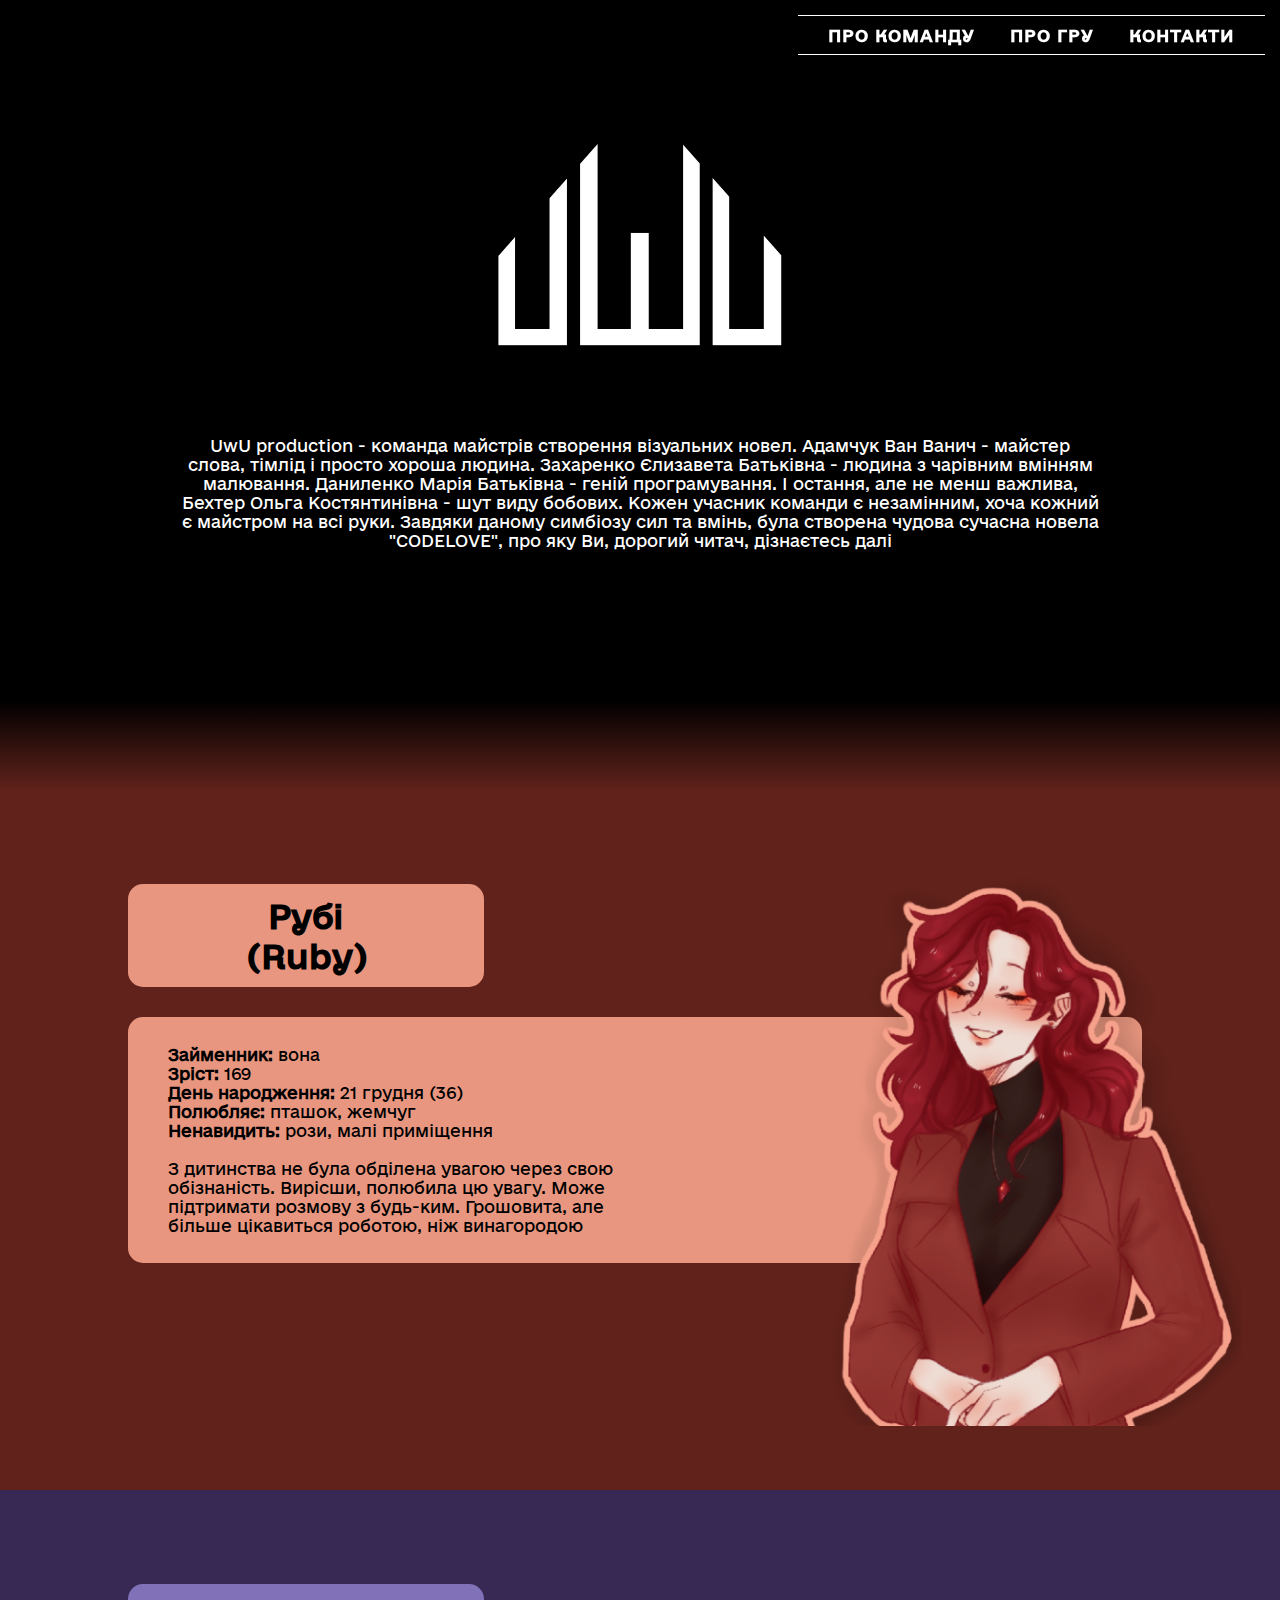
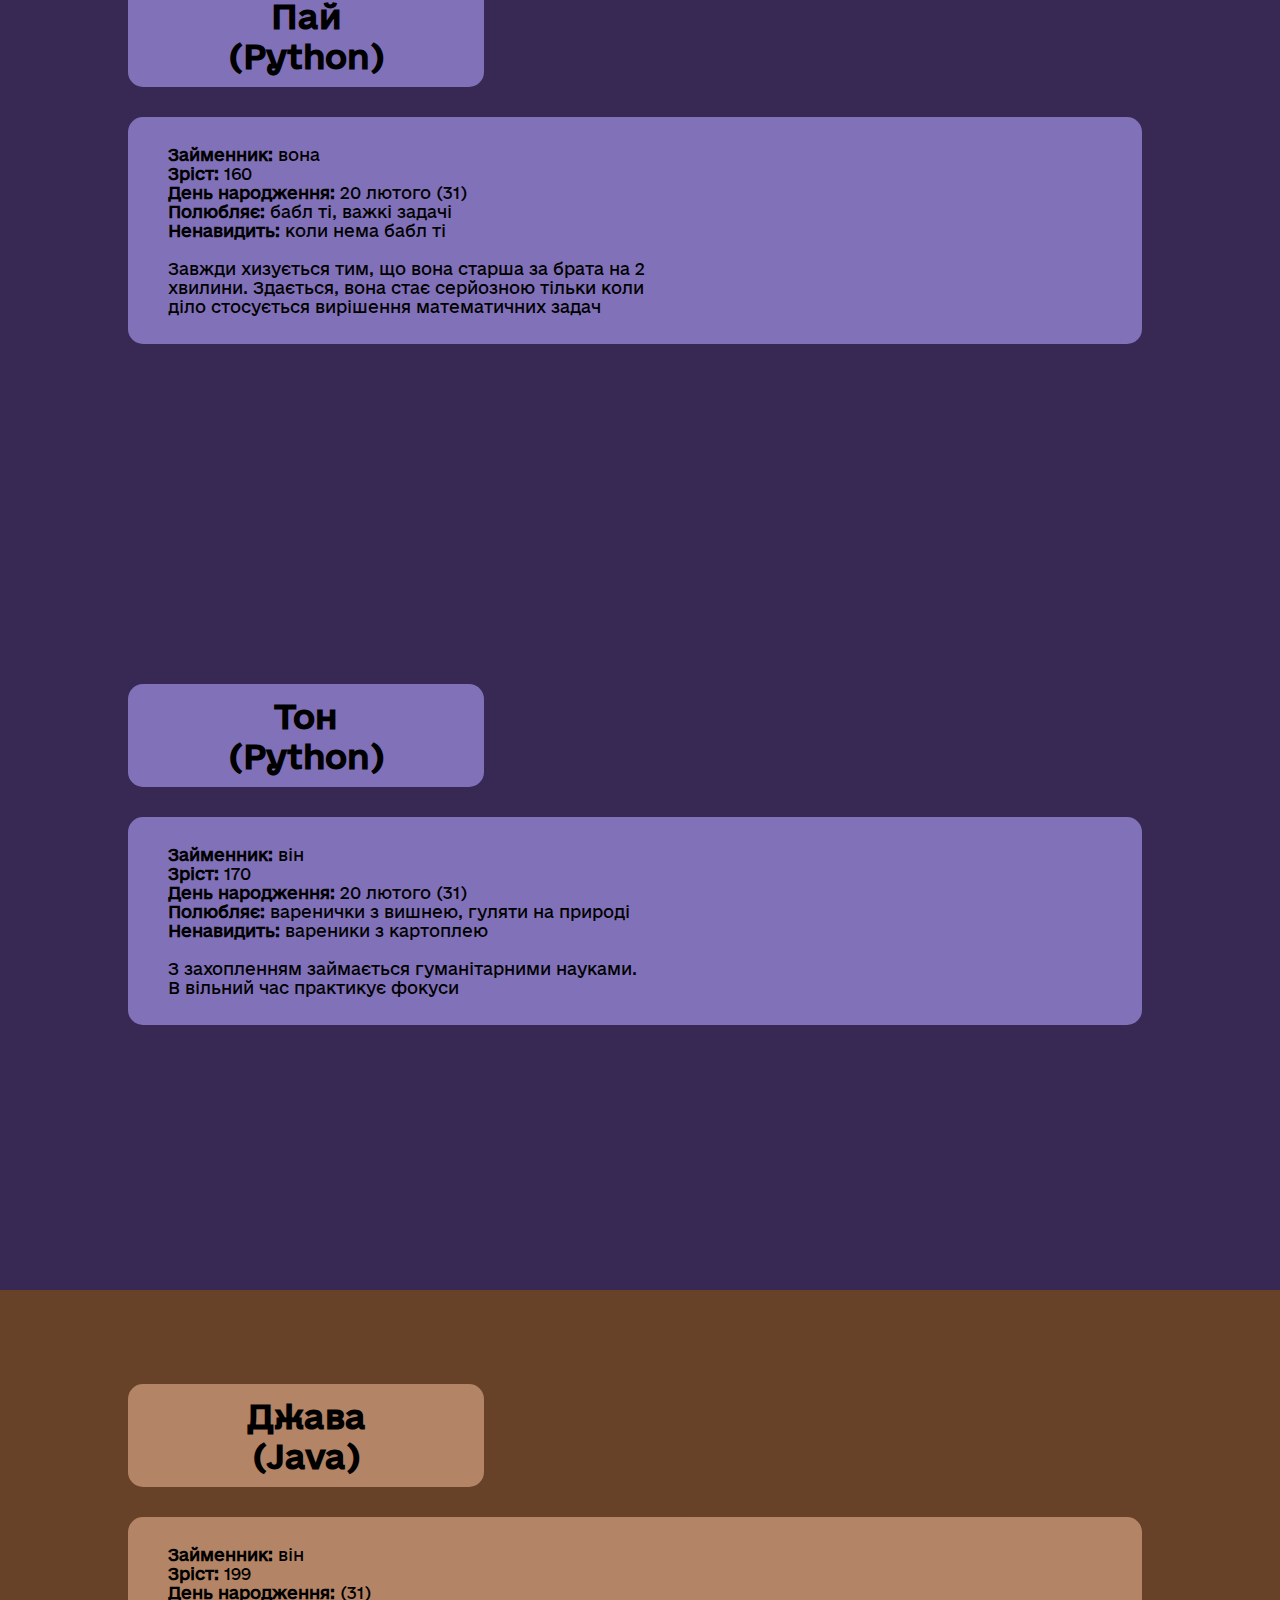
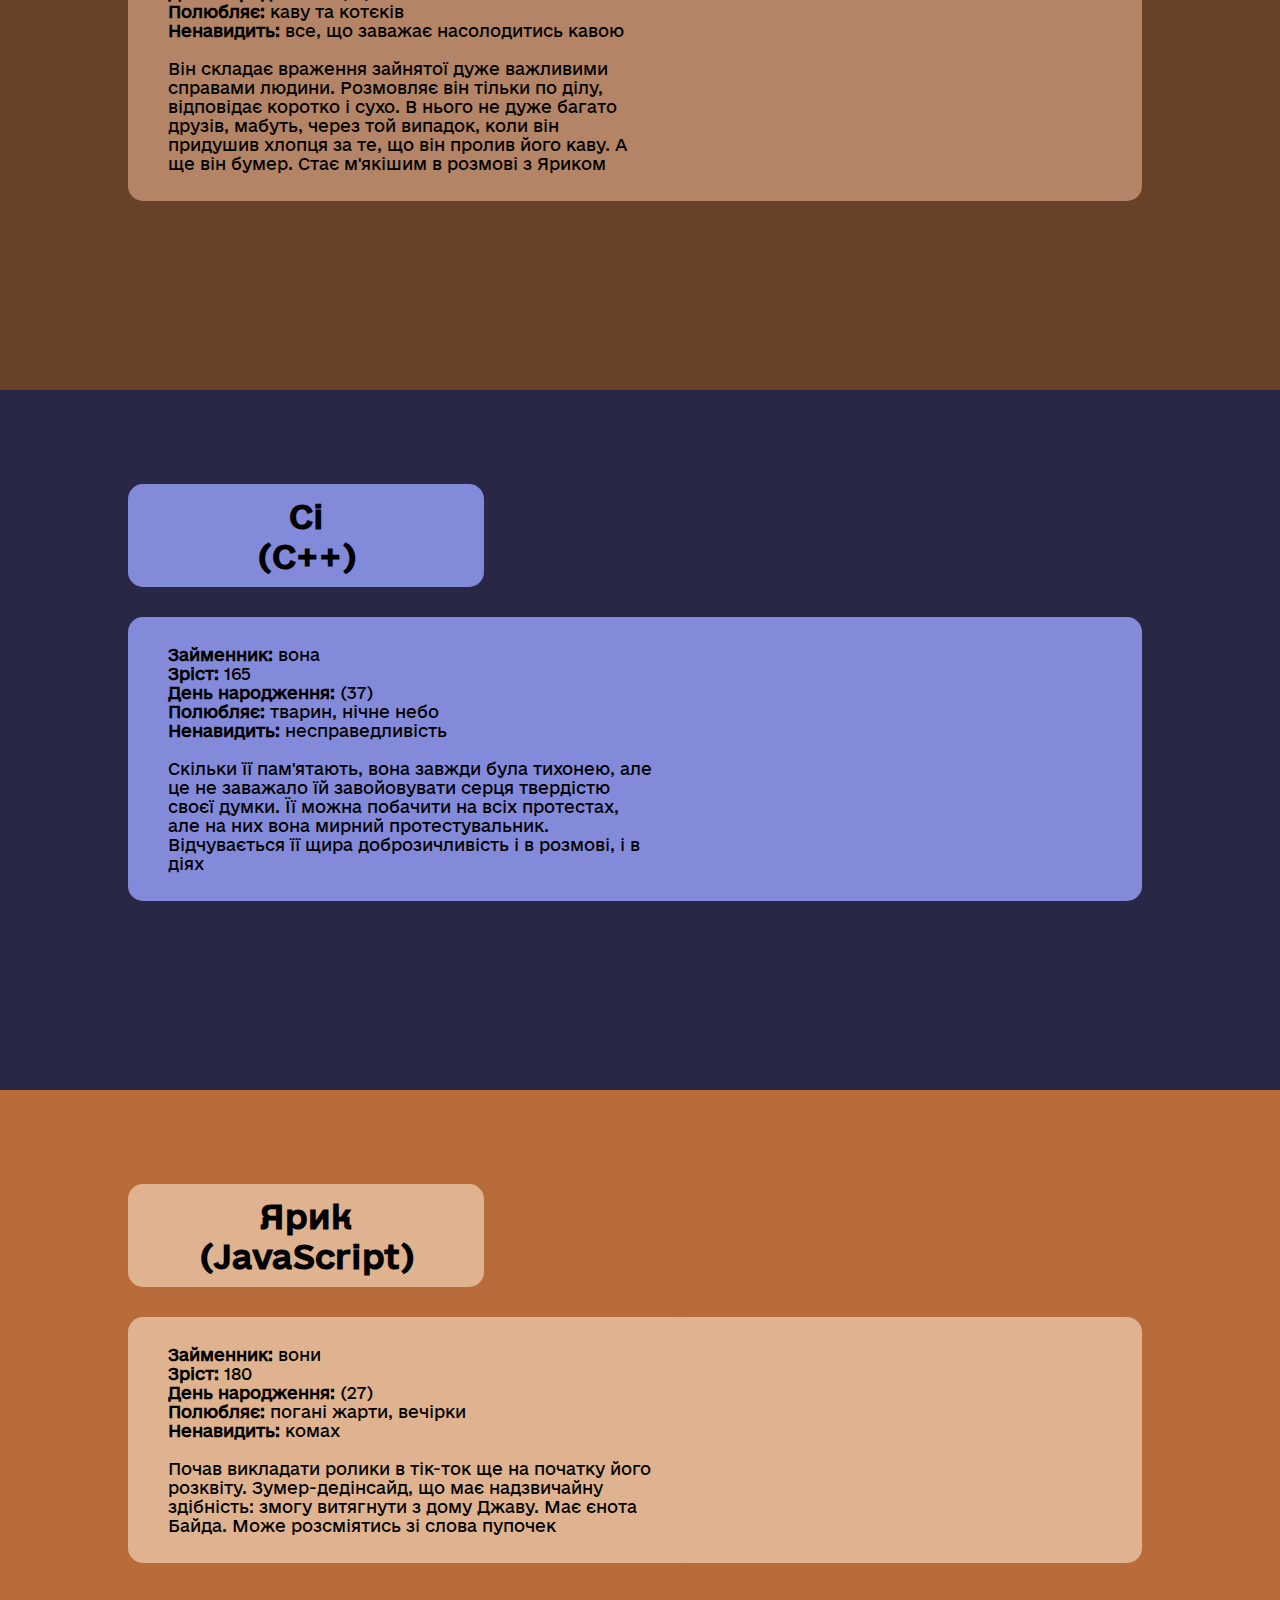
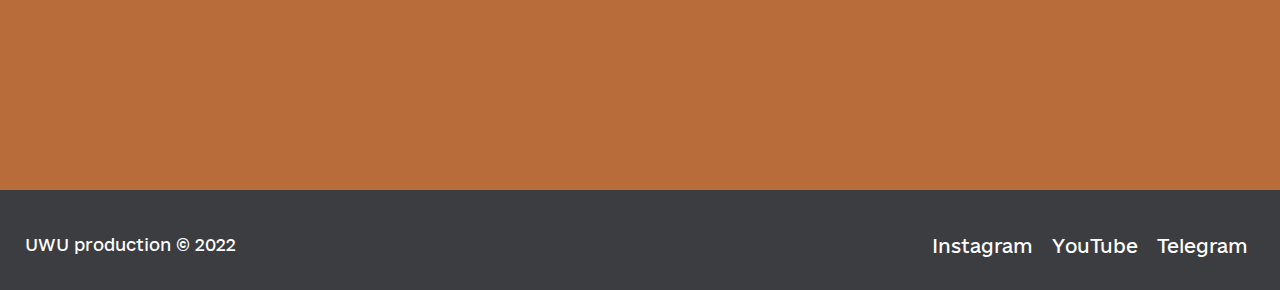
==== commit baeb1de6: "Debugging" ====
--- a/index.html
+++ b/index.html
@@ -19,7 +19,7 @@
   <header>
     <nav class="header">
       <ul id="menu">
-        <li><a href="#UwU">Про команду</a></li>
+        <li><a href="#section_UwU">Про команду</a></li>
         <li><a href="#Charapters">Про гру</a></li>
         <li><a href="#footer">Контакти</a></li>
       </ul>
@@ -40,7 +40,7 @@
   <div id="UwU_gradient"></div>
   
   <div class="container" id="bg_ruby">
-		<div class="section">
+		<div class="section" id="Charapters">
 			<div class="block_character_info">
 				<div class="character_name" id="color_ruby">
           <h1 >Рубі<br>(Ruby)</h1>
--- a/css/styles.css
+++ b/css/styles.css
@@ -1,10 +1,20 @@
 @font-face {
    font-family: "e-Ukraine-Regular";
-   src: url("../fonts/e-Ukraine-Regular.ttf");
+   font-display: swap;
+   src: local('e-Ukraine-Regular'),
+      url('../fonts/e-Ukraine-Regular.woff2') format('woff2'),
+      url('../fonts/e-Ukraine-Regular.woff') format('woff'),
+      url('../fonts/e-Ukraine-Regular.ttf') format('truetype'),
+      url('../fonts/e-Ukraine-Regular.eot') format('embedded-opentype');
 }
 @font-face {
    font-family: "e-UkraineHead-Medium";
-   src: url("../fonts/e-UkraineHead-Medium.ttf");
+   font-display: swap;
+   src: local('e-UkraineHead-Medium'),
+      url('../fonts/e-UkraineHead-Medium.woff2') format('woff2'),
+      url('../fonts/e-UkraineHead-Medium.woff') format('woff'),
+      url('../fonts/e-UkraineHead-Medium.ttf') format('truetype'),
+      url('../fonts/e-UkraineHead-Medium.eot') format('embedded-opentype');
 }
 html, body {
    scroll-behavior: smooth;
@@ -106,6 +116,7 @@
 }
 #UwU_gradient{
    height: 90px;
+   background: #000000;
    background: -moz-radial-gradient(center, ellipse cover, #000000, #60221b);
    background: -webkit-linear-gradient(top, #000000, #60221b);
    background: -o-linear-gradient(top, #000000, #60221b);
@@ -150,7 +161,7 @@
 }
 .character_img{
    object-fit:cover;
-   width: 100%;
+   
    height: 100%; 
    margin:auto;
 }
@@ -195,12 +206,15 @@
       height: 700px;
    }
  }
- @media screen and (max-width: 1090px) {
+ @media screen and (max-width: 1150px) {
 .shadow_ruby { box-shadow: none; }
 .shadow_python { box-shadow: none; }
 .shadow_java { box-shadow: none; }
 .shadow_js { box-shadow: none; }
 .shadow_c { box-shadow: none; }
+.character_img{
+   width: 100%;
+}
  }
 @media screen and (max-width: 760px) {
    .header {
